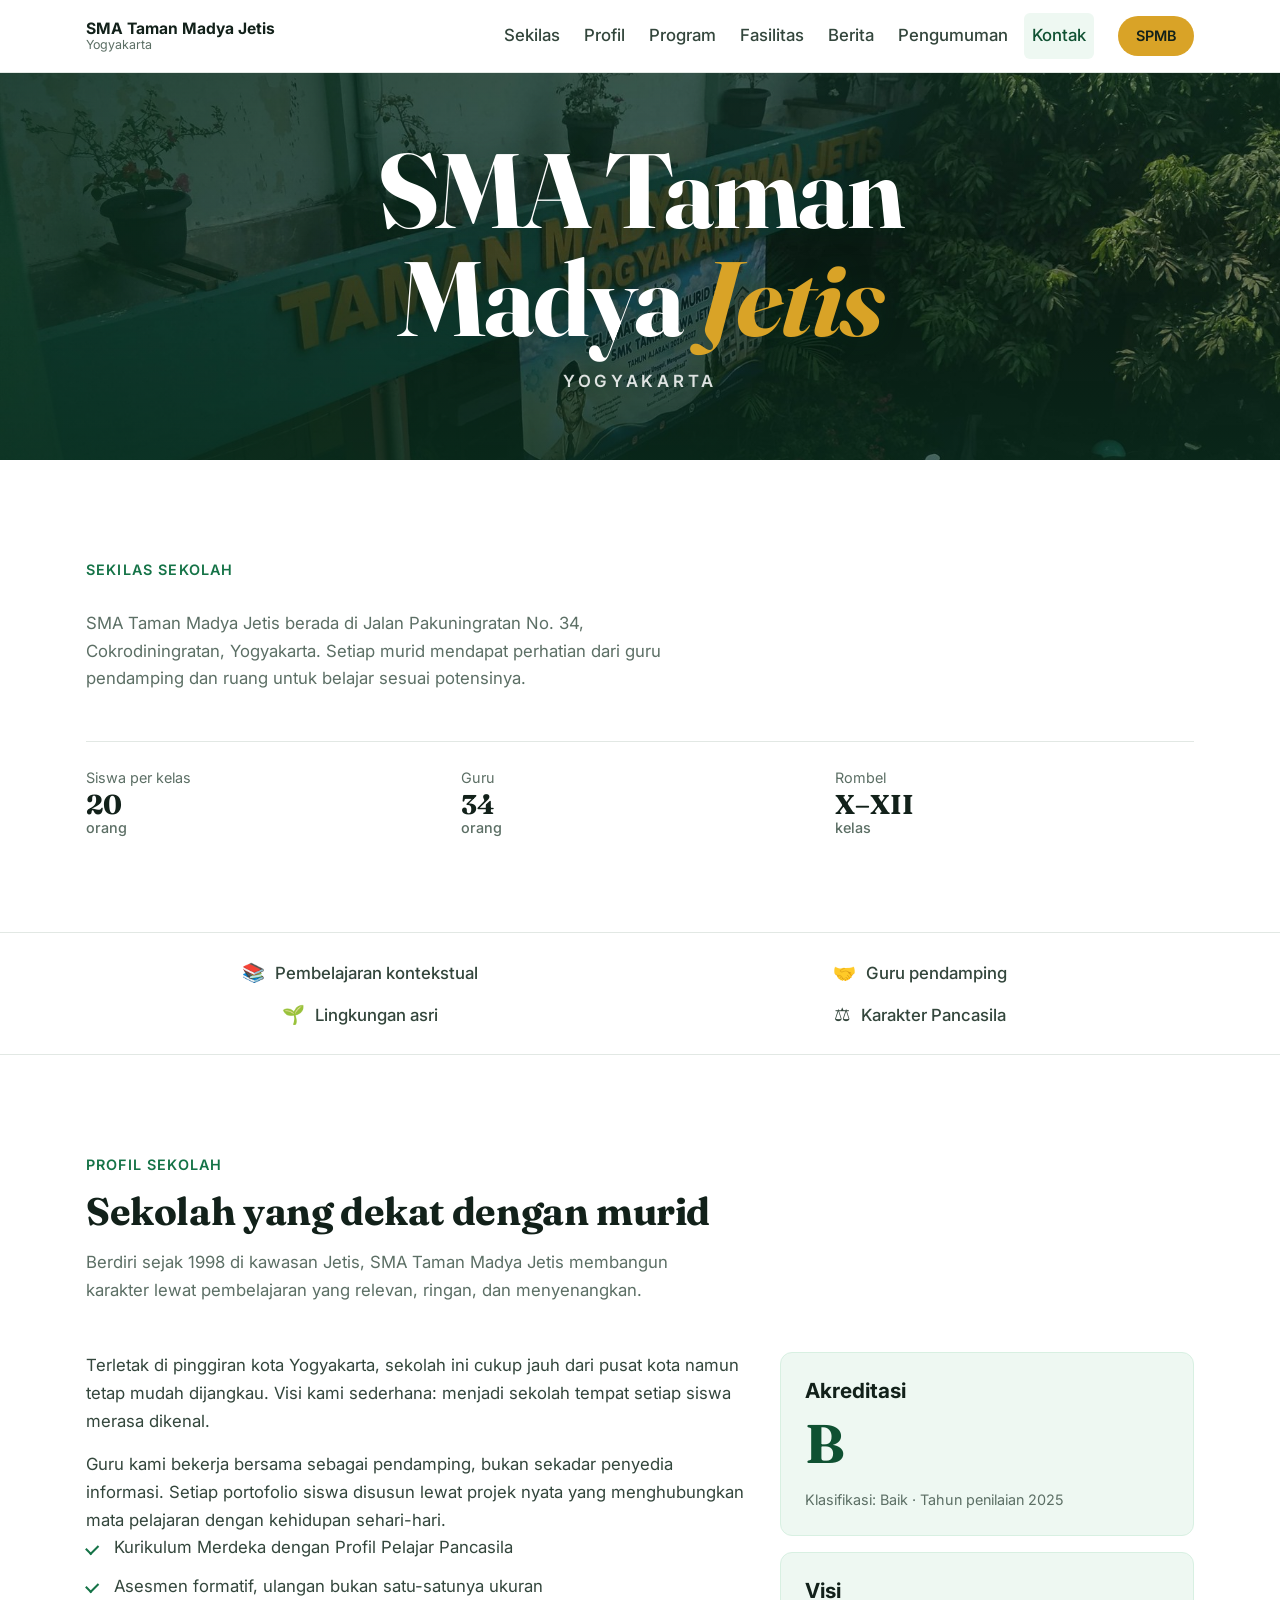
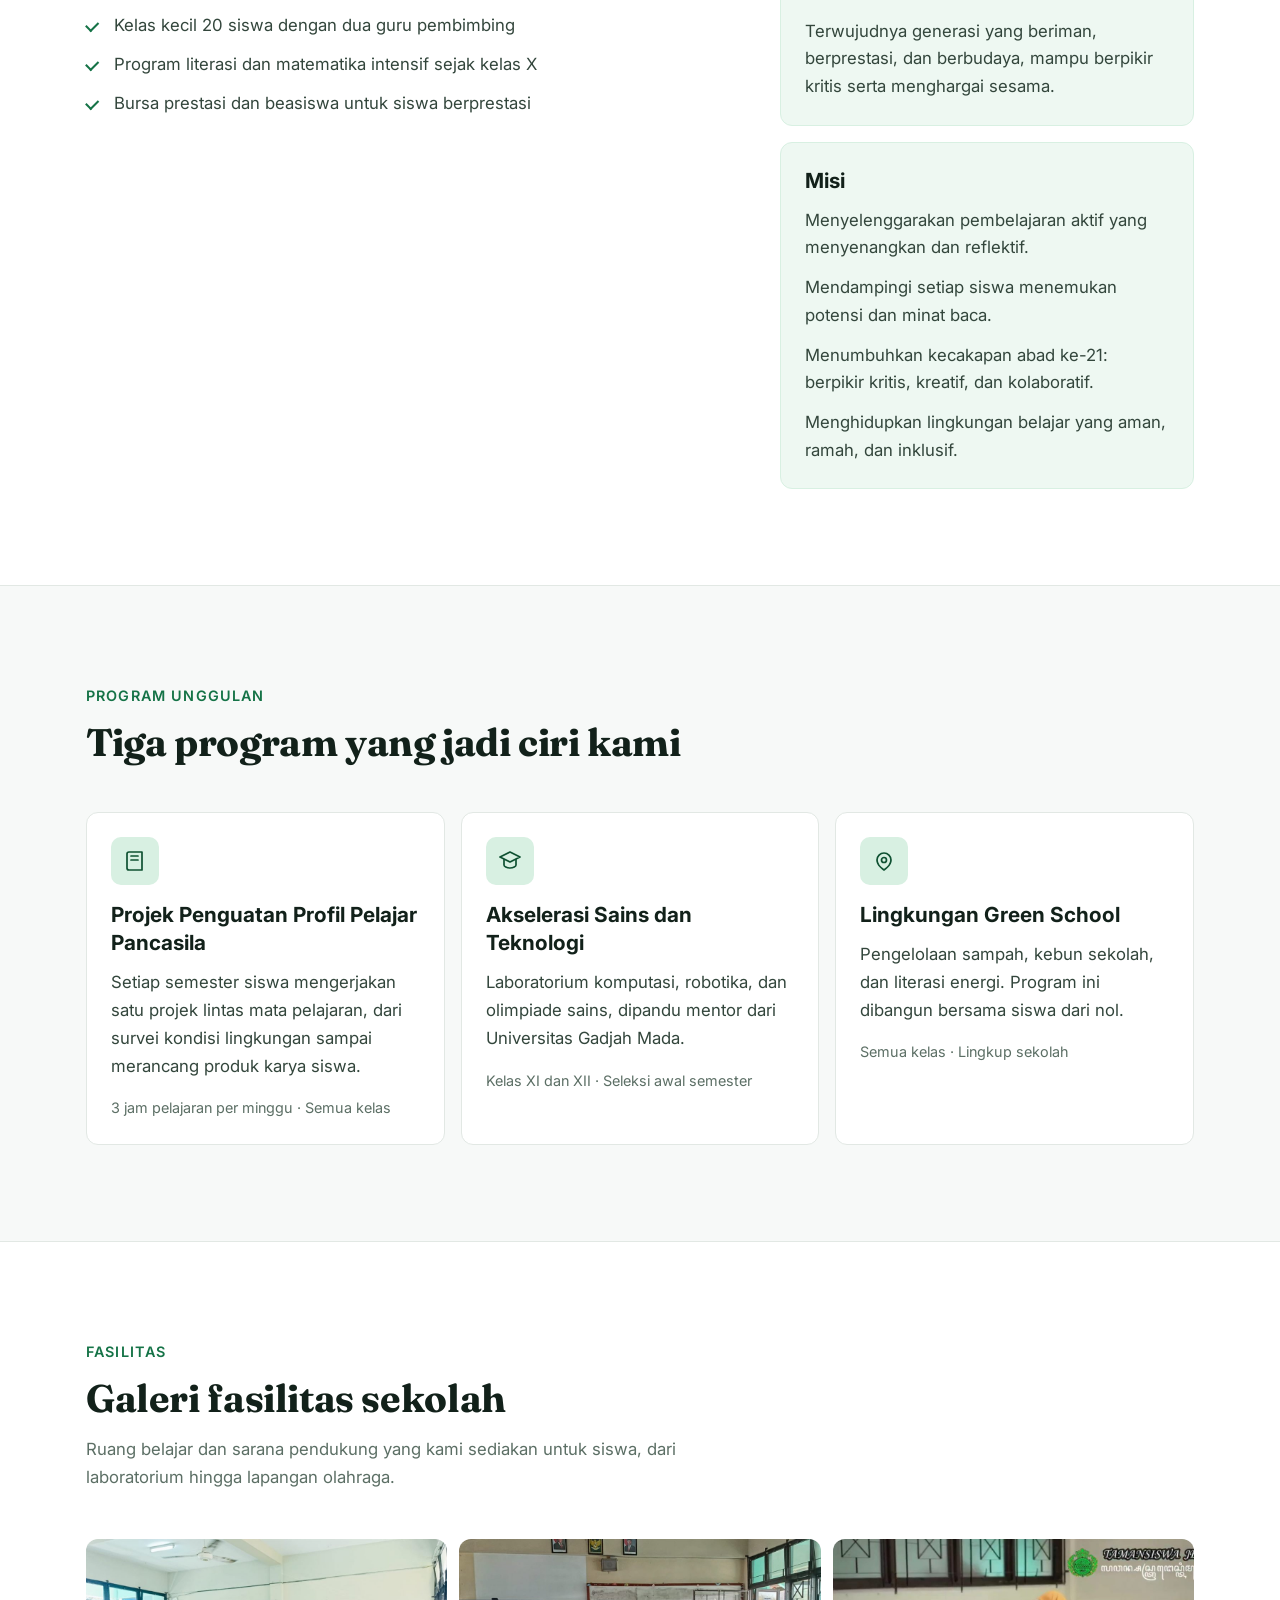
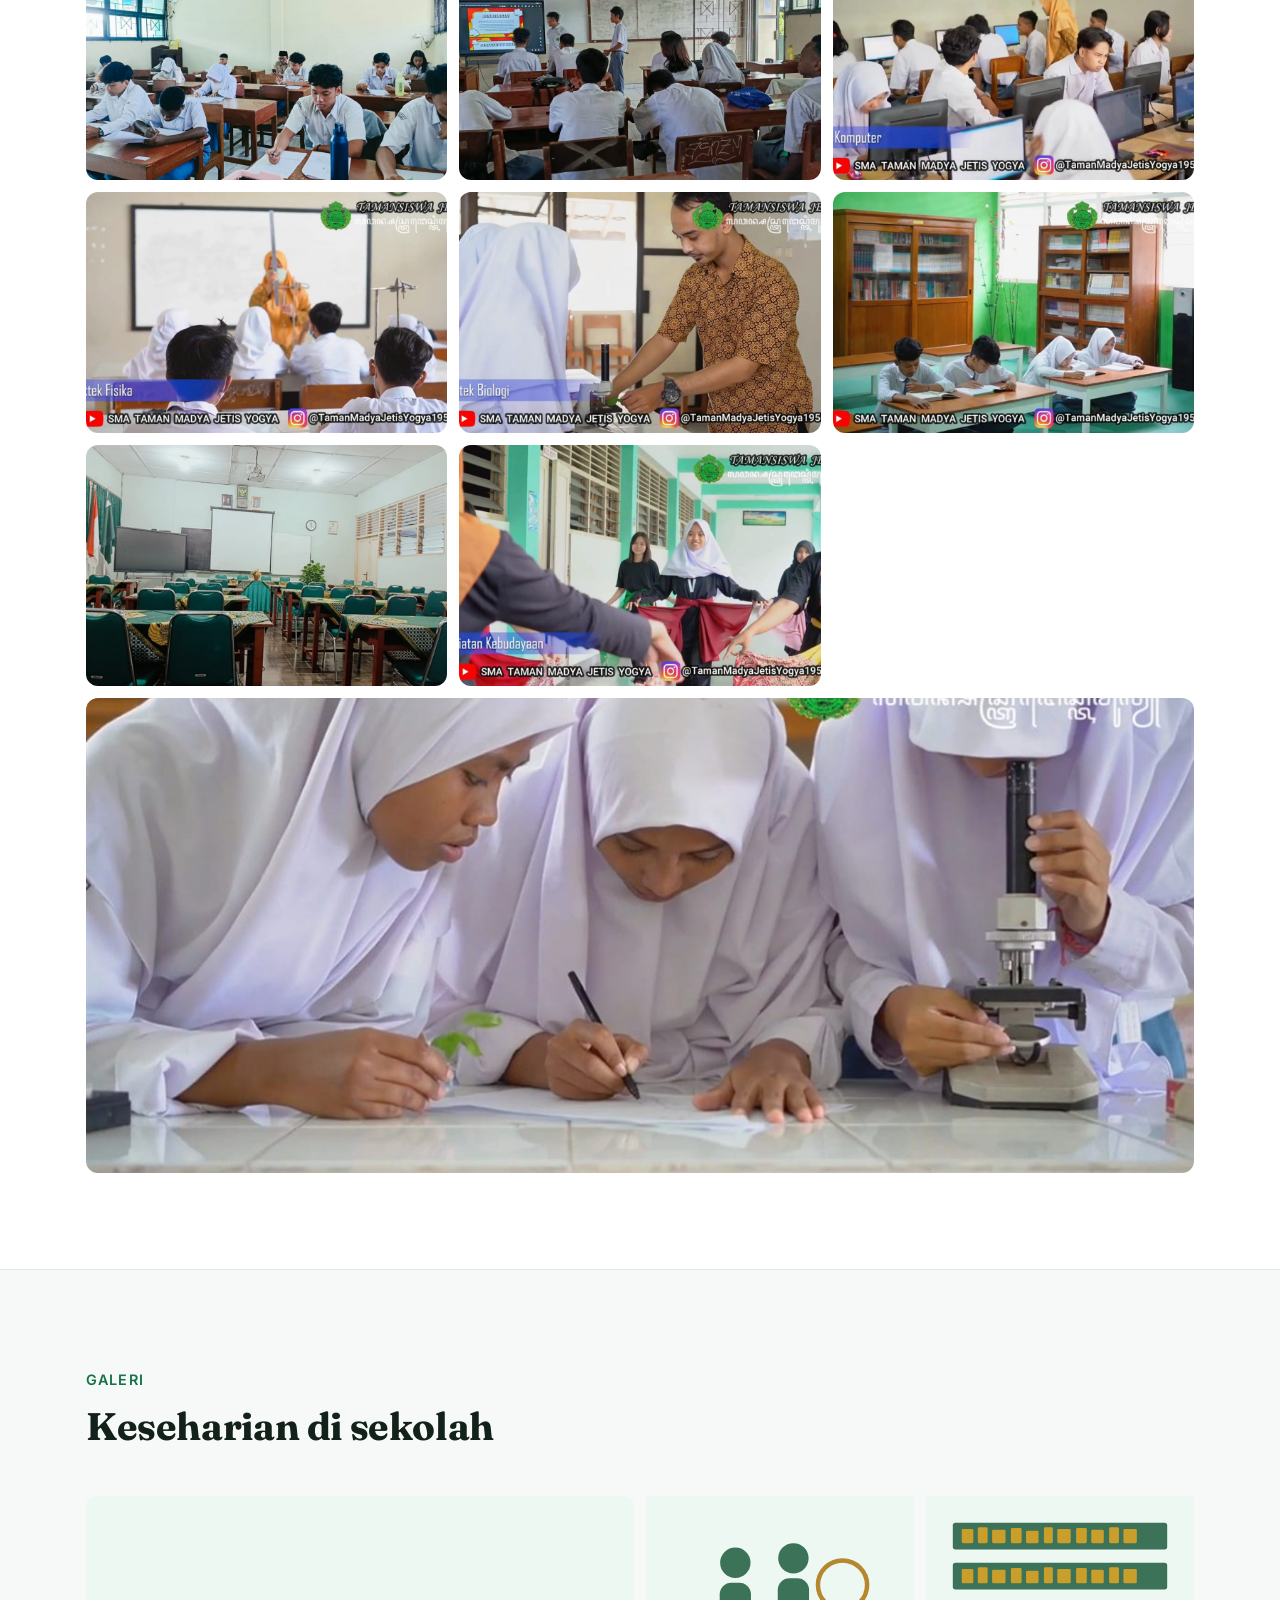
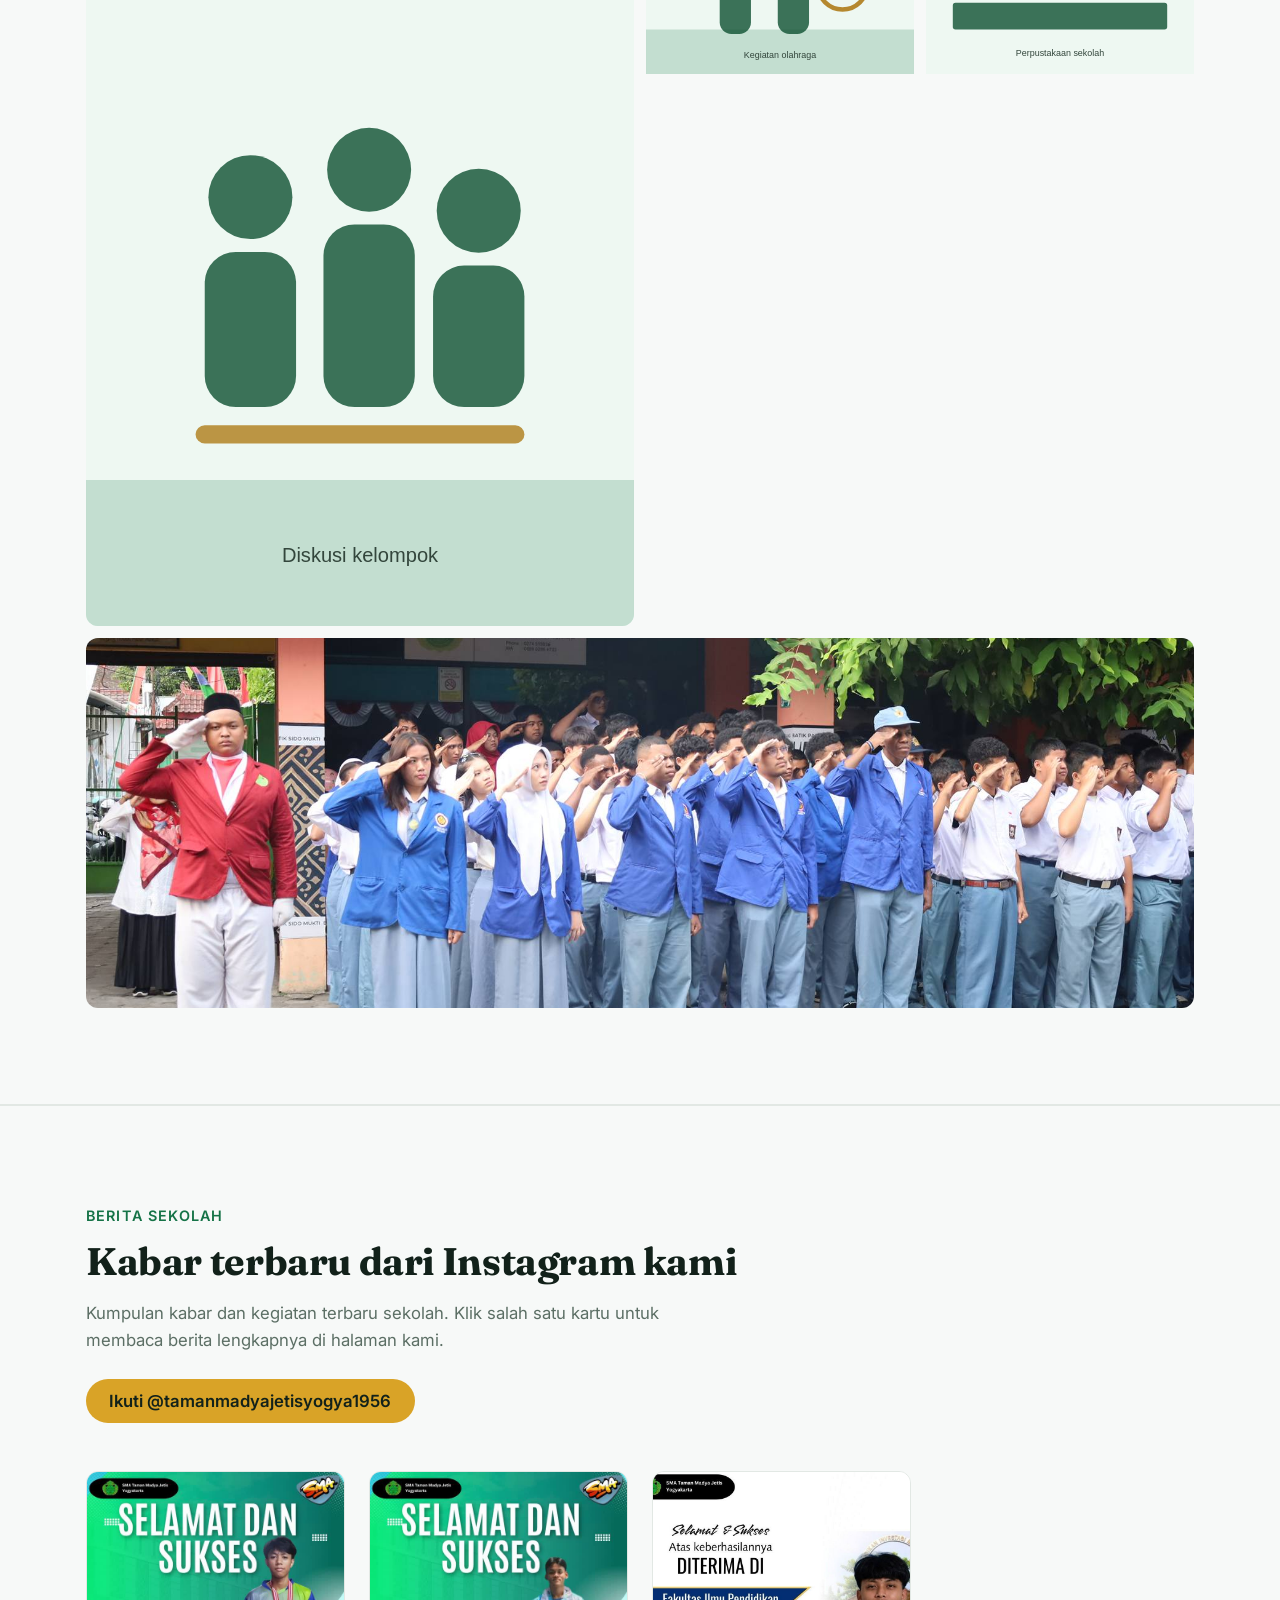
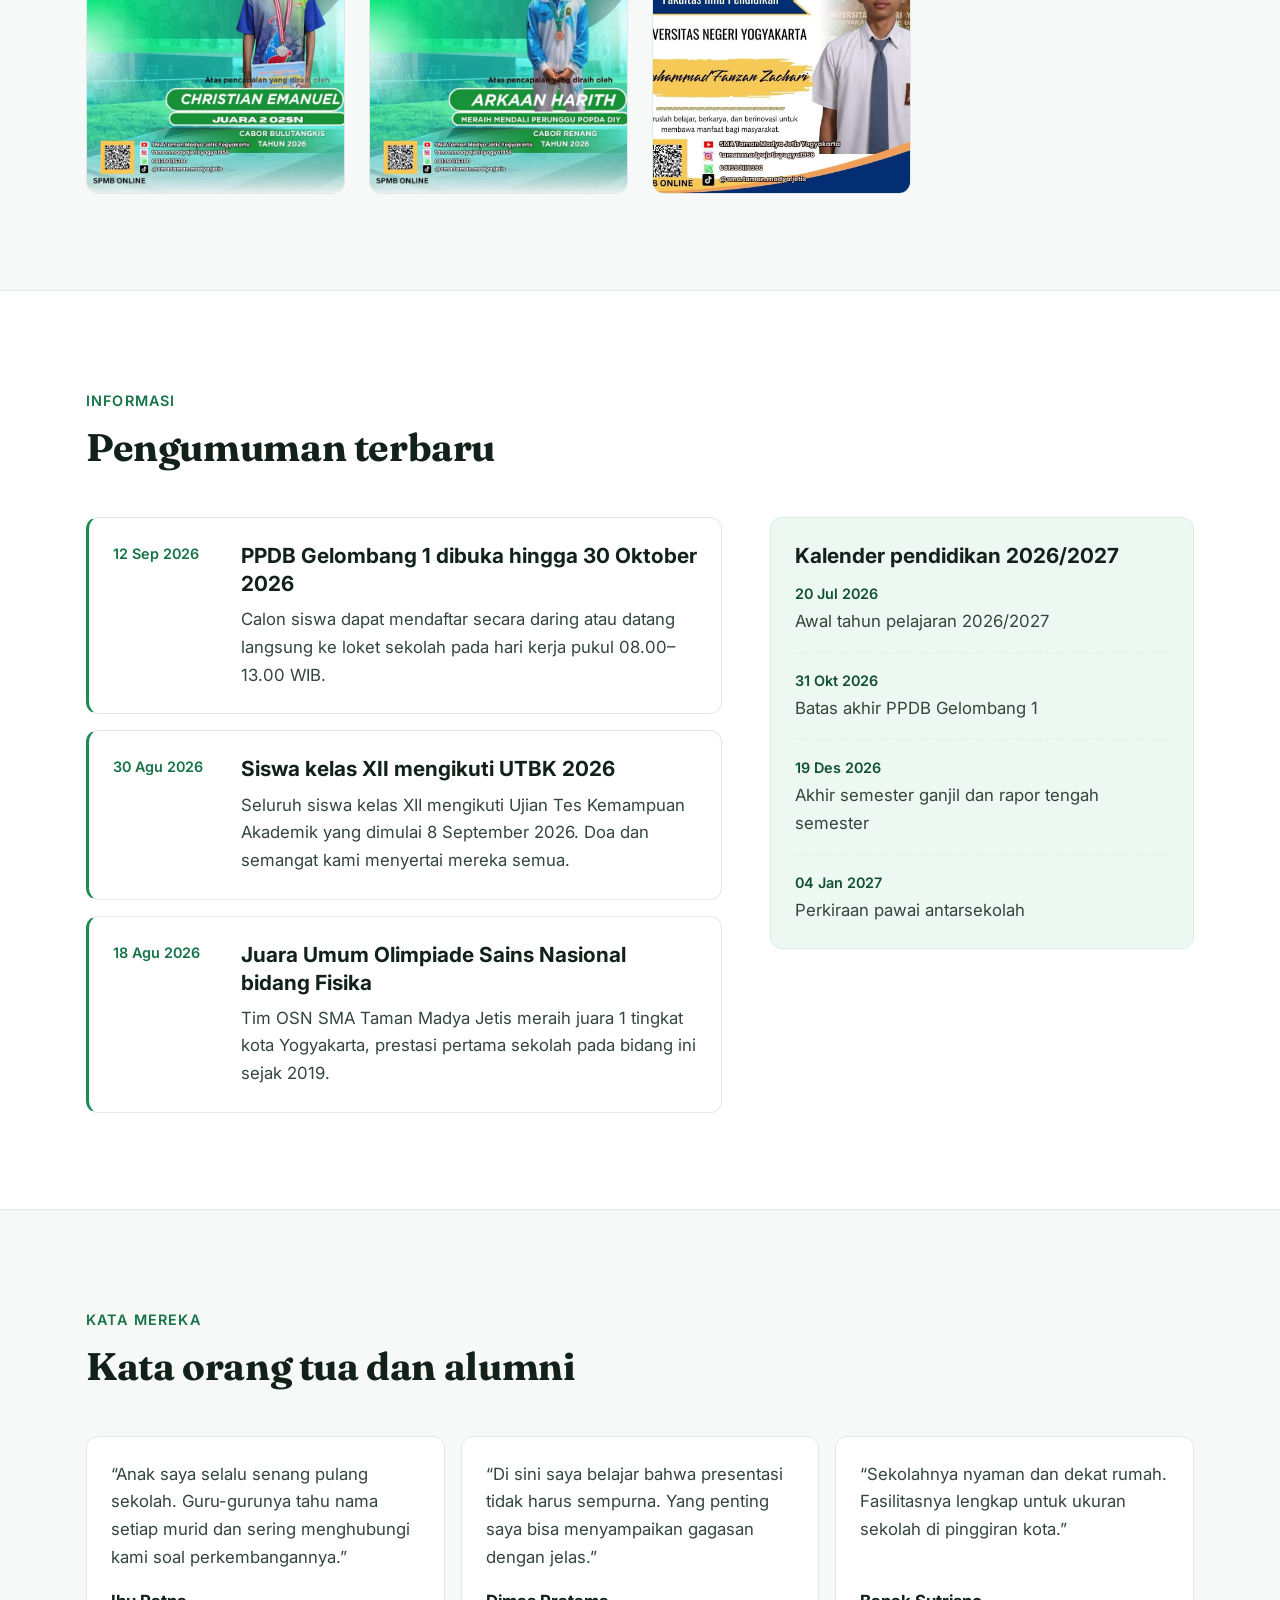
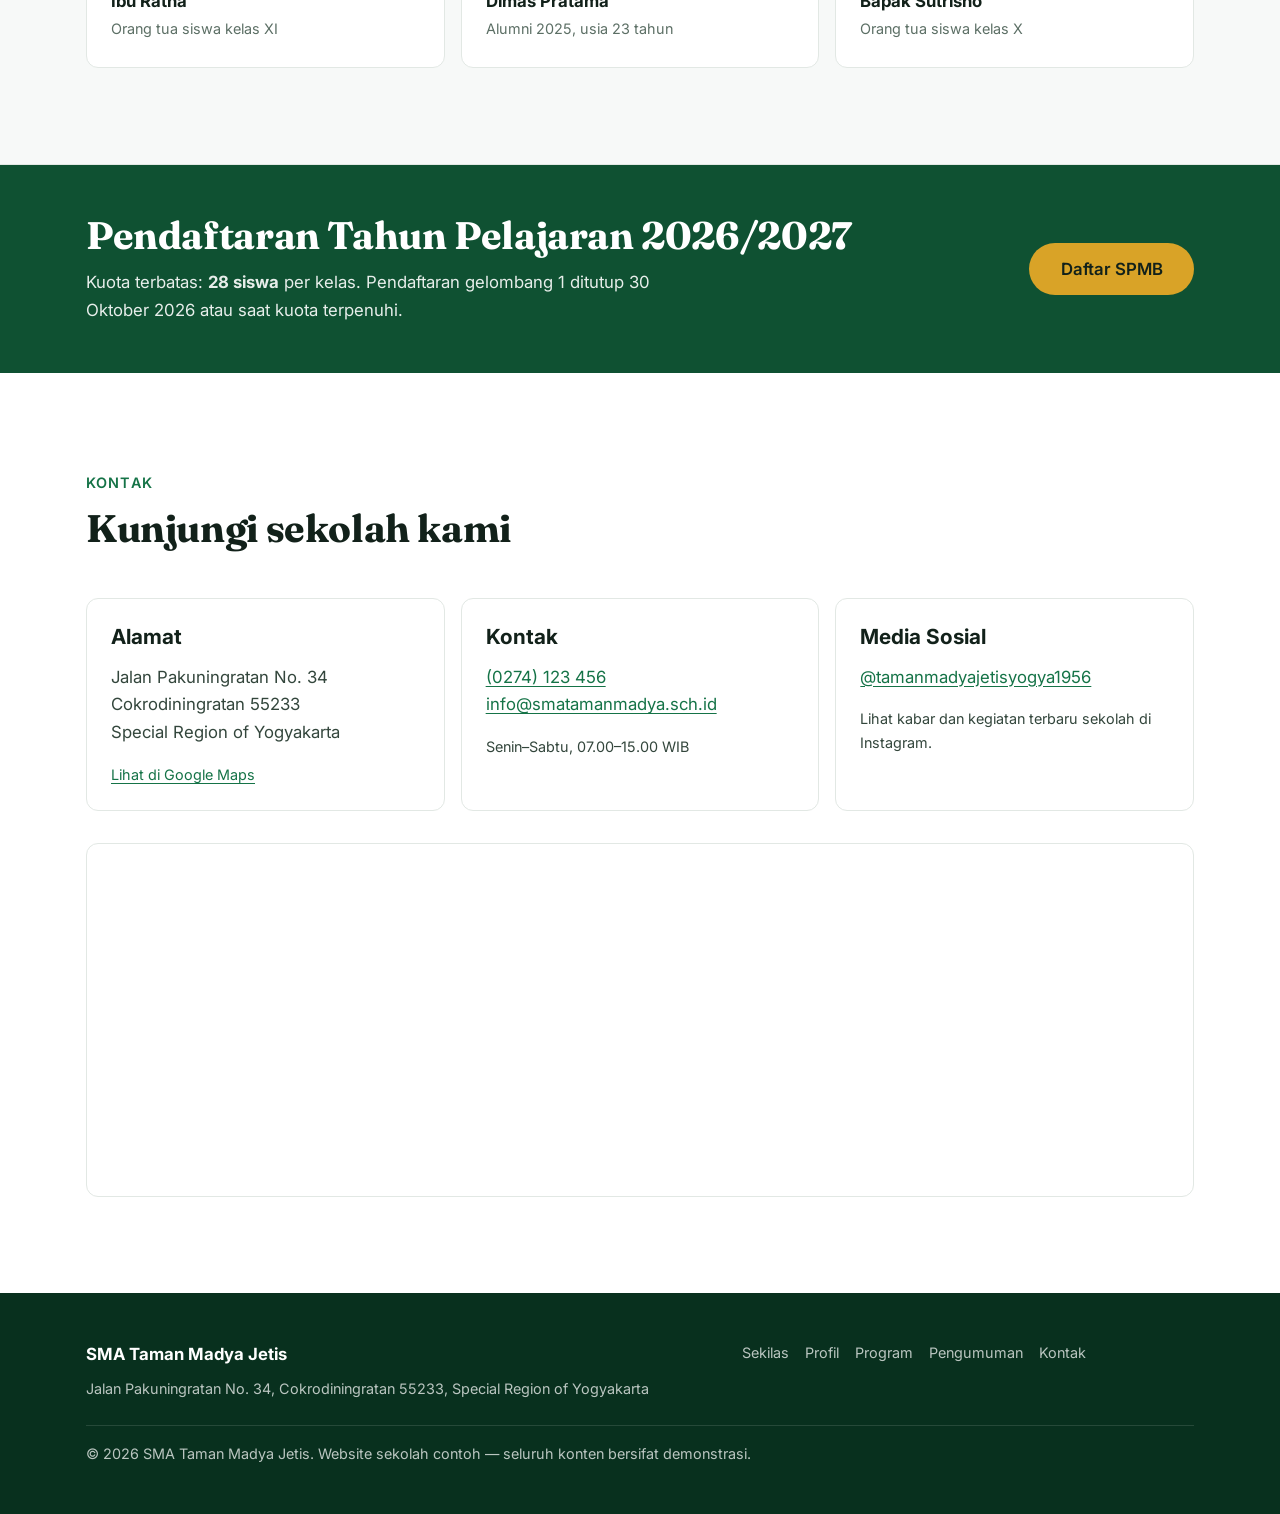
==== index.html @ d48952f2 "feat: ganti section Fasilitas jadi galeri foto" ====
<!DOCTYPE html>
<html lang="id">
<head>
<meta charset="UTF-8">
<meta name="viewport" content="width=device-width, initial-scale=1">
<title>SMA Taman Madya Jetis — Yogyakarta</title>
<meta name="description" content="SMA Taman Madya Jetis Yogyakarta. Sekolah SMA dengan Kurikulum Merdeka, kelas kecil, dan lingkungan belajar yang hangat. Pendaftaran tahun pelajaran 2026/2027 dibuka.">
<meta name="theme-color" content="#0f5132">
<meta property="og:title" content="SMA Taman Madya Jetis — Yogyakarta">
<meta property="og:description" content="Sekolah SMA di Jetis, Yogyakarta dengan kelas kecil dan pembelajaran Kurikulum Merdeka.">
<meta property="og:type" content="website">
<link rel="preconnect" href="https://fonts.googleapis.com">
<link rel="preconnect" href="https://fonts.gstatic.com" crossorigin>
<link href="https://fonts.googleapis.com/css2?family=Fraunces:opsz,wght@9..144,600;9..144,700&family=Inter:wght@400;500;600;700&display=swap" rel="stylesheet">
<link rel="icon" href="data:image/svg+xml,<svg xmlns='http://www.w3.org/2000/svg' viewBox='0 0 100 100'><text y='.9em' font-size='90'>&#127979;</text></svg>">
<link rel="stylesheet" href="css/styles.css">
<script>document.documentElement.classList.add('js');</script>
</head>
<body>
<a class="skip-link" href="#main">Lompat ke konten utama</a>

<header class="site-header" id="site-header">
  <div class="container header-inner">
    <a class="brand" href="#top" aria-label="SMA Taman Madya Jetis, beranda">
      <span class="brand-text">
        <strong>SMA Taman Madya Jetis</strong>
        <small>Yogyakarta</small>
      </span>
    </a>

    <button class="nav-toggle" id="nav-toggle" aria-expanded="false" aria-controls="site-nav" aria-label="Buka menu navigasi">
      <span class="nav-toggle-bar" aria-hidden="true"></span>
      <span class="nav-toggle-bar" aria-hidden="true"></span>
      <span class="nav-toggle-bar" aria-hidden="true"></span>
    </button>

    <nav class="site-nav" id="site-nav" aria-label="Navigasi utama">
      <ul>
        <li><a href="#sekilas">Sekilas</a></li>
        <li><a href="#profil">Profil</a></li>
        <li><a href="#program">Program</a></li>
        <li><a href="#fasilitas">Fasilitas</a></li>
        <li><a href="#berita">Berita</a></li>
        <li><a href="#pengumuman">Pengumuman</a></li>
        <li><a href="#kontak">Kontak</a></li>
      </ul>
      <a class="btn btn-accent btn-sm" href="#daftar">SPMB</a>
    </nav>
  </div>
</header>

<main id="main">
  <span id="top" aria-hidden="true"></span>

  <!-- HERO -->
  <section class="hero">
    <div class="container">
      <h1 class="hero-name">SMA Taman<br>Madya <em>Jetis</em></h1>
      <p class="hero-place">Yogyakarta</p>
    </div>
  </section>

  <!-- SEKILAS -->
  <section class="section" id="sekilas">
    <div class="container">
      <header class="section-head">
        <p class="eyebrow">Sekilas sekolah</p>
        <p class="section-lead">
          SMA Taman Madya Jetis berada di Jalan Pakuningratan No. 34,
          Cokrodiningratan, Yogyakarta. Setiap murid mendapat perhatian dari guru
          pendamping dan ruang untuk belajar sesuai potensinya.
        </p>
      </header>

      <dl class="stat-row">
        <div class="stat">
          <dt>Siswa per kelas</dt>
          <dd>20<span>orang</span></dd>
        </div>
        <div class="stat">
          <dt>Guru</dt>
          <dd>34<span>orang</span></dd>
        </div>
        <div class="stat">
          <dt>Rombel</dt>
          <dd>X&ndash;XII<span>kelas</span></dd>
        </div>
      </dl>
    </div>
  </section>

  <!-- NILAI -->
  <section class="values" aria-label="Nilai-nilai sekolah">
    <div class="container">
      <ul class="values-grid">
        <li><span aria-hidden="true">&#128218;</span> Pembelajaran kontekstual</li>
        <li><span aria-hidden="true">&#129309;</span> Guru pendamping</li>
        <li><span aria-hidden="true">&#127793;</span> Lingkungan asri</li>
        <li><span aria-hidden="true">&#9878;</span> Karakter Pancasila</li>
      </ul>
    </div>
  </section>

  <!-- PROFIL -->
  <section class="section" id="profil">
    <div class="container">
      <header class="section-head">
        <p class="eyebrow">Profil Sekolah</p>
        <h2>Sekolah yang dekat dengan murid</h2>
        <p class="section-lead">
          Berdiri sejak 1998 di kawasan Jetis, SMA Taman Madya Jetis membangun
          karakter lewat pembelajaran yang relevan, ringan, dan menyenangkan.
        </p>
      </header>

      <div class="split">
        <div class="split-main reveal">
          <p>
            Terletak di pinggiran kota Yogyakarta, sekolah ini cukup jauh dari
            pusat kota namun tetap mudah dijangkau. Visi kami sederhana:
            menjadi sekolah tempat setiap siswa merasa dikenal.
          </p>
          <p>
            Guru kami bekerja bersama sebagai pendamping, bukan sekadar
            penyedia informasi. Setiap portofolio siswa disusun lewat projek nyata
            yang menghubungkan mata pelajaran dengan kehidupan sehari-hari.
          </p>

          <ul class="check-list">
            <li>Kurikulum Merdeka dengan Profil Pelajar Pancasila</li>
            <li>Asesmen formatif, ulangan bukan satu-satunya ukuran</li>
            <li>Kelas kecil 20 siswa dengan dua guru pembimbing</li>
            <li>Program literasi dan matematika intensif sejak kelas X</li>
            <li>Bursa prestasi dan beasiswa untuk siswa berprestasi</li>
          </ul>
        </div>

        <aside class="split-aside reveal" aria-label="Visi dan misi">
          <div class="card card-panel">
            <h3>Akreditasi</h3>
            <p class="akreditasi">B</p>
            <p class="card-meta">Klasifikasi: Baik &middot; Tahun penilaian 2025</p>
          </div>
          <div class="card card-panel">
            <h3>Visi</h3>
            <p>Terwujudnya generasi yang beriman, berprestasi, dan berbudaya,
               mampu berpikir kritis serta menghargai sesama.</p>
          </div>
          <div class="card card-panel">
            <h3>Misi</h3>
            <ol class="misi-list">
              <li>Menyelenggarakan pembelajaran aktif yang menyenangkan dan reflektif.</li>
              <li>Mendampingi setiap siswa menemukan potensi dan minat baca.</li>
              <li>Menumbuhkan kecakapan abad ke-21: berpikir kritis, kreatif, dan kolaboratif.</li>
              <li>Menghidupkan lingkungan belajar yang aman, ramah, dan inklusif.</li>
            </ol>
          </div>
        </aside>
      </div>
    </div>
  </section>

  <!-- PROGRAM -->
  <section class="section section-alt" id="program">
    <div class="container">
      <header class="section-head">
        <p class="eyebrow">Program Unggulan</p>
        <h2>Tiga program yang jadi ciri kami</h2>
      </header>

      <div class="grid-3">
        <article class="card card-feature reveal">
          <span class="card-icon" aria-hidden="true">
            <svg viewBox="0 0 24 24" width="24" height="24" fill="none" stroke="currentColor" stroke-width="1.7" stroke-linecap="round" stroke-linejoin="round"><path d="M4 19.5V5a2 2 0 0 1 2-2h13v18H6a2 2 0 0 1-2-2z"/><path d="M8 7h7M8 11h7"/></svg>
          </span>
          <h3>Projek Penguatan Profil Pelajar Pancasila</h3>
          <p>
            Setiap semester siswa mengerjakan satu projek lintas mata pelajaran,
            dari survei kondisi lingkungan sampai merancang produk karya siswa.
          </p>
          <p class="card-meta">3 jam pelajaran per minggu &middot; Semua kelas</p>
        </article>

        <article class="card card-feature reveal">
          <span class="card-icon" aria-hidden="true">
            <svg viewBox="0 0 24 24" width="24" height="24" fill="none" stroke="currentColor" stroke-width="1.7" stroke-linecap="round" stroke-linejoin="round"><path d="M12 3 2 8l10 5 10-5-10-5z"/><path d="M6 10.5V16c0 1.5 2.7 3 6 3s6-1.5 6-3v-5.5"/></svg>
          </span>
          <h3>Akselerasi Sains dan Teknologi</h3>
          <p>
            Laboratorium komputasi, robotika, dan olimpiade sains, dipandu
            mentor dari Universitas Gadjah Mada.
          </p>
          <p class="card-meta">Kelas XI dan XII &middot; Seleksi awal semester</p>
        </article>

        <article class="card card-feature reveal">
          <span class="card-icon" aria-hidden="true">
            <svg viewBox="0 0 24 24" width="24" height="24" fill="none" stroke="currentColor" stroke-width="1.7" stroke-linecap="round" stroke-linejoin="round"><path d="M12 21s-7-4.6-7-10a7 7 0 0 1 14 0c0 5.4-7 10-7 10z"/><circle cx="12" cy="11" r="2.5"/></svg>
          </span>
          <h3>Lingkungan Green School</h3>
          <p>
            Pengelolaan sampah, kebun sekolah, dan literasi energi. Program
            ini dibangun bersama siswa dari nol.
          </p>
          <p class="card-meta">Semua kelas &middot; Lingkup sekolah</p>
        </article>
      </div>
    </div>
  </section>

  <!-- FASILITAS -->
  <section class="section" id="fasilitas">
    <div class="container">
      <header class="section-head">
        <p class="eyebrow">Fasilitas</p>
        <h2>Galeri fasilitas sekolah</h2>
        <p class="section-lead">
          Ruang belajar dan sarana pendukung yang kami sediakan untuk siswa,
          dari laboratorium hingga lapangan olahraga.
        </p>
      </header>

      <ul class="facility-gallery">
        <li class="facility-item reveal">
          <img src="img/fasilitas/ruang-kelas.jpg"
               width="1200" height="676"
               alt="Ruang kelas SMA Taman Madya Jetis dengan penataan tempat belajar siswa." loading="lazy" decoding="async">
        </li>
        <li class="facility-item reveal">
          <img src="img/fasilitas/ruang-kelas-2.jpg"
               width="1200" height="676"
               alt="Sudut lain ruang kelas dengan layar proyektor dan meja siswa." loading="lazy" decoding="async">
        </li>
        <li class="facility-item reveal">
          <img src="img/fasilitas/lab-komputer.jpg"
               width="1200" height="676"
               alt="Laboratorium komputer dan robotika dengan workstation untuk setiap siswa." loading="lazy" decoding="async">
        </li>
        <li class="facility-item reveal">
          <img src="img/fasilitas/praktik-fisika.jpg"
               width="1200" height="686"
               alt="Kegiatan praktikum fisika menggunakan alat praktik di laboratorium sekolah." loading="lazy" decoding="async">
        </li>
        <li class="facility-item reveal">
          <img src="img/fasilitas/praktik-biologi.jpg"
               width="1200" height="681"
               alt="Kegiatan praktikum biologi dengan alat praktik dan mikroskop di laboratorium." loading="lazy" decoding="async">
        </li>
        <li class="facility-item reveal">
          <img src="img/fasilitas/perpus.jpg"
               width="1200" height="676"
               alt="Perpustakaan sekolah dengan rak buku dan ruang baca siswa." loading="lazy" decoding="async">
        </li>
        <li class="facility-item reveal">
          <img src="img/fasilitas/aula.jpg"
               width="1200" height="676"
               alt="Ruang aula sekolah untuk kegiatan besar dan acara sekolah." loading="lazy" decoding="async">
        </li>
        <li class="facility-item reveal">
          <img src="img/fasilitas/kegiatan.jpg"
               width="1200" height="678"
               alt="Suasana kegiatan belajar bersama siswa di sekolah." loading="lazy" decoding="async">
        </li>
        <li class="facility-item facility-item-wide reveal">
          <img src="img/fasilitas/kegiatan-praktek.jpg"
               width="1200" height="682"
               alt="Siswa mengikuti kegiatan praktik langsung di lingkungan sekolah." loading="lazy" decoding="async">
        </li>
      </ul>
    </div>
  </section>

  <!-- GALERI -->
  <section class="section section-alt" aria-labelledby="galeri-judul">
    <div class="container">
      <header class="section-head">
        <p class="eyebrow">Galeri</p>
        <h2 id="galeri-judul">Keseharian di sekolah</h2>
      </header>

      <ul class="gallery">
        <li class="gallery-item gallery-tall reveal">
          <img src="data:image/svg+xml,%3Csvg%20xmlns%3D'http%3A%2F%2Fwww.w3.org%2F2000%2Fsvg'%20viewBox%3D'0%200%20600%20800'%20width%3D'600'%20height%3D'800'%20role%3D'img'%20aria-label%3D'Placeholder%20gambar%20diskusi%20kelompok%20siswa'%3E%3Crect%20width%3D'600'%20height%3D'800'%20fill%3D'%23eef8f2'%2F%3E%3Crect%20y%3D'640'%20width%3D'600'%20height%3D'160'%20fill%3D'%23157347'%20opacity%3D'0.2'%2F%3E%3Cg%20fill%3D'%230f5132'%20opacity%3D'0.8'%3E%3Ccircle%20cx%3D'180'%20cy%3D'330'%20r%3D'46'%2F%3E%3Crect%20x%3D'130'%20y%3D'390'%20width%3D'100'%20height%3D'170'%20rx%3D'34'%2F%3E%3Ccircle%20cx%3D'310'%20cy%3D'300'%20r%3D'46'%2F%3E%3Crect%20x%3D'260'%20y%3D'360'%20width%3D'100'%20height%3D'200'%20rx%3D'34'%2F%3E%3Ccircle%20cx%3D'430'%20cy%3D'345'%20r%3D'46'%2F%3E%3Crect%20x%3D'380'%20y%3D'405'%20width%3D'100'%20height%3D'155'%20rx%3D'34'%2F%3E%3C%2Fg%3E%3Crect%20x%3D'120'%20y%3D'580'%20width%3D'360'%20height%3D'20'%20rx%3D'10'%20fill%3D'%23b07d1a'%20opacity%3D'0.8'%2F%3E%3Ctext%20x%3D'300'%20y%3D'730'%20text-anchor%3D'middle'%20font-family%3D'sans-serif'%20font-size%3D'22'%20fill%3D'%2333463c'%3EDiskusi%20kelompok%3C%2Ftext%3E%3C%2Fsvg%3E"
               width="600" height="800"
               alt="Siswa berdiskusi kelompok di halaman sekolah." loading="lazy" decoding="async">
        </li>
        <li class="reveal">
          <img src="data:image/svg+xml,%3Csvg%20xmlns%3D'http%3A%2F%2Fwww.w3.org%2F2000%2Fsvg'%20viewBox%3D'0%200%20600%20400'%20width%3D'600'%20height%3D'400'%20role%3D'img'%20aria-label%3D'Placeholder%20gambar%20kegiatan%20olahraga'%3E%3Crect%20width%3D'600'%20height%3D'400'%20fill%3D'%23eef8f2'%2F%3E%3Crect%20y%3D'300'%20width%3D'600'%20height%3D'100'%20fill%3D'%23157347'%20opacity%3D'0.2'%2F%3E%3Cg%20fill%3D'%230f5132'%20opacity%3D'0.8'%3E%3Ccircle%20cx%3D'200'%20cy%3D'150'%20r%3D'34'%2F%3E%3Crect%20x%3D'165'%20y%3D'195'%20width%3D'70'%20height%3D'115'%20rx%3D'26'%2F%3E%3Ccircle%20cx%3D'330'%20cy%3D'140'%20r%3D'34'%2F%3E%3Crect%20x%3D'295'%20y%3D'185'%20width%3D'70'%20height%3D'125'%20rx%3D'26'%2F%3E%3C%2Fg%3E%3Ccircle%20cx%3D'440'%20cy%3D'200'%20r%3D'55'%20fill%3D'none'%20stroke%3D'%23b07d1a'%20stroke-width%3D'10'%20opacity%3D'0.9'%2F%3E%3Ctext%20x%3D'300'%20y%3D'365'%20text-anchor%3D'middle'%20font-family%3D'sans-serif'%20font-size%3D'20'%20fill%3D'%2333463c'%3EKegiatan%20olahraga%3C%2Ftext%3E%3C%2Fsvg%3E"
               width="600" height="400"
               alt="Kegiatan olahraga antar siswa di lapangan sekolah." loading="lazy" decoding="async">
        </li>
        <li class="reveal">
          <img src="data:image/svg+xml,%3Csvg%20xmlns%3D'http%3A%2F%2Fwww.w3.org%2F2000%2Fsvg'%20viewBox%3D'0%200%20600%20400'%20width%3D'600'%20height%3D'400'%20role%3D'img'%20aria-label%3D'Placeholder%20gambar%20perpustakaan%20sekolah'%3E%3Crect%20width%3D'600'%20height%3D'400'%20fill%3D'%23eef8f2'%2F%3E%3Cg%20fill%3D'%230f5132'%20opacity%3D'0.8'%3E%3Crect%20x%3D'60'%20y%3D'60'%20width%3D'480'%20height%3D'60'%20rx%3D'6'%2F%3E%3Crect%20x%3D'60'%20y%3D'150'%20width%3D'480'%20height%3D'60'%20rx%3D'6'%2F%3E%3Crect%20x%3D'60'%20y%3D'240'%20width%3D'480'%20height%3D'60'%20rx%3D'6'%2F%3E%3C%2Fg%3E%3Cg%20fill%3D'%23d9a327'%20opacity%3D'0.9'%3E%3Crect%20x%3D'80'%20y%3D'74'%20width%3D'26'%20height%3D'32'%20rx%3D'3'%2F%3E%3Crect%20x%3D'116'%20y%3D'70'%20width%3D'22'%20height%3D'36'%20rx%3D'3'%2F%3E%3Crect%20x%3D'148'%20y%3D'76'%20width%3D'30'%20height%3D'30'%20rx%3D'3'%2F%3E%3Crect%20x%3D'190'%20y%3D'72'%20width%3D'24'%20height%3D'34'%20rx%3D'3'%2F%3E%3Crect%20x%3D'224'%20y%3D'78'%20width%3D'28'%20height%3D'28'%20rx%3D'3'%2F%3E%3Crect%20x%3D'264'%20y%3D'70'%20width%3D'20'%20height%3D'36'%20rx%3D'3'%2F%3E%3Crect%20x%3D'294'%20y%3D'74'%20width%3D'30'%20height%3D'32'%20rx%3D'3'%2F%3E%3Crect%20x%3D'336'%20y%3D'72'%20width%3D'24'%20height%3D'34'%20rx%3D'3'%2F%3E%3Crect%20x%3D'370'%20y%3D'76'%20width%3D'28'%20height%3D'30'%20rx%3D'3'%2F%3E%3Crect%20x%3D'410'%20y%3D'70'%20width%3D'22'%20height%3D'36'%20rx%3D'3'%2F%3E%3Crect%20x%3D'442'%20y%3D'74'%20width%3D'30'%20height%3D'32'%20rx%3D'3'%2F%3E%3Crect%20x%3D'80'%20y%3D'164'%20width%3D'26'%20height%3D'32'%20rx%3D'3'%2F%3E%3Crect%20x%3D'116'%20y%3D'160'%20width%3D'22'%20height%3D'36'%20rx%3D'3'%2F%3E%3Crect%20x%3D'148'%20y%3D'166'%20width%3D'30'%20height%3D'30'%20rx%3D'3'%2F%3E%3Crect%20x%3D'190'%20y%3D'162'%20width%3D'24'%20height%3D'34'%20rx%3D'3'%2F%3E%3Crect%20x%3D'224'%20y%3D'168'%20width%3D'28'%20height%3D'28'%20rx%3D'3'%2F%3E%3Crect%20x%3D'264'%20y%3D'160'%20width%3D'20'%20height%3D'36'%20rx%3D'3'%2F%3E%3Crect%20x%3D'294'%20y%3D'164'%20width%3D'30'%20height%3D'32'%20rx%3D'3'%2F%3E%3Crect%20x%3D'336'%20y%3D'162'%20width%3D'24'%20height%3D'34'%20rx%3D'3'%2F%3E%3Crect%20x%3D'370'%20y%3D'166'%20width%3D'28'%20height%3D'30'%20rx%3D'3'%2F%3E%3Crect%20x%3D'410'%20y%3D'160'%20width%3D'22'%20height%3D'36'%20rx%3D'3'%2F%3E%3Crect%20x%3D'442'%20y%3D'164'%20width%3D'30'%20height%3D'32'%20rx%3D'3'%2F%3E%3C%2Fg%3E%3Ctext%20x%3D'300'%20y%3D'360'%20text-anchor%3D'middle'%20font-family%3D'sans-serif'%20font-size%3D'20'%20fill%3D'%2333463c'%3EPerpustakaan%20sekolah%3C%2Ftext%3E%3C%2Fsvg%3E"
               width="600" height="400"
               alt="Suasana perpustakaan saat jam tambahan belajar." loading="lazy" decoding="async">
        </li>
        <li class="gallery-item gallery-wide reveal">
          <img src="img/upacara.jpg"
               width="1200" height="400"
               alt="Upacara resmi sekolah dengan siswa berbaris rapi." loading="lazy" decoding="async">
        </li>
      </ul>
    </div>
  </section>

  <!-- BERITA -->
  <section class="section section-alt" id="berita">
    <div class="container">
      <header class="section-head">
        <p class="eyebrow">Berita Sekolah</p>
        <h2>Kabar terbaru dari Instagram kami</h2>
        <p class="section-lead">
          Kumpulan kabar dan kegiatan terbaru sekolah. Klik salah satu kartu untuk
          membaca berita lengkapnya di halaman kami.
        </p>
        <p class="berita-follow">
          <a class="btn btn-accent" href="https://www.instagram.com/tamanmadyajetisyogya1956/" target="_blank" rel="noopener noreferrer">Ikuti @tamanmadyajetisyogya1956</a>
        </p>
      </header>

<!-- Kartu fallback statis. Kalau /api/berita hidup, js/berita.js
           menggantinya otomatis dengan data terbaru dari Instagram. -->
      <div class="berita-grid" data-berita-grid>
        <article class="berita-card reveal">
          <a class="berita-media" href="index.html#berita">
            <img src="img/berita/berita-1.jpg" width="640" height="800" loading="lazy" decoding="async"
                 alt="Kabar terbaru sekolah">
          </a>
        </article>
        <article class="berita-card reveal">
          <a class="berita-media" href="index.html#berita">
            <img src="img/berita/berita-2.jpg" width="640" height="800" loading="lazy" decoding="async"
                 alt="Kabar terbaru sekolah">
          </a>
        </article>
        <article class="berita-card reveal">
          <a class="berita-media" href="index.html#berita">
            <img src="img/berita/berita-3.jpg" width="864" height="1080" loading="lazy" decoding="async"
                 alt="Kabar terbaru sekolah">
          </a>
        </article>
      </div>

      <p class="berita-status" data-berita-status hidden></p>
    </div>
  </section>
  <!-- PENGUMUMAN -->
  <section class="section" id="pengumuman">
    <div class="container">
      <header class="section-head">
        <p class="eyebrow">Informasi</p>
        <h2>Pengumuman terbaru</h2>
      </header>

      <div class="split split-wide">
        <div class="news-list">
          <article class="news-item reveal">
            <time datetime="2026-09-12">12 Sep 2026</time>
            <div>
              <h3>PPDB Gelombang 1 dibuka hingga 30 Oktober 2026</h3>
              <p>Calon siswa dapat mendaftar secara daring atau datang langsung ke
                 loket sekolah pada hari kerja pukul 08.00&ndash;13.00 WIB.</p>
            </div>
          </article>
          <article class="news-item reveal">
            <time datetime="2026-08-30">30 Agu 2026</time>
            <div>
              <h3>Siswa kelas XII mengikuti UTBK 2026</h3>
              <p>Seluruh siswa kelas XII mengikuti Ujian Tes Kemampuan Akademik
                 yang dimulai 8 September 2026. Doa dan semangat kami menyertai
                 mereka semua.</p>
            </div>
          </article>
          <article class="news-item reveal">
            <time datetime="2026-08-18">18 Agu 2026</time>
            <div>
              <h3>Juara Umum Olimpiade Sains Nasional bidang Fisika</h3>
              <p>Tim OSN SMA Taman Madya Jetis meraih juara 1 tingkat kota
                 Yogyakarta, prestasi pertama sekolah pada bidang ini sejak 2019.</p>
            </div>
          </article>
        </div>

        <aside class="card card-panel calendar-panel reveal" aria-label="Kalender pendidikan">
          <h3>Kalender pendidikan 2026/2027</h3>
          <ul class="calendar-list">
            <li><time datetime="2026-07-20">20 Jul 2026</time><span>Awal tahun pelajaran 2026/2027</span></li>
            <li><time datetime="2026-10-31">31 Okt 2026</time><span>Batas akhir PPDB Gelombang 1</span></li>
            <li><time datetime="2026-12-19">19 Des 2026</time><span>Akhir semester ganjil dan rapor tengah semester</span></li>
            <li><time datetime="2027-01-04">04 Jan 2027</time><span>Perkiraan pawai antarsekolah</span></li>
          </ul>
        </aside>
      </div>
    </div>
  </section>

  <!-- TESTIMONI -->
  <section class="section section-alt" aria-labelledby="testimoni-judul">
    <div class="container">
      <header class="section-head">
        <p class="eyebrow">Kata Mereka</p>
        <h2 id="testimoni-judul">Kata orang tua dan alumni</h2>
      </header>

      <ul class="testimonial-grid">
        <li class="card card-quote reveal">
          <blockquote>
            <p>Anak saya selalu senang pulang sekolah. Guru-gurunya tahu nama
              setiap murid dan sering menghubungi kami soal perkembangannya.</p>
          </blockquote>
          <footer><strong>Ibu Ratna</strong><span>Orang tua siswa kelas XI</span></footer>
        </li>
        <li class="card card-quote reveal">
          <blockquote>
            <p>Di sini saya belajar bahwa presentasi tidak harus sempurna. Yang
              penting saya bisa menyampaikan gagasan dengan jelas.</p>
          </blockquote>
          <footer><strong>Dimas Pratama</strong><span>Alumni 2025, usia 23 tahun</span></footer>
        </li>
        <li class="card card-quote reveal">
          <blockquote>
            <p>Sekolahnya nyaman dan dekat rumah. Fasilitasnya lengkap untuk
              ukuran sekolah di pinggiran kota.</p>
          </blockquote>
          <footer><strong>Bapak Sutrisno</strong><span>Orang tua siswa kelas X</span></footer>
        </li>
      </ul>
    </div>
  </section>

  <!-- PENDAFTARAN -->
  <section class="cta" id="daftar">
    <div class="container cta-inner">
      <div>
        <h2>Pendaftaran Tahun Pelajaran 2026/2027</h2>
        <p>Kuota terbatas: <strong>28 siswa</strong> per kelas. Pendaftaran
           gelombang 1 ditutup 30 Oktober 2026 atau saat kuota terpenuhi.</p>
      </div>
      <a class="btn btn-accent btn-lg" href="#kontak">Daftar SPMB</a>
    </div>
  </section>

  <!-- KONTAK -->
  <section class="section" id="kontak">
    <div class="container">
      <header class="section-head">
        <p class="eyebrow">Kontak</p>
        <h2>Kunjungi sekolah kami</h2>
      </header>

      <div class="grid-3">
        <div class="card card-contact reveal">
          <h3>Alamat</h3>
          <address>
            Jalan Pakuningratan No. 34<br>
            Cokrodiningratan 55233<br>
            Special Region of Yogyakarta
          </address>
          <p class="card-meta">
            <a href="https://www.google.com/maps/search/?api=1&amp;query=Jalan%20Pakuningratan%20No.%2034%2C%20Cokrodiningratan%2C%20Yogyakarta">Lihat di Google Maps</a>
          </p>
        </div>
        <div class="card card-contact reveal">
          <h3>Kontak</h3>
          <p>
            <a href="tel:+62274123456">(0274) 123 456</a><br>
            <a href="mailto:info@smatamanmadya.sch.id">info@smatamanmadya.sch.id</a>
          </p>
          <p class="card-meta">Senin&ndash;Sabtu, 07.00&ndash;15.00 WIB</p>
        </div>
        <div class="card card-contact reveal">
          <h3>Media Sosial</h3>
          <p>
            <a href="https://www.instagram.com/tamanmadyajetisyogya1956/" target="_blank" rel="noopener noreferrer">@tamanmadyajetisyogya1956</a>
          </p>
          <p class="card-meta">
            Lihat kabar dan kegiatan terbaru sekolah di Instagram.
          </p>
        </div>
      </div>

      <div class="map-embed reveal">
        <iframe
          title="Peta lokasi SMA Taman Madya Jetis, Yogyakarta"
          src="https://www.openstreetmap.org/export/embed.html?bbox=110.3596%2C-7.7831%2C110.3686%2C-7.7786&amp;layer=mapnik&amp;marker=-7.78081%2C110.36411"
          loading="lazy" referrerpolicy="no-referrer-when-downgrade"></iframe>
      </div>
    </div>
  </section>
</main>

<footer class="site-footer">
  <div class="container footer-inner">
    <div>
      <strong>SMA Taman Madya Jetis</strong>
      <p>Jalan Pakuningratan No. 34, Cokrodiningratan 55233, Special Region of Yogyakarta</p>
    </div>
    <nav aria-label="Navigasi footer">
      <ul>
        <li><a href="#sekilas">Sekilas</a></li>
        <li><a href="#profil">Profil</a></li>
        <li><a href="#program">Program</a></li>
        <li><a href="#pengumuman">Pengumuman</a></li>
        <li><a href="#kontak">Kontak</a></li>
      </ul>
    </nav>
    <p class="copyright">
      &copy; <span id="year">2026</span> SMA Taman Madya Jetis.
      Website sekolah contoh &mdash; seluruh konten bersifat demonstrasi.
    </p>
  </div>
</footer>

<button class="to-top" id="to-top" hidden aria-label="Kembali ke atas">
  <svg viewBox="0 0 24 24" width="20" height="20" fill="none" stroke="currentColor" stroke-width="2" stroke-linecap="round" stroke-linejoin="round" aria-hidden="true"><path d="M12 19V5M5 12l7-7 7 7"/></svg>
</button>

<script src="js/main.js" defer></script>
<script src="js/berita.js" defer></script>
</body>
</html>
---- css/styles.css ----
/* ============================================================
   SMA Taman Madya Jetis — style.css
   Mobile-first. Design tokens via custom properties.
   ============================================================ */

/* ---------- 1. Tokens ---------- */
:root {
  --green-900: #08301e;
  --green-800: #0f5132;
  --green-700: #157347;
  --green-600: #1c8a56;
  --green-100: #d8f0e2;
  --green-050: #eef8f2;

  --gold-600: #b07d1a;
  --gold-500: #d9a327;
  --gold-100: #fdf1d4;

  --ink-900: #12211a;
  --ink-700: #33463c;
  --ink-500: #5c6f65;
  --ink-300: #93a49a;
  --line: #e2e8e4;
  --bg: #ffffff;
  --bg-alt: #f7f9f8;

  --font-sans: "Inter", system-ui, -apple-system, "Segoe UI", sans-serif;
  --font-display: "Fraunces", Georgia, "Times New Roman", serif;

  --step--1: clamp(0.83rem, 0.8rem + 0.15vw, 0.9rem);
  --step-0: clamp(0.95rem, 0.91rem + 0.2vw, 1.05rem);
  --step-1: clamp(1.13rem, 1.05rem + 0.4vw, 1.3rem);
  --step-2: clamp(1.35rem, 1.2rem + 0.7vw, 1.7rem);
  --step-3: clamp(1.7rem, 1.4rem + 1.4vw, 2.4rem);
  --step-4: clamp(2.1rem, 1.6rem + 2.4vw, 3.4rem);

  --sp-1: 0.25rem;
  --sp-2: 0.5rem;
  --sp-3: 0.75rem;
  --sp-4: 1rem;
  --sp-5: 1.5rem;
  --sp-6: 2rem;
  --sp-7: 3rem;
  --sp-8: 4rem;
  --sp-9: 6rem;

  --radius-sm: 6px;
  --radius: 12px;
  --radius-lg: 20px;
  --shadow-sm: 0 1px 2px rgb(8 48 30 / 6%);
  --shadow: 0 6px 20px -8px rgb(8 48 30 / 18%);
  --shadow-lg: 0 24px 50px -20px rgb(8 48 30 / 30%);
  --ease: cubic-bezier(0.22, 0.61, 0.36, 1);
  --dur: 200ms;

  --container: 1140px;
  --header-h: 4rem;
}

/* ---------- 2. Reset ---------- */
*,
*::before,
*::after { box-sizing: border-box; }

* { margin: 0; }

html {
  -webkit-text-size-adjust: 100%;
  scroll-behavior: smooth;
  scroll-padding-top: calc(var(--header-h) + var(--sp-4));
}

body {
  background: var(--bg);
  color: var(--ink-700);
  font-family: var(--font-sans);
  font-size: var(--step-0);
  line-height: 1.65;
  -webkit-font-smoothing: antialiased;
}

img,
svg,
iframe { display: block; max-width: 100%; }

img { height: auto; }

input,
button,
textarea,
select { font: inherit; color: inherit; }

ul[class],
ol[class],
nav ul { list-style: none; padding: 0; margin: 0; }

address { font-style: normal; }

[hidden] { display: none !important; }

/* ---------- 3. Accessibility helpers ---------- */
:focus-visible {
  outline: 3px solid var(--gold-500);
  outline-offset: 2px;
  border-radius: var(--radius-sm);
}

.skip-link {
  position: absolute;
  left: var(--sp-4);
  top: -100%;
  z-index: 100;
  padding: var(--sp-3) var(--sp-4);
  background: var(--green-800);
  color: #fff;
  font-weight: 600;
  text-decoration: none;
  border-radius: 0 0 var(--radius) var(--radius);
}

.skip-link:focus { top: 0; }

@media (prefers-reduced-motion: reduce) {
  html { scroll-behavior: auto; }
  *,
  *::before,
  *::after {
    animation-duration: 0.01ms !important;
    animation-iteration-count: 1 !important;
    transition-duration: 0.01ms !important;
  }
}

/* ---------- 4. Layout ---------- */
.container {
  width: 100%;
  max-width: var(--container);
  margin-inline: auto;
  padding-inline: var(--sp-4);
}

.section { padding-block: var(--sp-8); }

.section-alt {
  background: var(--bg-alt);
  border-block: 1px solid var(--line);
}

.section-head { max-width: 46rem; margin-bottom: var(--sp-7); }

.grid-3 { display: grid; gap: var(--sp-4); }

.eyebrow {
  display: inline-flex;
  align-items: center;
  gap: var(--sp-2);
  margin-bottom: var(--sp-3);
  color: var(--green-700);
  font-size: var(--step--1);
  font-weight: 600;
  letter-spacing: 0.08em;
  text-transform: uppercase;
}

h1,
h2 {
  color: var(--ink-900);
  font-family: var(--font-display);
  font-weight: 700;
  line-height: 1.15;
  letter-spacing: -0.01em;
  text-wrap: balance;
}

h1 { font-size: var(--step-4); }
h2 { font-size: var(--step-3); }
h3 { color: var(--ink-900); font-size: var(--step-1); line-height: 1.35; }

.lead {
  max-width: 34rem;
  font-size: var(--step-1);
  color: var(--ink-500);
}

.section-lead { max-width: 40rem; margin-top: var(--sp-4); color: var(--ink-500); }

/* ---------- 5. Buttons ---------- */
.btn {
  display: inline-flex;
  align-items: center;
  justify-content: center;
  gap: var(--sp-2);
  min-height: 2.75rem;
  padding: 0.6rem 1.4rem;
  border: 1px solid transparent;
  border-radius: 999px;
  font-weight: 600;
  font-size: var(--step-0);
  line-height: 1.2;
  text-align: center;
  text-decoration: none;
  cursor: pointer;
  transition: background var(--dur) var(--ease),
              color var(--dur) var(--ease),
              border-color var(--dur) var(--ease),
              transform var(--dur) var(--ease);
}

.btn:hover { transform: translateY(-1px); }
.btn:active { transform: translateY(0); }

.btn-accent { background: var(--gold-500); color: var(--ink-900); }
.btn-accent:hover { background: var(--gold-600); color: #fff; }

.btn-ghost { border-color: var(--line); background: transparent; color: var(--ink-900); }
.btn-ghost:hover { border-color: var(--green-700); color: var(--green-800); }
.btn-sm { min-height: 2.5rem; padding: 0.45rem 1.05rem; font-size: var(--step--1); }

.btn-lg { min-height: 3.25rem; padding: 0.75rem 1.9rem; font-size: var(--step-0); }

/* ---------- 6. Header ---------- */
.site-header {
  position: sticky;
  top: 0;
  z-index: 50;
  background: rgb(255 255 255 / 88%);
  backdrop-filter: blur(10px);
  border-bottom: 1px solid var(--line);
  transition: box-shadow var(--dur) var(--ease);
}

.site-header.is-stuck { box-shadow: var(--shadow-sm); }

.header-inner {
  display: flex;
  align-items: center;
  justify-content: space-between;
  gap: var(--sp-4);
  min-height: var(--header-h);
}

.brand {
  display: inline-flex;
  align-items: center;
  gap: var(--sp-3);
  color: var(--ink-900);
  text-decoration: none;
}

.brand-text { display: flex; flex-direction: column; line-height: 1.15; }
.brand-text strong { font-size: 0.98rem; font-weight: 700; }
.brand-text small { color: var(--ink-500); font-size: 0.78rem; }

.nav-toggle {
  display: grid;
  gap: 5px;
  width: 2.75rem;
  height: 2.75rem;
  padding: 0;
  border: 1px solid var(--line);
  border-radius: 10px;
  background: #fff;
  cursor: pointer;
  place-content: center;
}

.nav-toggle-bar {
  display: block;
  width: 1.15rem;
  height: 2px;
  background: var(--ink-900);
  border-radius: 2px;
  transition: transform var(--dur) var(--ease), opacity var(--dur) var(--ease);
}

.nav-toggle[aria-expanded="true"] .nav-toggle-bar:nth-child(1) { transform: translateY(7px) rotate(45deg); }
.nav-toggle[aria-expanded="true"] .nav-toggle-bar:nth-child(2) { opacity: 0; }
.nav-toggle[aria-expanded="true"] .nav-toggle-bar:nth-child(3) { transform: translateY(-7px) rotate(-45deg); }

.site-nav {
  position: absolute;
  inset: 100% 0 auto;
  display: none;
  padding: var(--sp-4);
  background: #fff;
  border-bottom: 1px solid var(--line);
  box-shadow: var(--shadow);
}

.site-nav.is-open { display: block; }

.site-nav ul {
  display: flex;
  flex-direction: column;
  gap: var(--sp-1);
  margin-bottom: var(--sp-4);
}

.site-nav ul a {
  display: block;
  padding: 0.6rem 0.5rem;
  border-radius: var(--radius-sm);
  color: var(--ink-700);
  font-weight: 500;
  text-decoration: none;
}

.site-nav ul a:hover,
.site-nav ul a.is-active {
  background: var(--green-050);
  color: var(--green-800);
}

.site-nav .btn { width: 100%; }

/* ---------- 7. Hero ---------- */
.hero {
  position: relative;
  overflow: hidden;
  padding-block: var(--sp-8) var(--sp-8);
  background-color: var(--green-800);
  background-image: url("../img/hero-bg.jpg");
  background-size: cover;
  background-position: center 30%;
  text-align: center;
}

/* Lapisan gelap supaya tulisan tetap terbaca di atas foto apa pun */
.hero::before {
  content: "";
  position: absolute;
  inset: 0;
  background:
    linear-gradient(180deg, rgb(8 48 30 / 55%), rgb(8 48 30 / 40%) 45%, rgb(8 48 30 / 70%)),
    linear-gradient(90deg, rgb(8 48 30 / 45%), transparent 60%);
  pointer-events: none;
}

.hero-name {
  position: relative;
  margin: 0;
  color: #fff;
  font-family: var(--font-display);
  font-size: clamp(2.7rem, 1.4rem + 6.5vw, 7rem);
  font-weight: 700;
  line-height: 1.02;
  letter-spacing: -0.02em;
  text-wrap: balance;
  text-shadow: 0 2px 24px rgb(8 48 30 / 45%);
}

.hero-name em {
  color: var(--gold-500);
  font-style: italic;
}

.hero-place {
  position: relative;
  margin-top: var(--sp-4);
  color: rgb(255 255 255 / 85%);
  font-size: var(--step-0);
  font-weight: 600;
  letter-spacing: 0.22em;
  text-transform: uppercase;
  text-shadow: 0 1px 10px rgb(8 48 30 / 60%);
}

/* ---------- 7b. Sekilas ---------- */
.stat-row {
  display: grid;
  grid-template-columns: repeat(3, 1fr);
  gap: var(--sp-4);
  margin-top: var(--sp-6);
  padding-top: var(--sp-5);
  border-top: 1px solid var(--line);
}

.stat dt {
  color: var(--ink-500);
  font-size: var(--step--1);
}

.stat dd {
  margin: 0;
  color: var(--ink-900);
  font-family: var(--font-display);
  font-size: var(--step-2);
  font-weight: 700;
  line-height: 1.1;
}

.stat dd span {
  display: block;
  color: var(--ink-500);
  font-family: var(--font-sans);
  font-size: var(--step--1);
  font-weight: 500;
}

/* ---------- 8. Values strip ---------- */
.values {
  padding-block: var(--sp-5);
  border-block: 1px solid var(--line);
  background: #fff;
}

.values-grid {
  display: grid;
  gap: var(--sp-3);
  color: var(--ink-700);
  font-weight: 500;
  text-align: center;
}

.values-grid span { margin-right: 0.4rem; font-size: 1.15rem; }

/* ---------- 9. Split ---------- */
.split { display: grid; gap: var(--sp-6); }
.split-main p + p { margin-top: var(--sp-4); }

.split-aside { display: grid; gap: var(--sp-4); }

.split-wide { gap: var(--sp-7); }

/* ---------- 10. Cards ---------- */
.akreditasi {
  color: var(--green-800);
  font-family: var(--font-display);
  font-size: var(--step-4);
  font-weight: 700;
  line-height: 1;
}


.card {
  padding: var(--sp-5);
  background: #fff;
  border: 1px solid var(--line);
  border-radius: var(--radius);
  transition: box-shadow var(--dur) var(--ease), transform var(--dur) var(--ease);
}

.card h3 { margin-bottom: var(--sp-3); }

.card-panel { background: var(--green-050); border-color: var(--green-100); }

.card-feature:hover { box-shadow: var(--shadow); transform: translateY(-3px); }

.card-icon {
  display: grid;
  place-items: center;
  width: 3rem;
  height: 3rem;
  margin-bottom: var(--sp-4);
  border-radius: 10px;
  background: var(--green-100);
  color: var(--green-800);
}

.card-meta {
  margin-top: var(--sp-4);
  color: var(--ink-500);
  font-size: var(--step--1);
}

.misi-list {
  display: grid;
  gap: var(--sp-3);
  padding-left: 1.1rem;
  color: var(--ink-700);
}

.misi-list li::marker { color: var(--green-700); font-weight: 600; }

.check-list { display: grid; gap: var(--sp-3); margin-top: var(--sp-5); }

.check-list li {
  position: relative;
  padding-left: 1.75rem;
  line-height: 1.6;
}

.check-list li::before {
  content: "";
  position: absolute;
  top: 0.42em;
  left: 0.15rem;
  width: 0.5rem;
  height: 0.78rem;
  border: solid var(--green-700);
  border-width: 0 2px 2px 0;
  transform: rotate(45deg);
}

/* ---------- 11. Facility grid ---------- */
.facility-gallery {
  display: grid;
  gap: var(--sp-3);
  grid-template-columns: repeat(2, 1fr);
}

.facility-item {
  overflow: hidden;
  border-radius: var(--radius);
  background: var(--green-100);
}

.facility-item img {
  width: 100%;
  height: 100%;
  aspect-ratio: 3 / 2;
  object-fit: cover;
  transition: transform 400ms var(--ease);
}

.facility-item:hover img { transform: scale(1.04); }

/* ---------- 12. Gallery ---------- */
.gallery {
  display: grid;
  gap: var(--sp-3);
  grid-template-columns: repeat(2, 1fr);
}

.gallery-item {
  overflow: hidden;
  border-radius: var(--radius);
  background: var(--green-100);
}

.gallery-item img {
  width: 100%;
  height: 100%;
  aspect-ratio: 3 / 2;
  object-fit: cover;
  transition: transform 400ms var(--ease);
}

.gallery-item:hover img { transform: scale(1.04); }

.gallery-tall { grid-row: span 2; }
.gallery-tall img { aspect-ratio: 3 / 4; }

.gallery-wide { grid-column: span 2; }
.gallery-wide img { aspect-ratio: 3 / 1; }

/* ---------- 13. News ---------- */
.news-list { display: grid; gap: var(--sp-4); }

.news-item {
  display: grid;
  gap: var(--sp-2) var(--sp-4);
  padding: var(--sp-5);
  background: #fff;
  border: 1px solid var(--line);
  border-radius: var(--radius);
  border-left: 3px solid var(--green-600);
}

.news-item time {
  color: var(--green-700);
  font-size: var(--step--1);
  font-weight: 600;
  white-space: nowrap;
}

.news-item h3 { margin-bottom: var(--sp-2); }

.calendar-list { display: grid; gap: var(--sp-4); }

.calendar-list li {
  display: grid;
  gap: 0.15rem;
  padding-bottom: var(--sp-4);
  border-bottom: 1px dashed var(--green-100);
}

.calendar-list li:last-child { padding-bottom: 0; border-bottom: 0; }

.calendar-list time {
  color: var(--green-800);
  font-size: var(--step--1);
  font-weight: 600;
}

/* ---------- 14. Testimonials ---------- */
.testimonial-grid {
  display: grid;
  gap: var(--sp-4);
}

.card-quote { display: flex; flex-direction: column; gap: var(--sp-4); }

.card-quote blockquote p {
  color: var(--ink-700);
  font-size: var(--step-0);
}

.card-quote blockquote p::before { content: "\201C"; }
.card-quote blockquote p::after { content: "\201D"; }

.card-quote footer { margin-top: auto; }
.card-quote footer strong { display: block; color: var(--ink-900); }
.card-quote footer span { color: var(--ink-500); font-size: var(--step--1); }

/* ---------- 15. CTA band ---------- */
.cta {
  padding-block: var(--sp-7);
  background: var(--green-800);
  color: #fff;
}

.cta-inner { display: grid; gap: var(--sp-5); align-items: center; }

.cta h2 { color: #fff; margin-bottom: var(--sp-3); }
.cta p { max-width: 38rem; opacity: 0.9; }
.cta .btn { justify-self: start; align-self: center; width: 100%; }

/* ---------- 16. Contact ---------- */
.card-contact address,
.card-contact p { color: var(--ink-700); }

.card-contact a { color: var(--green-700); text-underline-offset: 3px; }
.card-contact a:hover { color: var(--green-800); }

.map-embed {
  margin-top: var(--sp-6);
  overflow: hidden;
  border: 1px solid var(--line);
  border-radius: var(--radius);
}

.map-embed iframe {
  width: 100%;
  height: 22rem;
  border: 0;
}

/* ---------- 17. Footer ---------- */
.site-footer {
  padding-block: var(--sp-7);
  background: var(--green-900);
  color: rgb(255 255 255 / 72%);
  font-size: var(--step--1);
}

.footer-inner { display: grid; gap: var(--sp-5); }

.site-footer strong { display: block; margin-bottom: var(--sp-2); color: #fff; font-size: var(--step-0); }

.site-footer nav ul { display: flex; flex-wrap: wrap; gap: var(--sp-4); }
.site-footer a { color: rgb(255 255 255 / 72%); text-decoration: none; }
.site-footer a:hover { color: #fff; text-decoration: underline; }

.copyright { padding-top: var(--sp-4); border-top: 1px solid rgb(255 255 255 / 12%); }

/* ---------- 18. Back to top ---------- */
.to-top {
  position: fixed;
  right: var(--sp-4);
  bottom: var(--sp-4);
  z-index: 40;
  display: grid;
  place-items: center;
  width: 2.75rem;
  height: 2.75rem;
  border: 1px solid var(--line);
  border-radius: 50%;
  background: #fff;
  color: var(--ink-900);
  box-shadow: var(--shadow);
  cursor: pointer;
}

.to-top[hidden] { display: none; }
.to-top:hover { background: var(--green-800); color: #fff; border-color: var(--green-800); }

/* ---------- 19. Scroll reveal ---------- */
.js .reveal {
  opacity: 0;
  transform: translateY(14px);
  transition: opacity 500ms var(--ease), transform 500ms var(--ease);
}

.js .reveal.is-visible {
  opacity: 1;
  transform: none;
}

/* ---------- 19b. Berita (kartu statis) ---------- */
.berita-follow {
  margin-top: var(--sp-5);
}

.berita-grid {
  display: grid;
  gap: var(--sp-5);
  grid-template-columns: repeat(auto-fill, minmax(15rem, 1fr));
}

.berita-card {
  min-width: 0;
  display: flex;
  flex-direction: column;
  overflow: hidden;
  background: #fff;
  border: 1px solid var(--line);
  border-radius: var(--radius);
}

.berita-media {
  position: relative;
  display: block;
  overflow: hidden;
  background: var(--green-050);
  aspect-ratio: 4 / 5;
}

.berita-media img {
  display: block;
  width: 100%;
  height: 100%;
  object-fit: cover;
  transition: transform 400ms var(--ease);
}

.berita-media:hover img,
.berita-media:focus-visible img { transform: scale(1.05); }

.berita-play {
  position: absolute;
  inset: 0;
  display: grid;
  place-items: center;
  color: #fff;
  pointer-events: none;
}

.berita-play svg {
  width: 3.25rem;
  height: 3.25rem;
  padding: 0.6rem;
  background: rgba(8, 48, 30, 0.7);
  border-radius: 50%;
  fill: currentColor;
  transition: transform 300ms var(--ease), background-color 200ms var(--ease);
}

.berita-media:hover .berita-play svg,
.berita-media:focus-visible .berita-play svg {
  transform: scale(1.12);
  background: rgba(8, 48, 30, 0.88);
}

.berita-badge {
  position: absolute;
  right: var(--sp-3);
  bottom: var(--sp-3);
  padding: 0.35rem 0.8rem;
  background: rgba(8, 48, 30, 0.85);
  color: #fff;
  font-size: var(--step--1);
  font-weight: 600;
  border-radius: 999px;
}

.berita-body {
  display: flex;
  flex-direction: column;
  gap: var(--sp-2);
  padding: var(--sp-3) 0 0 0;
}

.berita-meta {
  color: var(--green-700);
  font-size: var(--step--1);
  font-weight: 600;
  letter-spacing: 0.01em;
}

.berita-body h3 {
  font-size: var(--step-0);
  line-height: 1.35;
}

.berita-excerpt {
  color: var(--ink-700);
  font-size: var(--step--1);
}

.berita-status {
  margin-top: var(--sp-4);
  color: var(--ink-500);
  font-size: var(--step--1);
}

.berita-grid.is-loading .berita-card { opacity: 0.55; }

@media (hover: none) {
  .berita-badge { opacity: 1; }
}

/* ---------- 19c. Halaman detail berita ---------- */
.berita-detail-inner {
  max-width: 46rem;
}

.breadcrumb {
  display: flex;
  flex-wrap: wrap;
  align-items: center;
  gap: var(--sp-2);
  margin-bottom: var(--sp-5);
  color: var(--ink-500);
  font-size: var(--step--1);
}

.breadcrumb a { color: var(--green-700); text-underline-offset: 3px; }
.breadcrumb a:hover { color: var(--green-800); }

.breadcrumb-current {
  color: var(--ink-700);
  font-weight: 500;
  overflow: hidden;
  text-overflow: ellipsis;
  white-space: nowrap;
  max-width: 22rem;
}

.berita-detail-status {
  display: flex;
  align-items: center;
  gap: var(--sp-3);
  padding: var(--sp-7) 0;
  color: var(--ink-500);
}

.berita-spinner {
  width: 1.1rem;
  height: 1.1rem;
  border: 2px solid var(--line);
  border-top-color: var(--green-700);
  border-radius: 50%;
  animation: berita-spin 700ms linear infinite;
  flex-shrink: 0;
}

@keyframes berita-spin { to { transform: rotate(360deg); } }

@media (prefers-reduced-motion: reduce) {
  .berita-spinner { animation-duration: 2s; }
}

.berita-detail-head { margin-bottom: var(--sp-5); }

.berita-detail-head h1 {
  margin-top: var(--sp-2);
  font-size: var(--step-3);
  line-height: 1.2;
}

.berita-detail-tags {
  display: flex;
  flex-wrap: wrap;
  gap: var(--sp-2);
  margin-top: var(--sp-4);
}

.berita-tag {
  display: inline-block;
  padding: 0.2rem 0.65rem;
  background: var(--green-050);
  color: var(--green-700);
  font-size: var(--step--1);
  font-weight: 600;
  border-radius: 999px;
}

.berita-detail-figure { margin: 0; }

.berita-detail-figure img {
  display: block;
  width: 100%;
  height: auto;
  border-radius: var(--radius-lg);
  background: var(--green-050);
}

/* Video memakai rasio isi sebenarnya (di-set dari metadata), supaya tidak
   ada bingkai kosong. Nilai awal hanya sementara sebelum metadata arrive. */
.berita-detail-figure video {
  display: block;
  width: 100%;
  height: auto;
  aspect-ratio: 4 / 5;
  object-fit: contain;
  border-radius: var(--radius-lg);
  background: #000;
}

.berita-detail-caption {
  margin-top: var(--sp-3);
  color: var(--ink-500);
  font-size: var(--step--1);
  line-height: 1.6;
}

.berita-detail-body { margin-top: var(--sp-6); }

.berita-detail-text {
  color: var(--ink-700);
  font-size: var(--step-0);
  line-height: 1.75;
}

.berita-detail-text + .berita-detail-text { margin-top: var(--sp-4); }

.berita-detail-actions {
  display: flex;
  flex-wrap: wrap;
  gap: var(--sp-3);
  margin-top: var(--sp-7);
  padding-top: var(--sp-5);
  border-top: 1px solid var(--line);
}

.berita-detail-nav {
  display: grid;
  gap: var(--sp-3);
  margin-top: var(--sp-6);
}

.berita-detail-navlink {
  display: grid;
  gap: var(--sp-1);
  padding: var(--sp-4);
  background: #fff;
  border: 1px solid var(--line);
  border-radius: var(--radius);
  text-decoration: none;
  transition: border-color var(--dur) var(--ease), transform var(--dur) var(--ease);
}

.berita-detail-navlink:hover {
  border-color: var(--green-600);
  transform: translateY(-1px);
}

.berita-detail-navlabel {
  color: var(--green-700);
  font-size: var(--step--1);
  font-weight: 600;
  text-transform: uppercase;
  letter-spacing: 0.06em;
}

.berita-detail-navtitle {
  color: var(--ink-900);
  font-weight: 600;
  line-height: 1.4;
}

.berita-detail-navlink-next { text-align: right; }

.berita-detail-error {
  padding: var(--sp-7) 0;
  text-align: center;
}

.berita-detail-error h2 { margin-bottom: var(--sp-3); }
.berita-detail-error p { margin-bottom: var(--sp-5); color: var(--ink-700); }
.berita-detail-error .btn { justify-self: center; }

@media (min-width: 40rem) {
  .berita-detail-nav { grid-template-columns: 1fr 1fr; }
}

/* ---------- 20. Breakpoints ---------- */
@media (min-width: 40rem) {
  .values-grid { grid-template-columns: repeat(2, 1fr); }

  .grid-3,
  .testimonial-grid { grid-template-columns: repeat(2, 1fr); }

  .news-item { grid-template-columns: 7rem 1fr; }

  .cta-inner { grid-template-columns: 1fr auto; }

  .cta .btn { width: auto; }

  .gallery-tall { grid-row: span 1; }
  .gallery-tall img { aspect-ratio: 3 / 2; }
}

@media (min-width: 48rem) {
  :root { --header-h: 4.5rem; }

  .section { padding-block: var(--sp-9); }

  .nav-toggle { display: none; }

  .site-nav {
    position: static;
    display: flex;
    align-items: center;
    gap: var(--sp-5);
    padding: 0;
    background: none;
    border: 0;
    box-shadow: none;
  }

  .site-nav ul { flex-direction: row; gap: var(--sp-2); margin-bottom: 0; }
  .site-nav .btn { width: auto; }

  .split { grid-template-columns: 1.6fr 1fr; align-items: start; }
  .split-wide { grid-template-columns: 1.5fr 1fr; }

  .grid-3 { grid-template-columns: repeat(3, 1fr); }

  .testimonial-grid { grid-template-columns: repeat(3, 1fr); }

  .gallery { grid-template-columns: repeat(4, 1fr); }
  .gallery-tall { grid-row: span 2; grid-column: span 2; }
  .gallery-tall img { aspect-ratio: 3 / 4; }
  .gallery-wide { grid-column: span 4; }

  .footer-inner { grid-template-columns: 1.4fr 1fr; }
  .copyright { grid-column: 1 / -1; }
}

@media (min-width: 64rem) {
  .facility-gallery { grid-template-columns: repeat(3, 1fr); }

  .facility-item-wide { grid-column: span 3; }
  .facility-item-wide img { aspect-ratio: 21 / 9; }
}

/* ---------- 21. Print ---------- */
@media print {
  .site-header,
  .to-top,
  .nav-toggle { display: none; }

  body { color: #000; }
  .section { padding-block: var(--sp-5); }

  .js .reveal {
    opacity: 1;
    transform: none;
  }
}
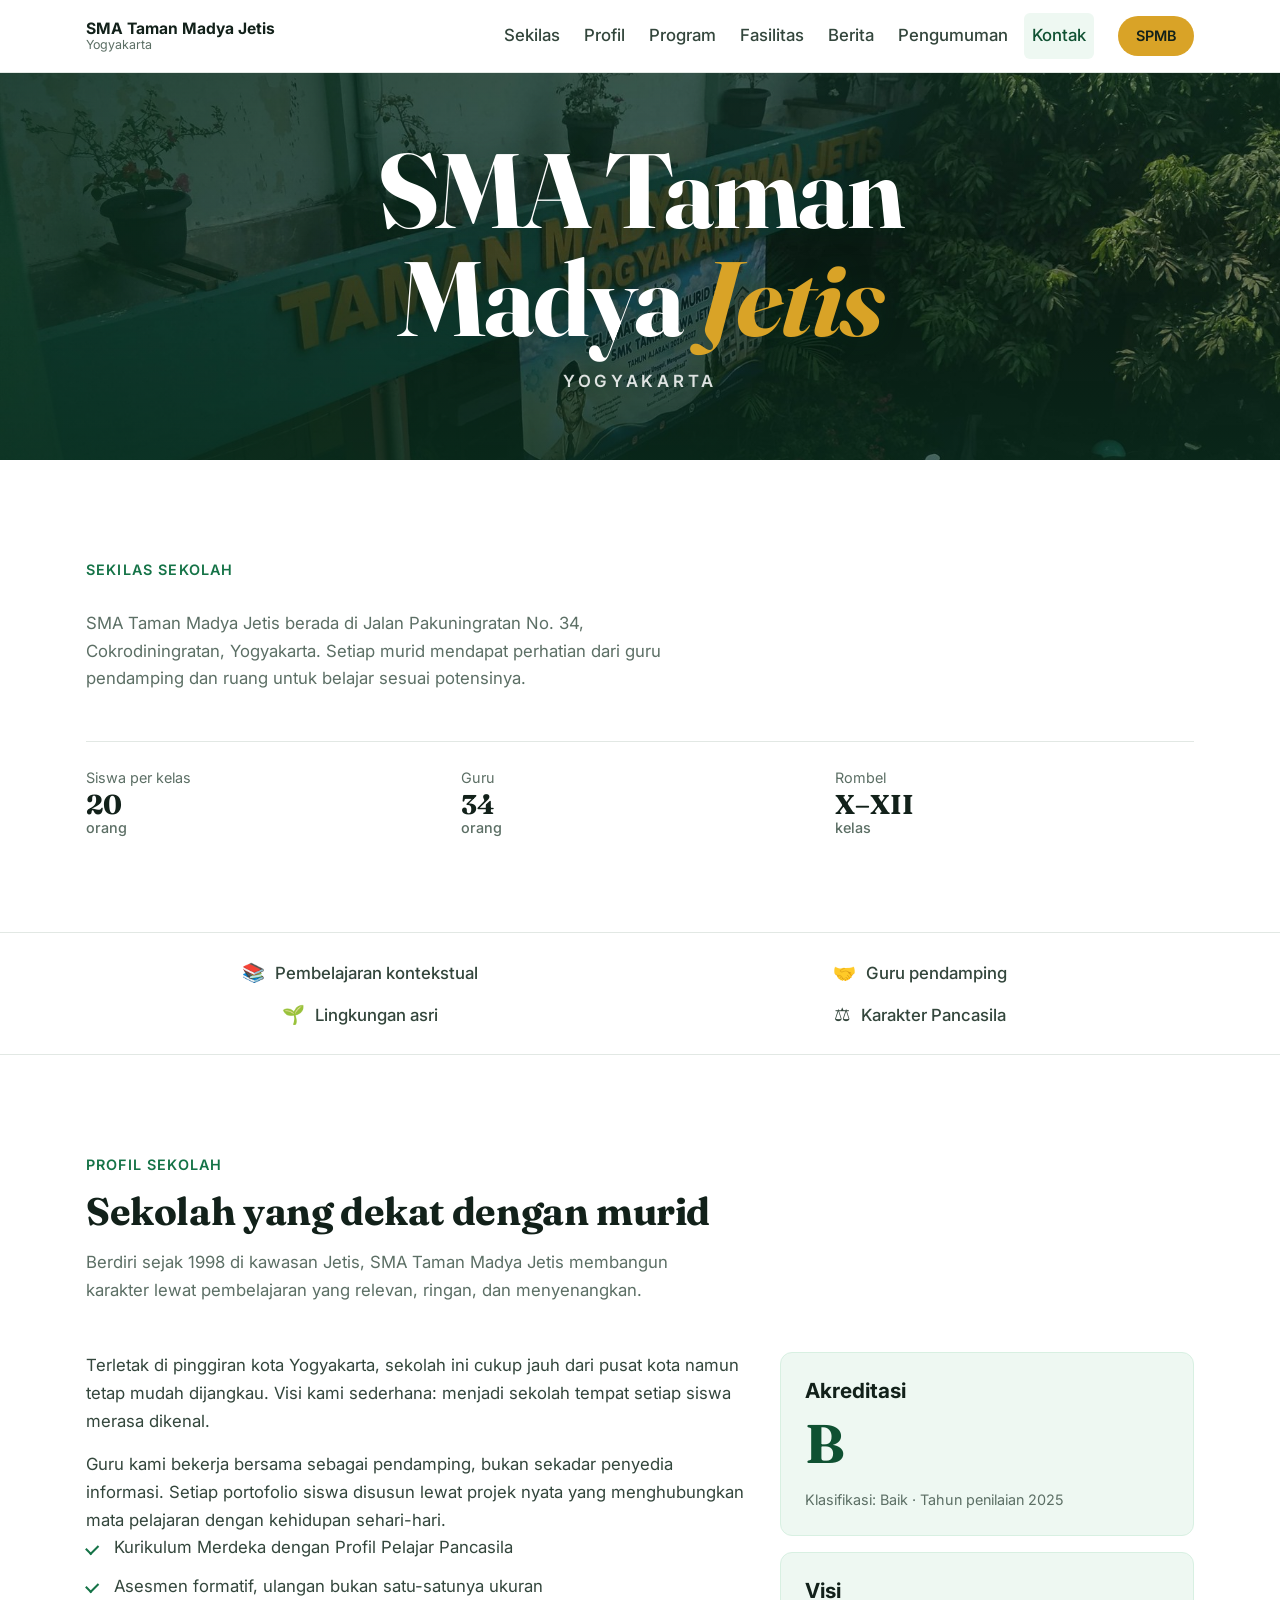
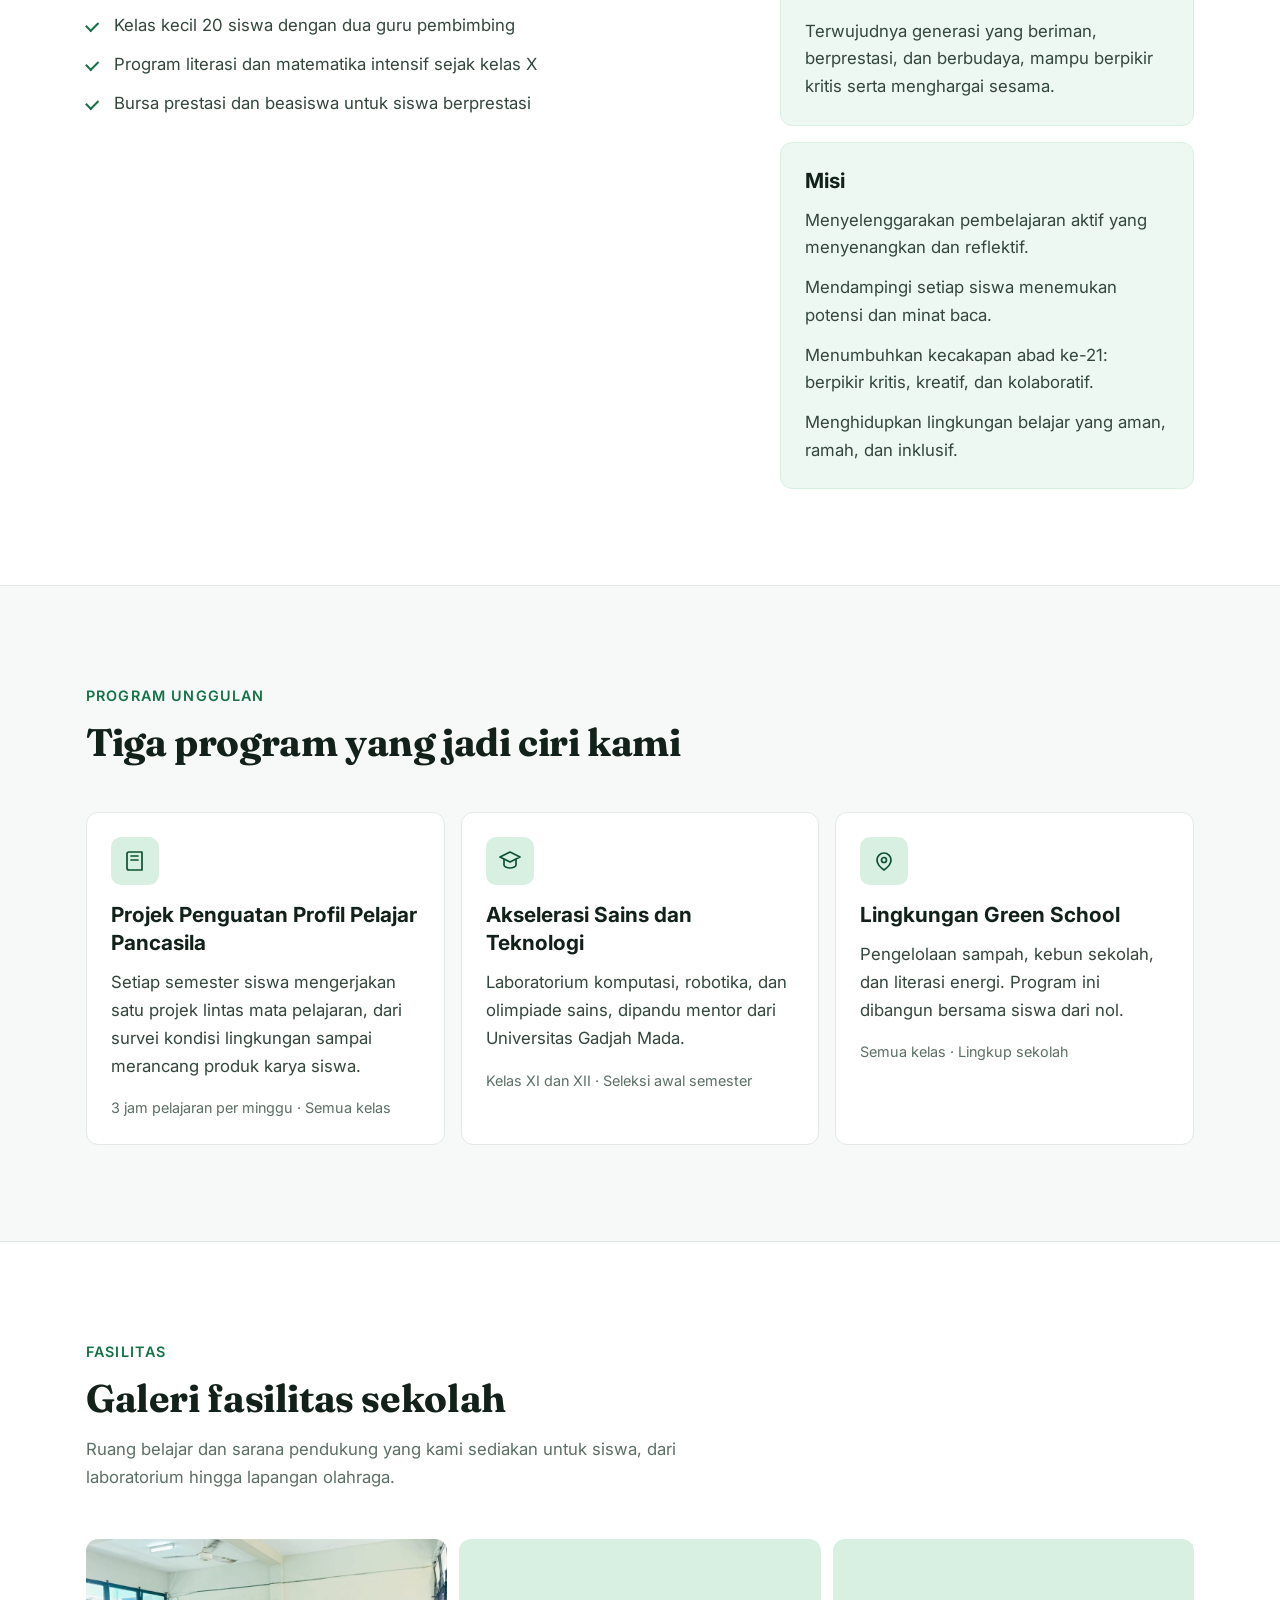
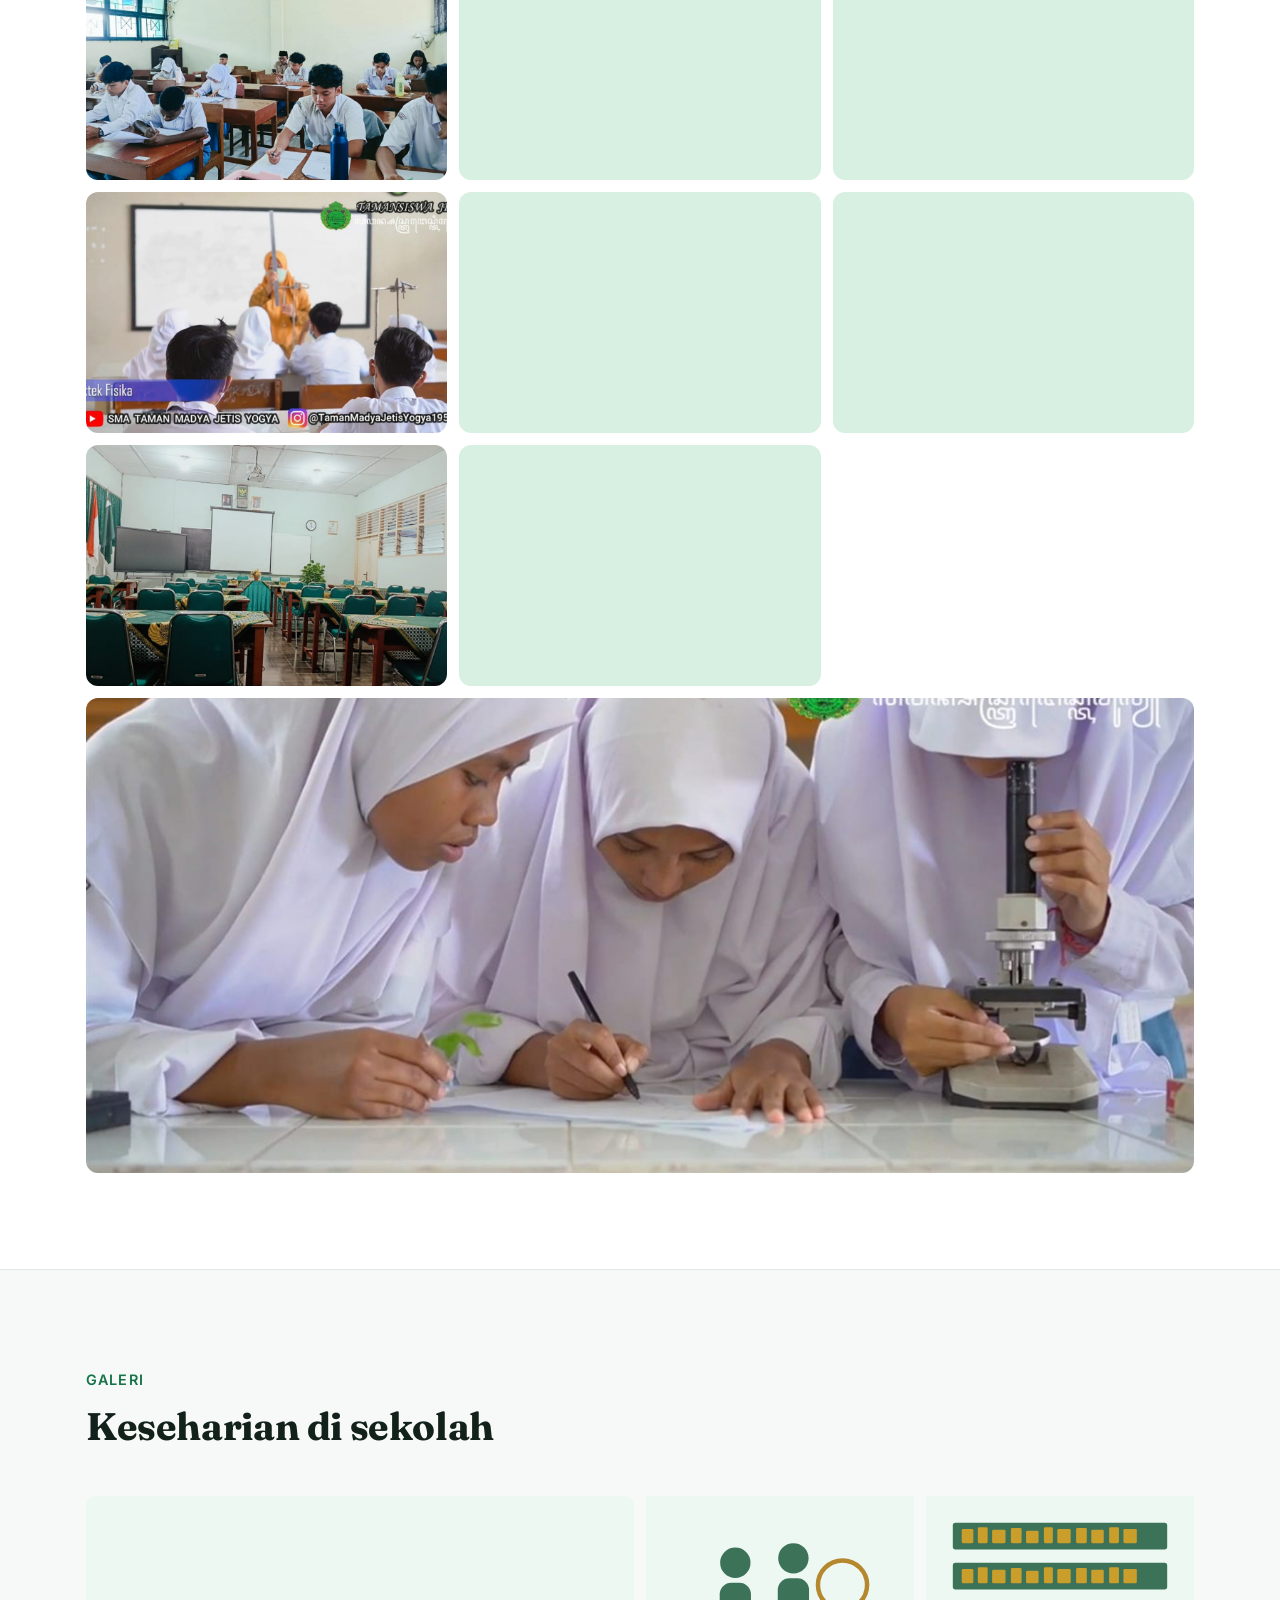
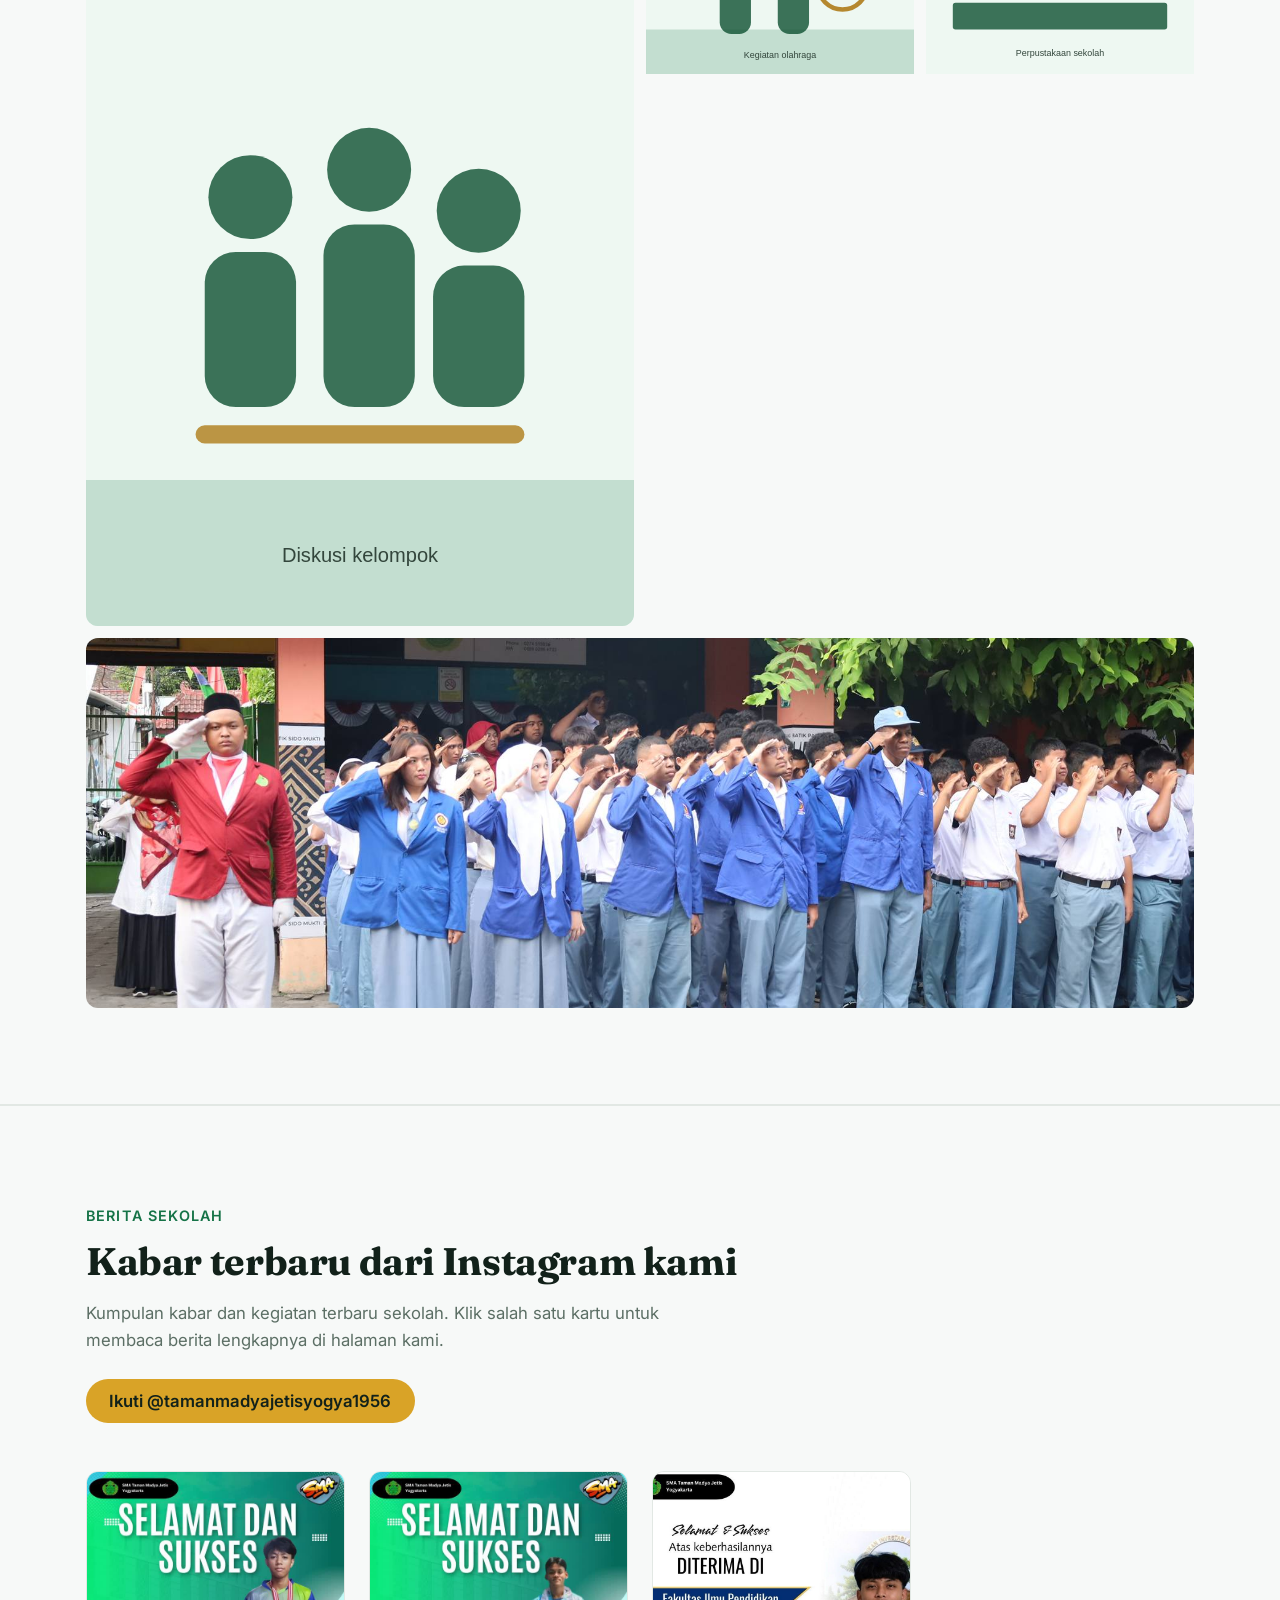
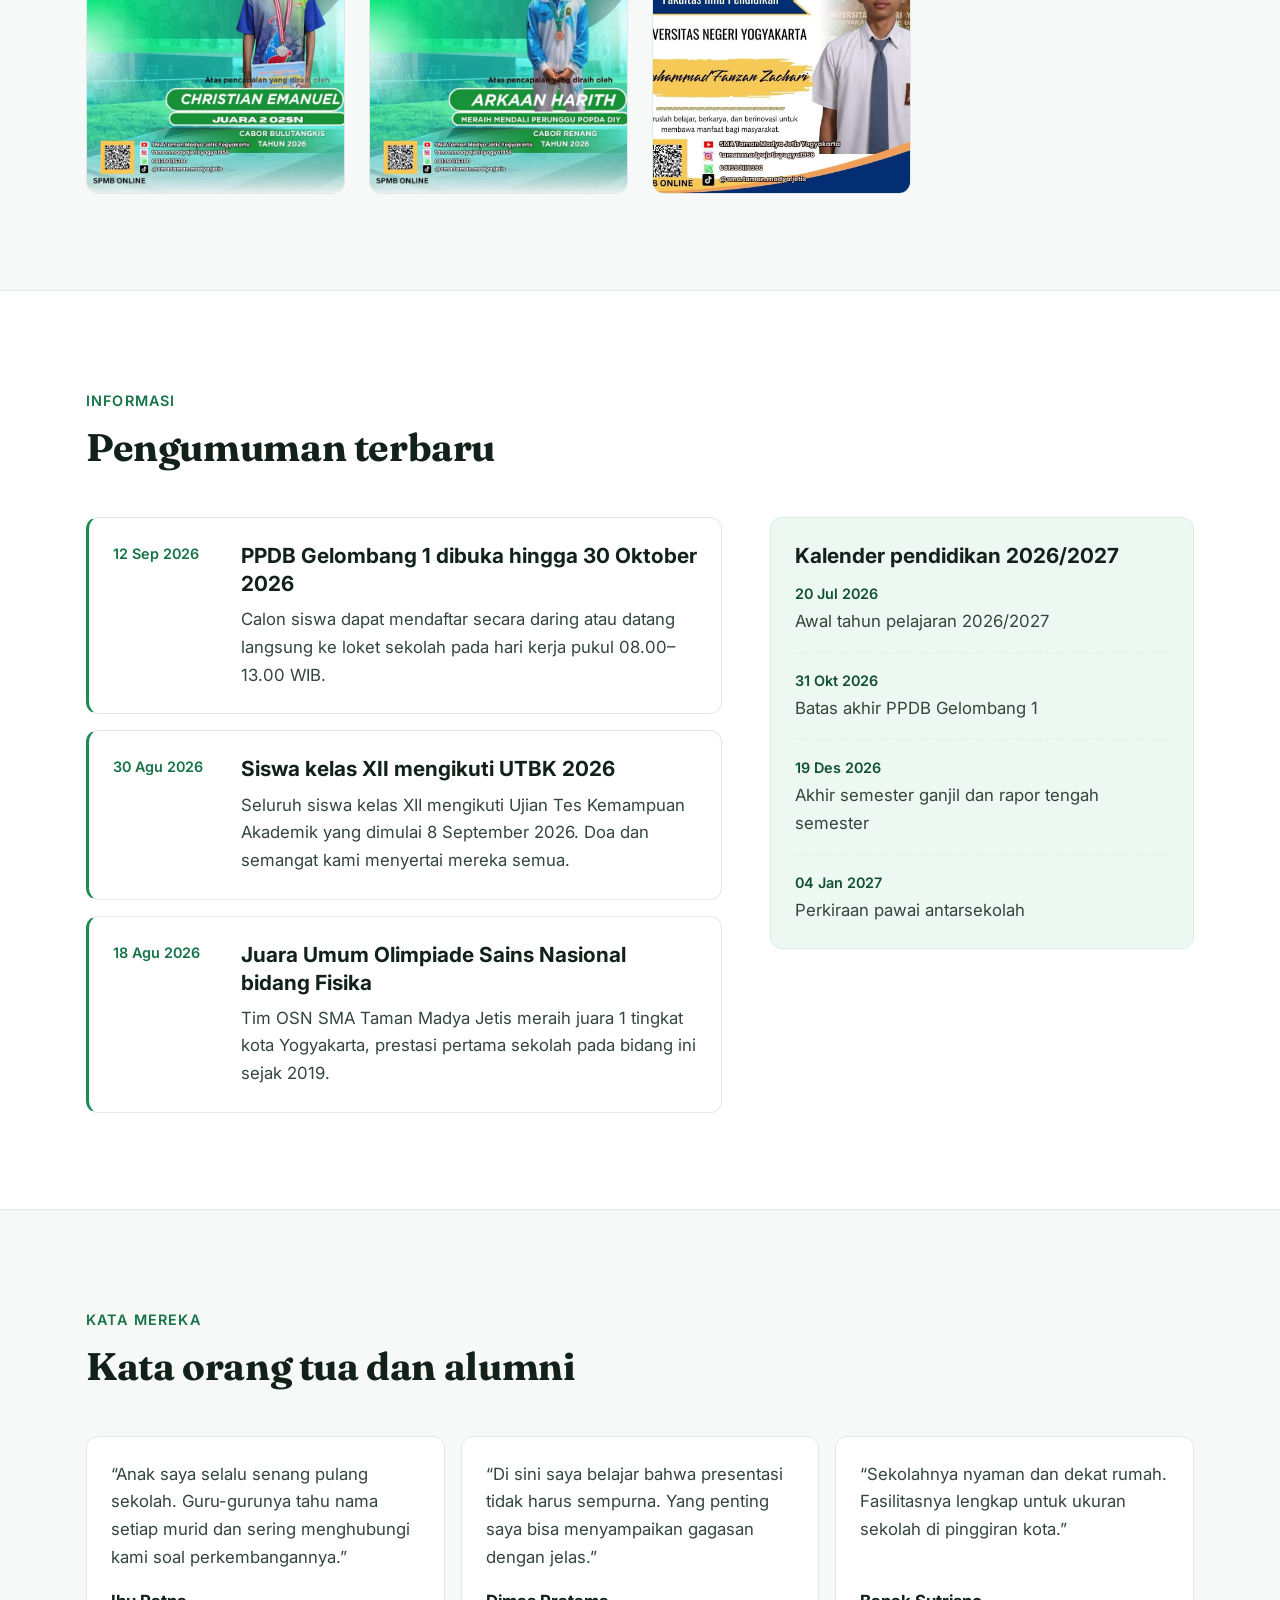
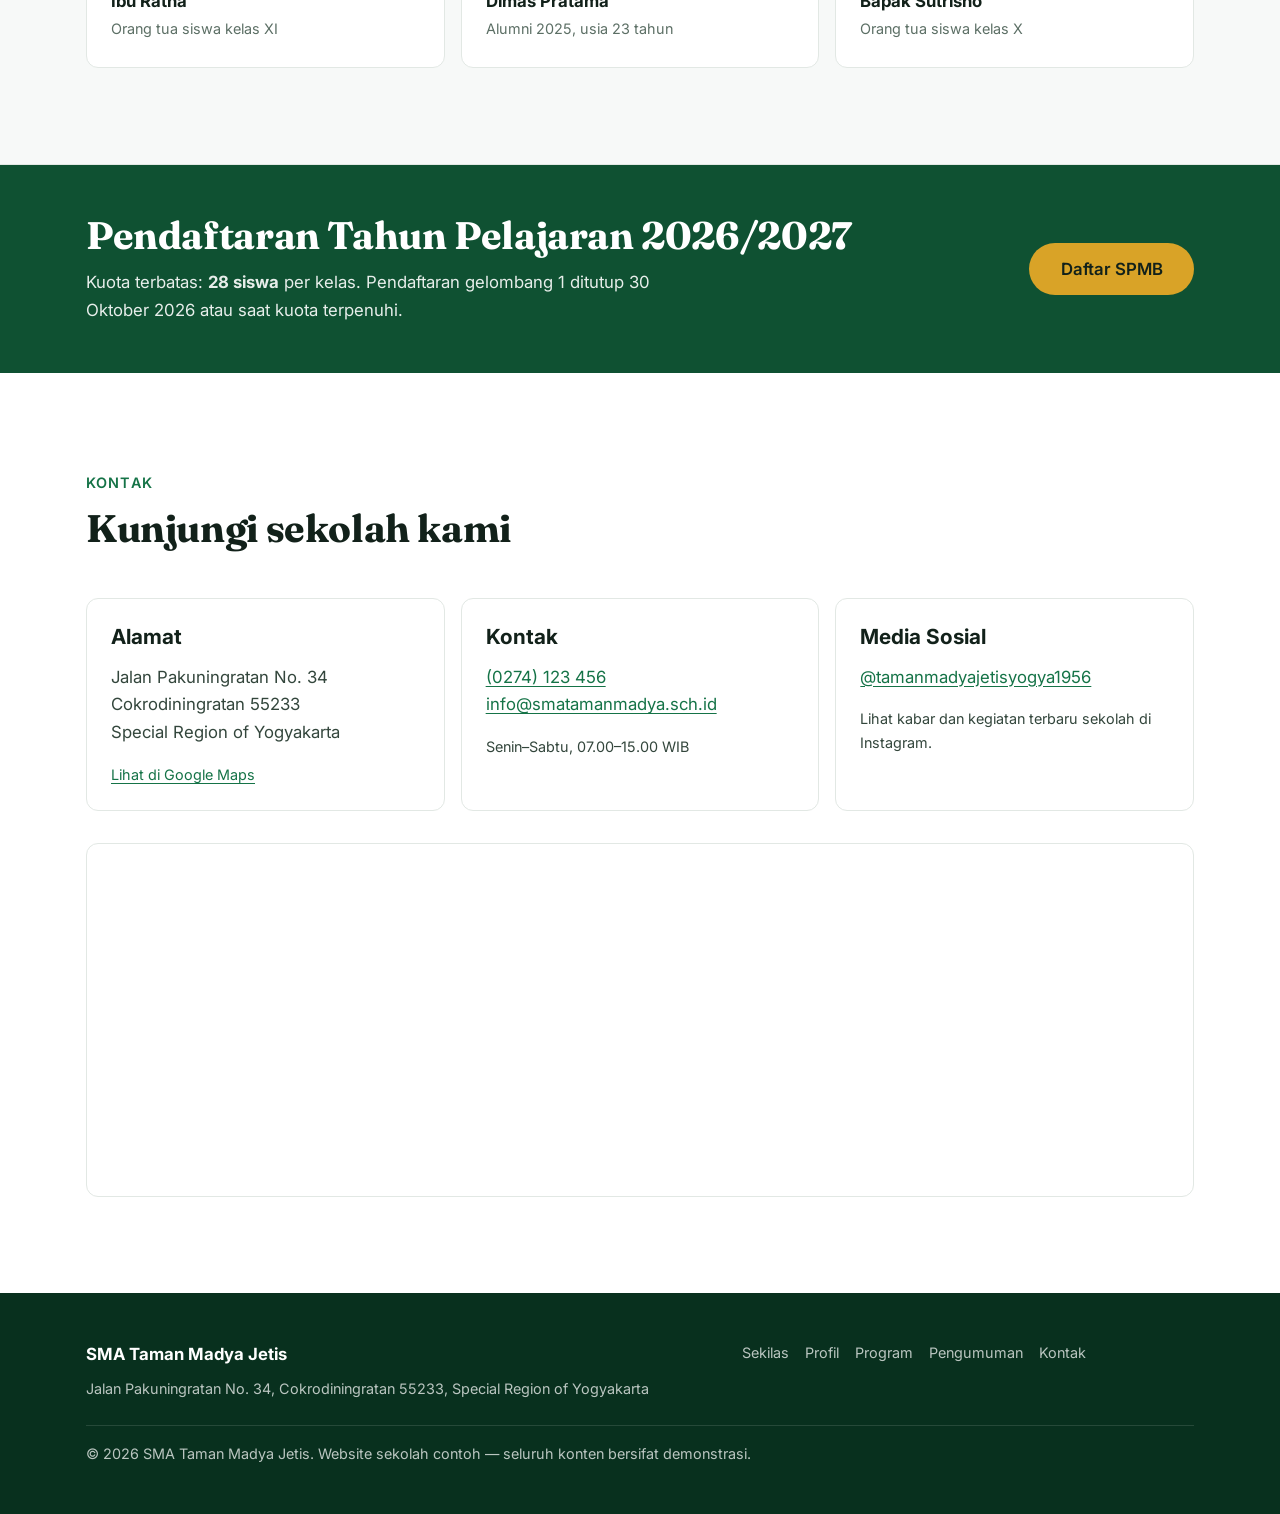
==== commit 67336934: "refactor: kelompokkan foto galeri fasilitas per subfolder" ====
--- a/index.html
+++ b/index.html
@@ -222,47 +222,47 @@
 
       <ul class="facility-gallery">
         <li class="facility-item reveal">
-          <img src="img/fasilitas/ruang-kelas.jpg"
+          <img src="img/fasilitas/ruang-kelas/ruang-kelas.jpg"
                width="1200" height="676"
                alt="Ruang kelas SMA Taman Madya Jetis dengan penataan tempat belajar siswa." loading="lazy" decoding="async">
         </li>
         <li class="facility-item reveal">
-          <img src="img/fasilitas/ruang-kelas-2.jpg"
+          <img src="img/fasilitas/ruang-kelas/ruang-kelas-2.jpg"
                width="1200" height="676"
                alt="Sudut lain ruang kelas dengan layar proyektor dan meja siswa." loading="lazy" decoding="async">
         </li>
         <li class="facility-item reveal">
-          <img src="img/fasilitas/lab-komputer.jpg"
+          <img src="img/fasilitas/lab-komputer/lab-komputer.jpg"
                width="1200" height="676"
                alt="Laboratorium komputer dan robotika dengan workstation untuk setiap siswa." loading="lazy" decoding="async">
         </li>
         <li class="facility-item reveal">
-          <img src="img/fasilitas/praktik-fisika.jpg"
+          <img src="img/fasilitas/lab-sains/praktik-fisika.jpg"
                width="1200" height="686"
                alt="Kegiatan praktikum fisika menggunakan alat praktik di laboratorium sekolah." loading="lazy" decoding="async">
         </li>
         <li class="facility-item reveal">
-          <img src="img/fasilitas/praktik-biologi.jpg"
+          <img src="img/fasilitas/lab-sains/praktik-biologi.jpg"
                width="1200" height="681"
                alt="Kegiatan praktikum biologi dengan alat praktik dan mikroskop di laboratorium." loading="lazy" decoding="async">
         </li>
         <li class="facility-item reveal">
-          <img src="img/fasilitas/perpus.jpg"
+          <img src="img/fasilitas/perpustakaan/perpustakaan.jpg"
                width="1200" height="676"
                alt="Perpustakaan sekolah dengan rak buku dan ruang baca siswa." loading="lazy" decoding="async">
         </li>
         <li class="facility-item reveal">
-          <img src="img/fasilitas/aula.jpg"
+          <img src="img/fasilitas/aula/aula.jpg"
                width="1200" height="676"
                alt="Ruang aula sekolah untuk kegiatan besar dan acara sekolah." loading="lazy" decoding="async">
         </li>
         <li class="facility-item reveal">
-          <img src="img/fasilitas/kegiatan.jpg"
+          <img src="img/fasilitas/kegiatan/kegiatan.jpg"
                width="1200" height="678"
                alt="Suasana kegiatan belajar bersama siswa di sekolah." loading="lazy" decoding="async">
         </li>
         <li class="facility-item facility-item-wide reveal">
-          <img src="img/fasilitas/kegiatan-praktek.jpg"
+          <img src="img/fasilitas/kegiatan/kegiatan-praktek.jpg"
                width="1200" height="682"
                alt="Siswa mengikuti kegiatan praktik langsung di lingkungan sekolah." loading="lazy" decoding="async">
         </li>
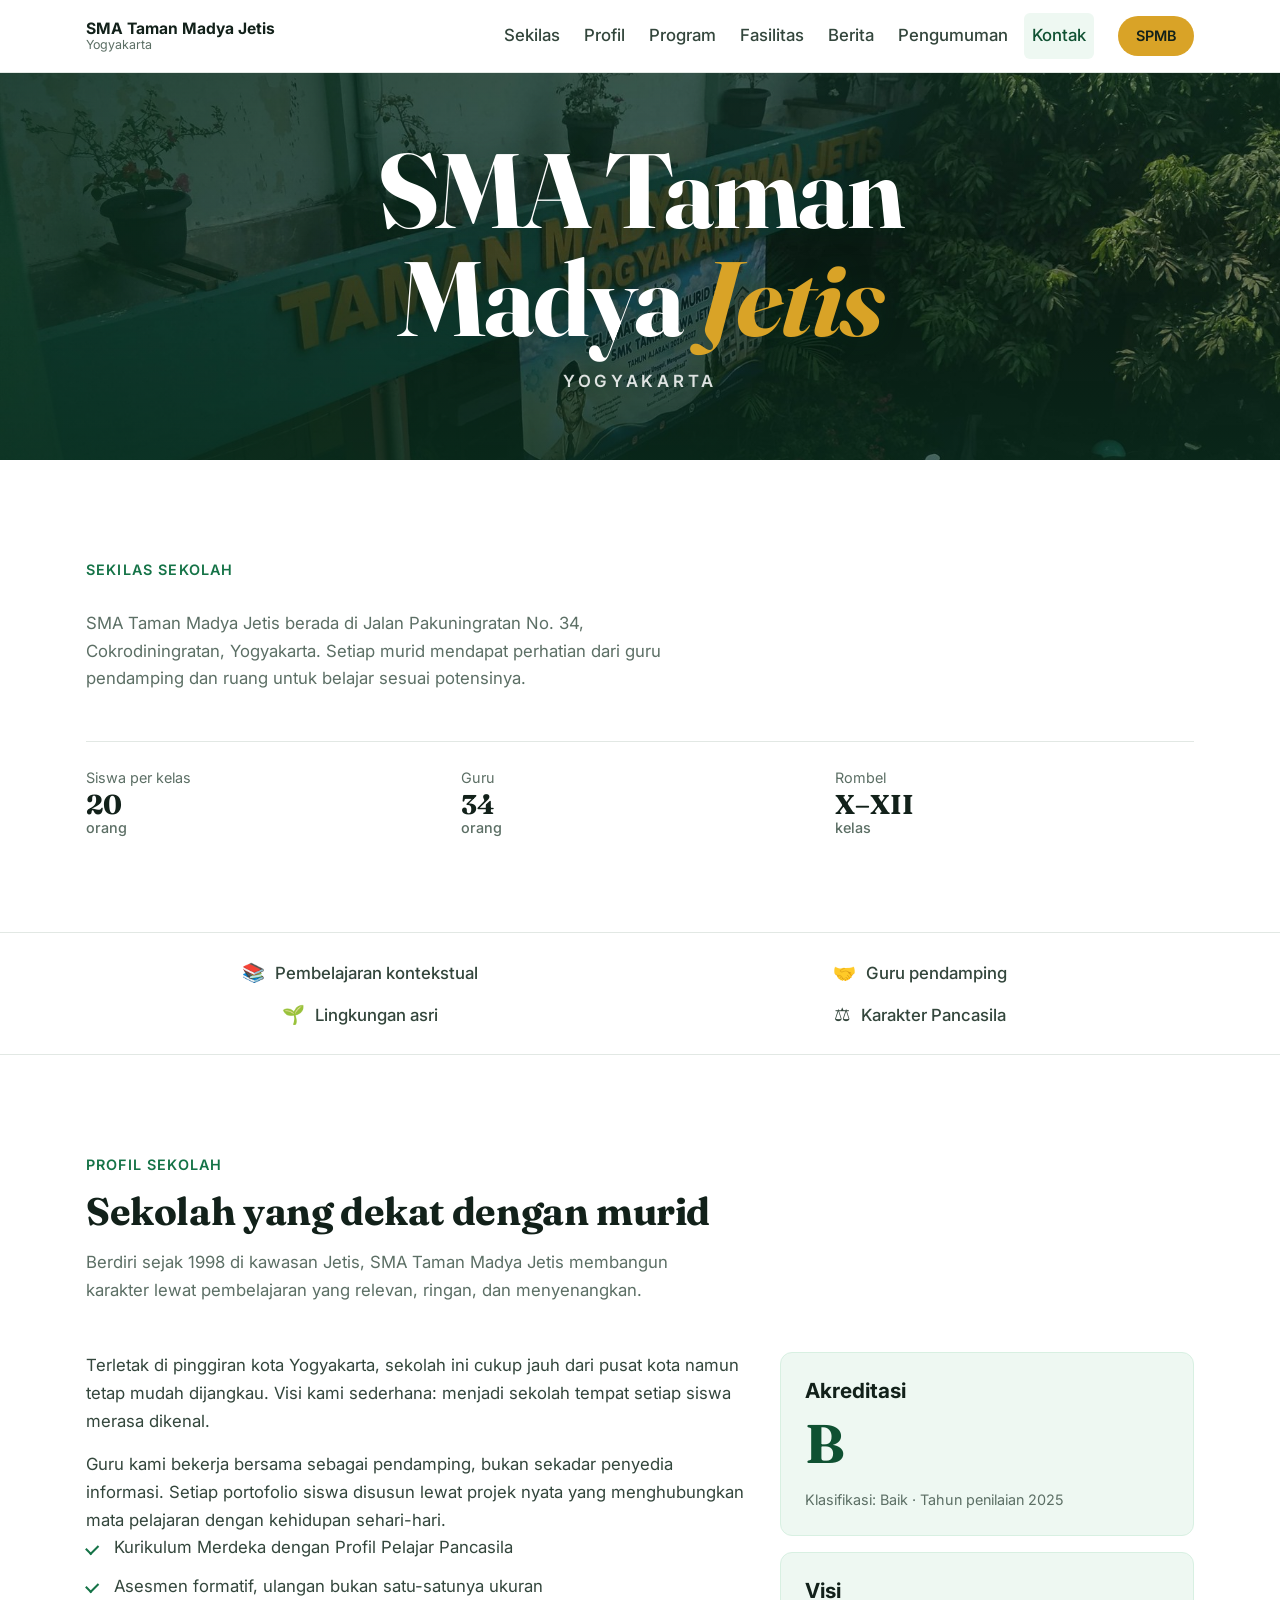
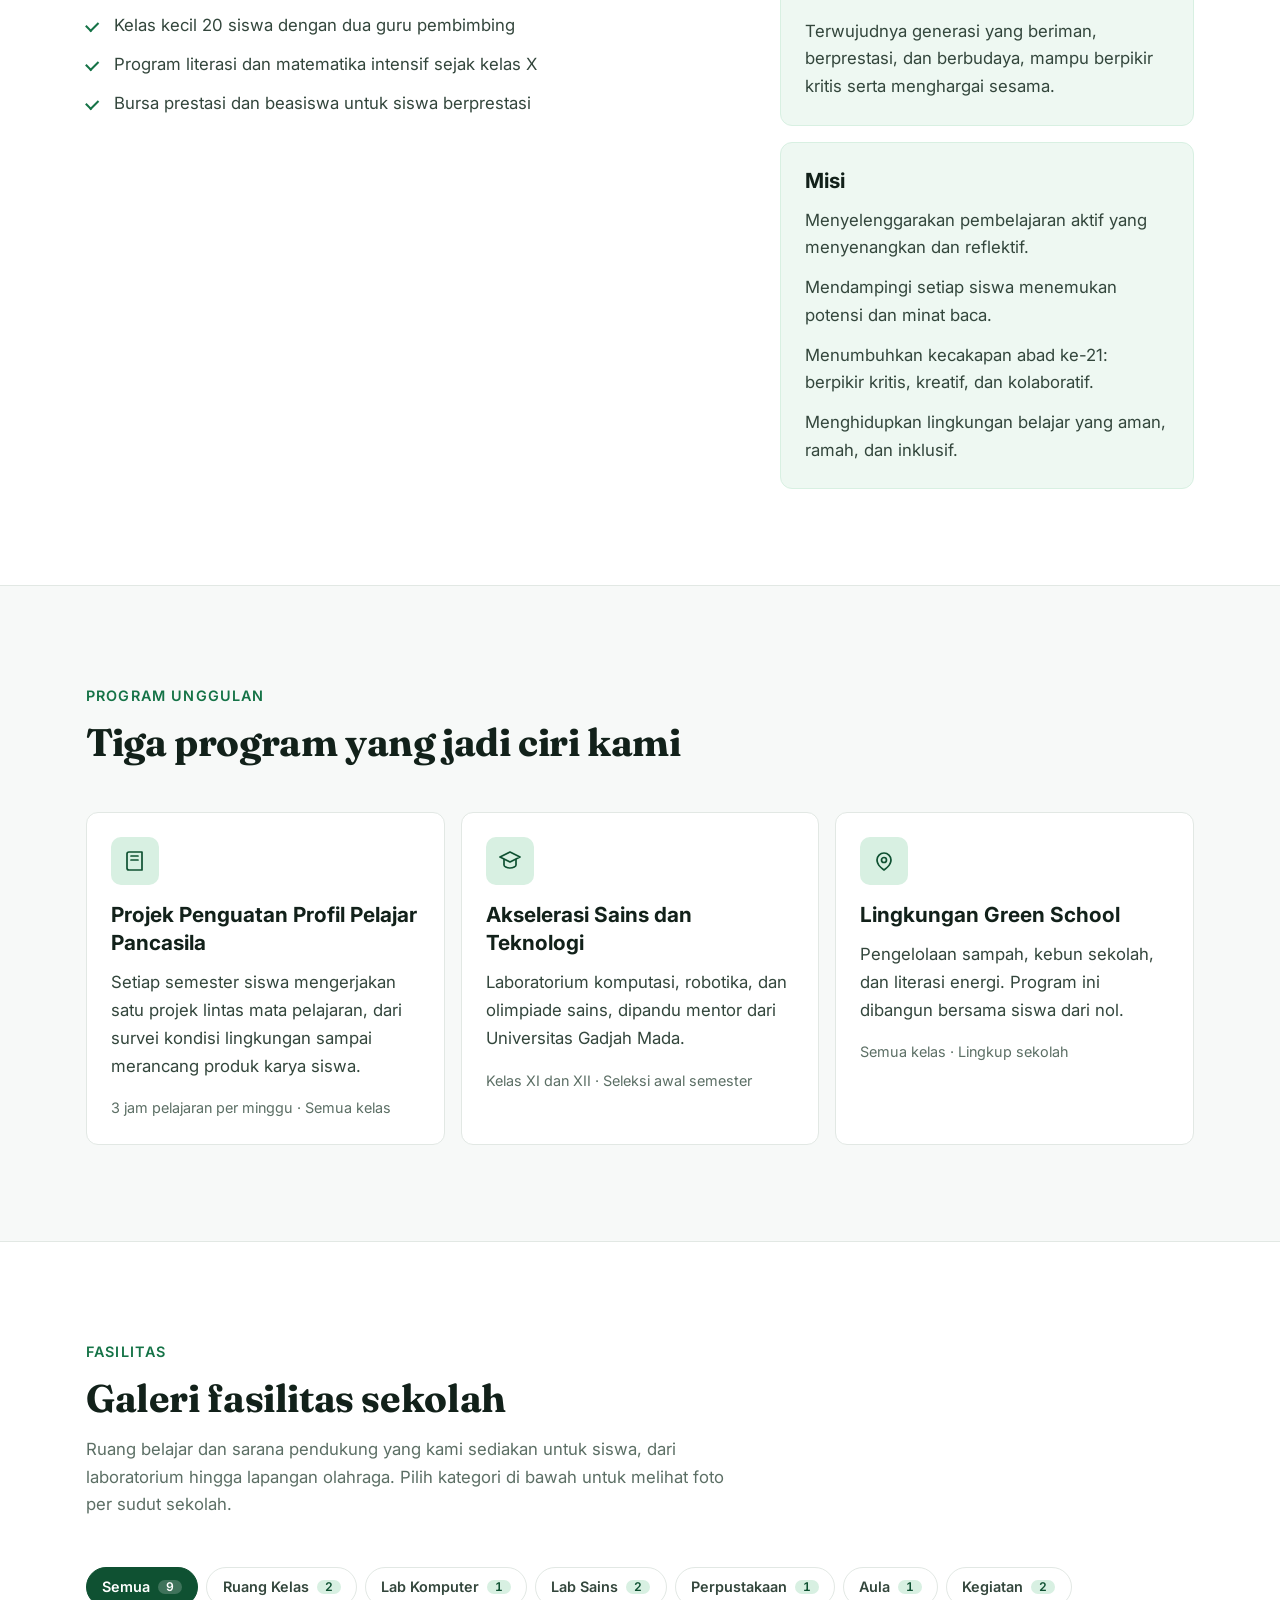
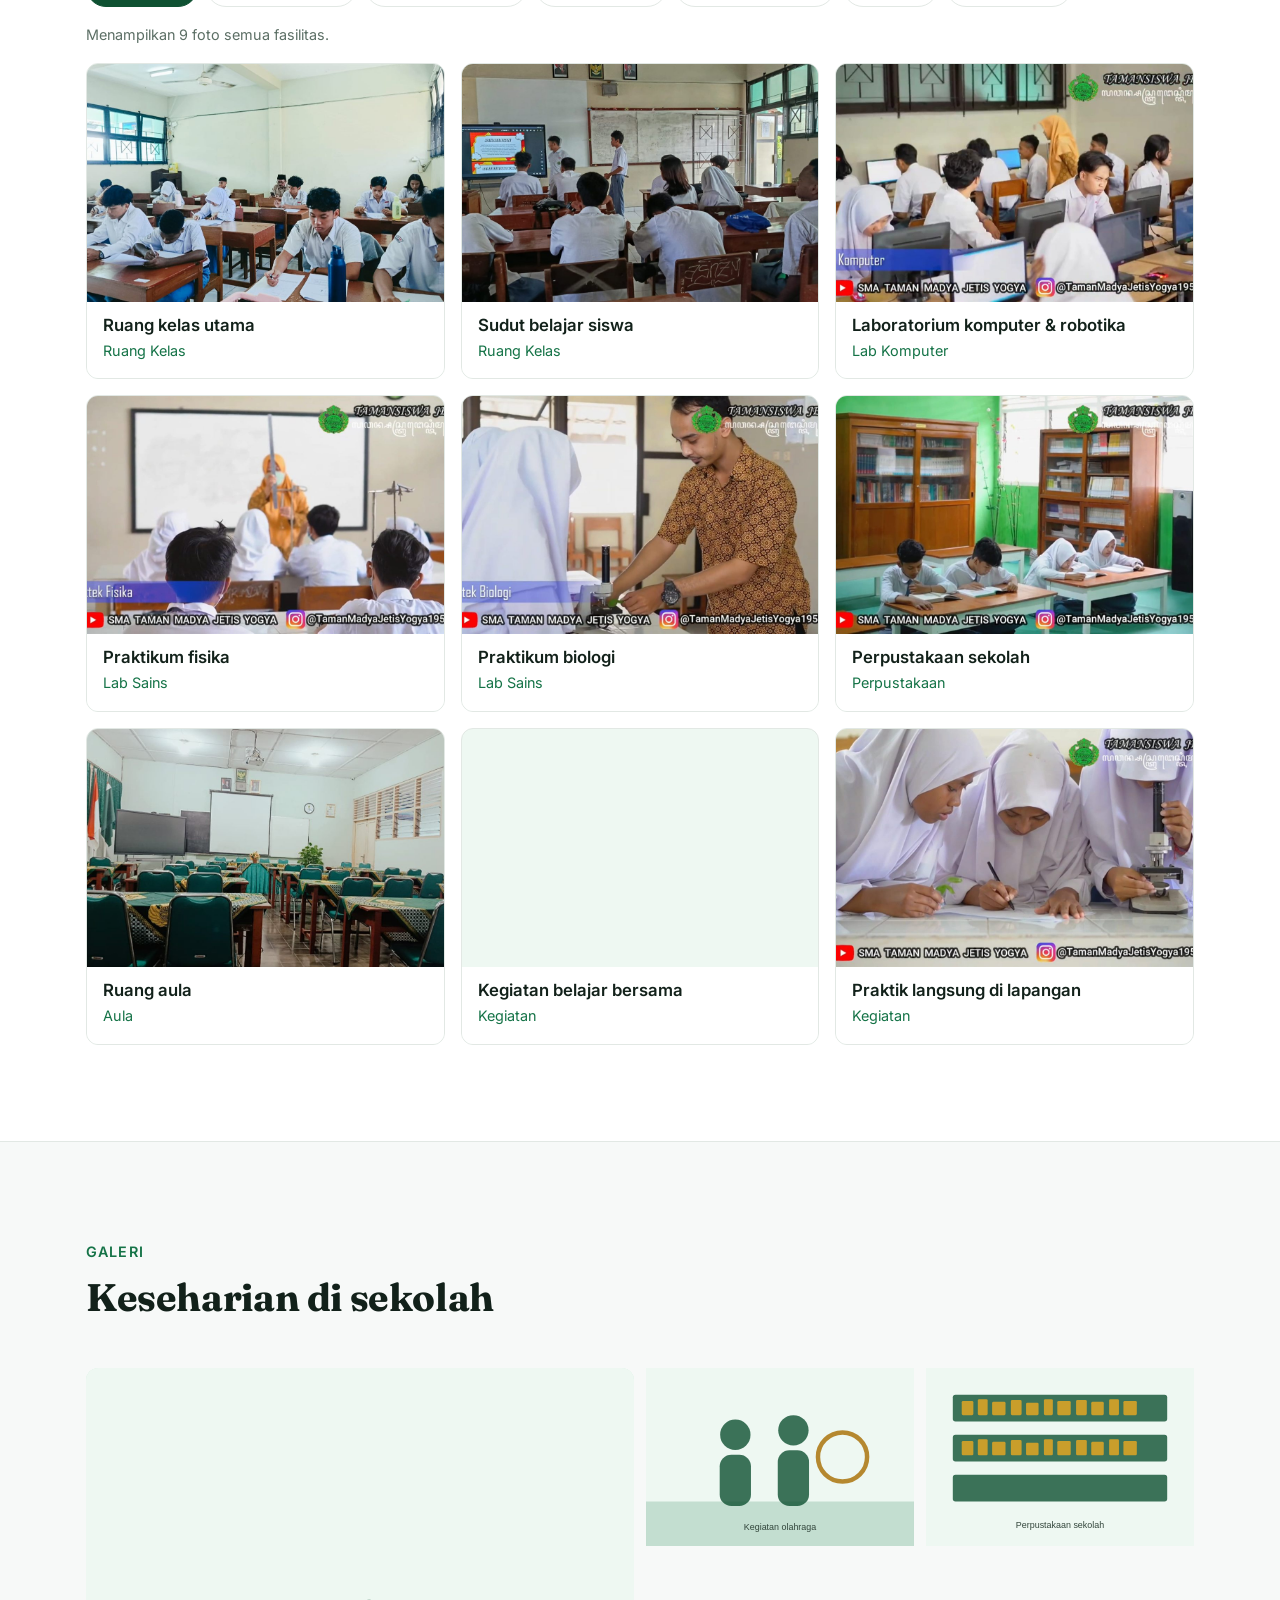
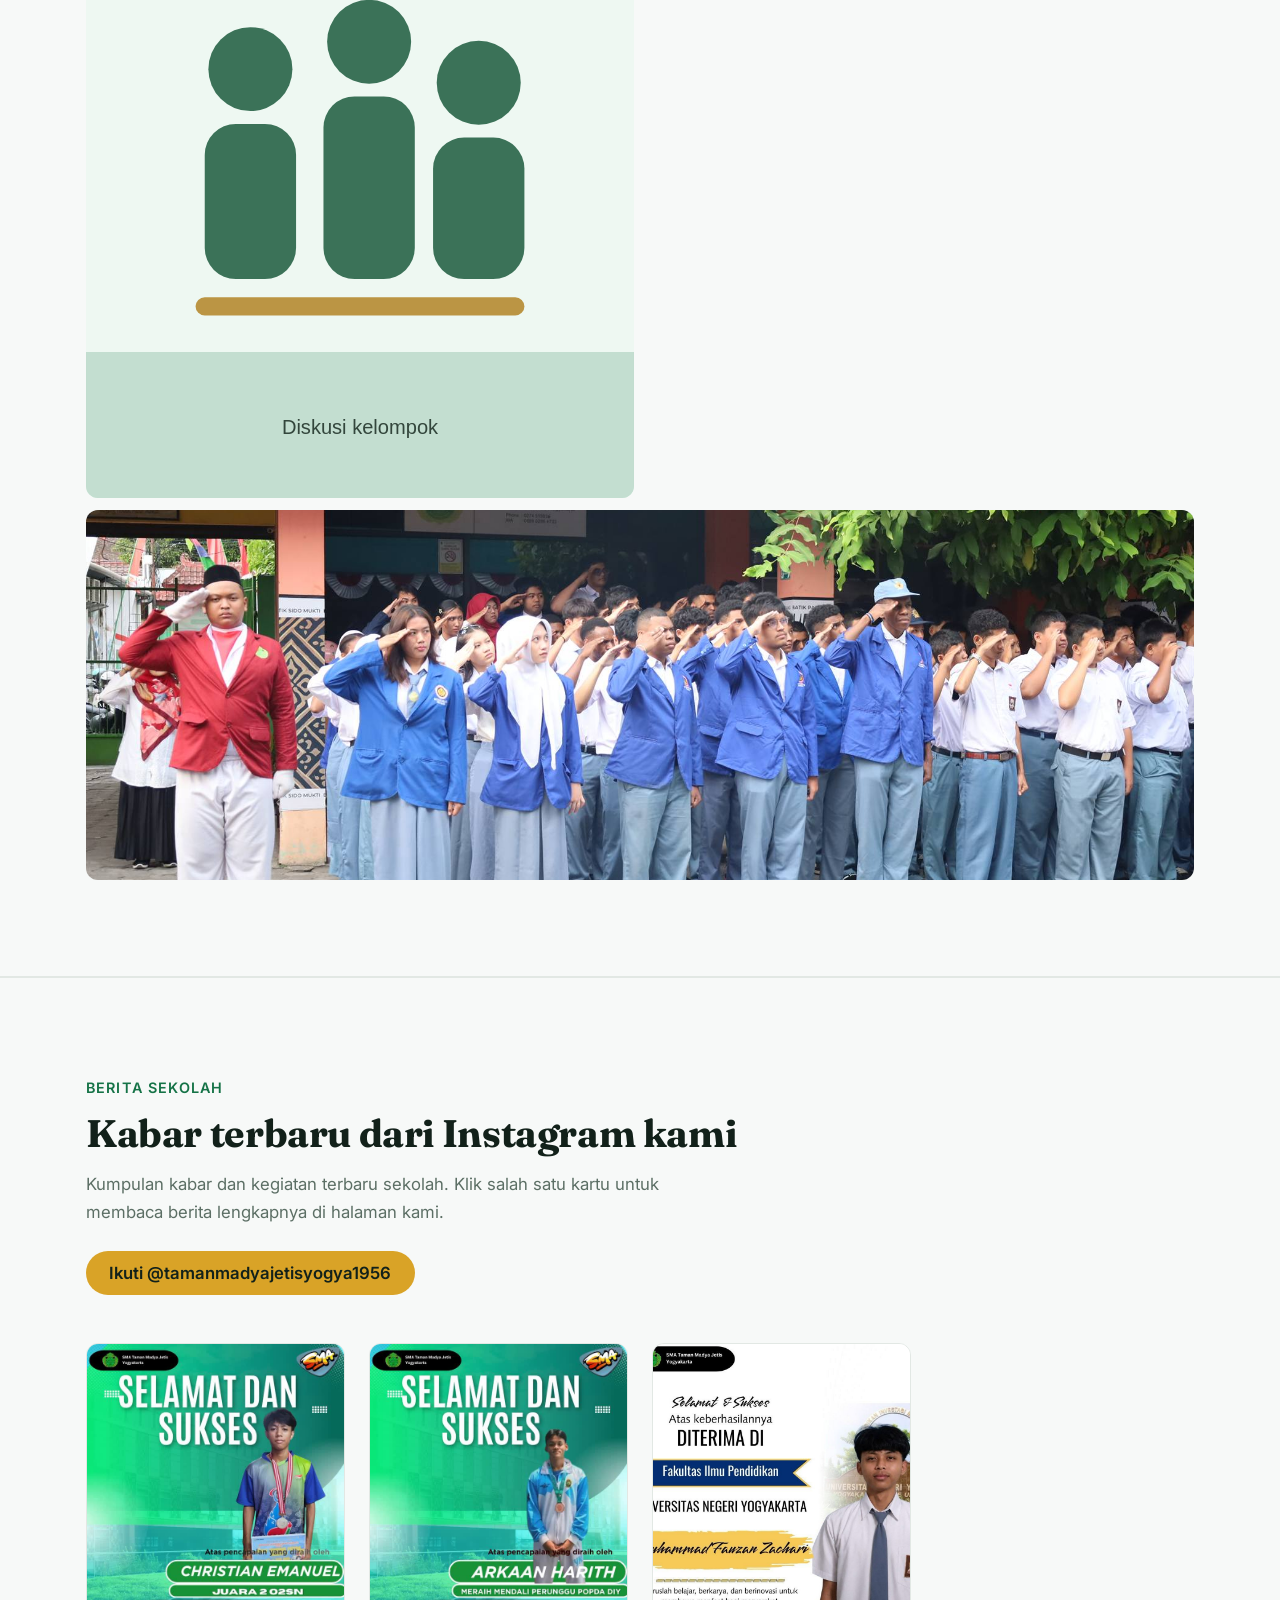
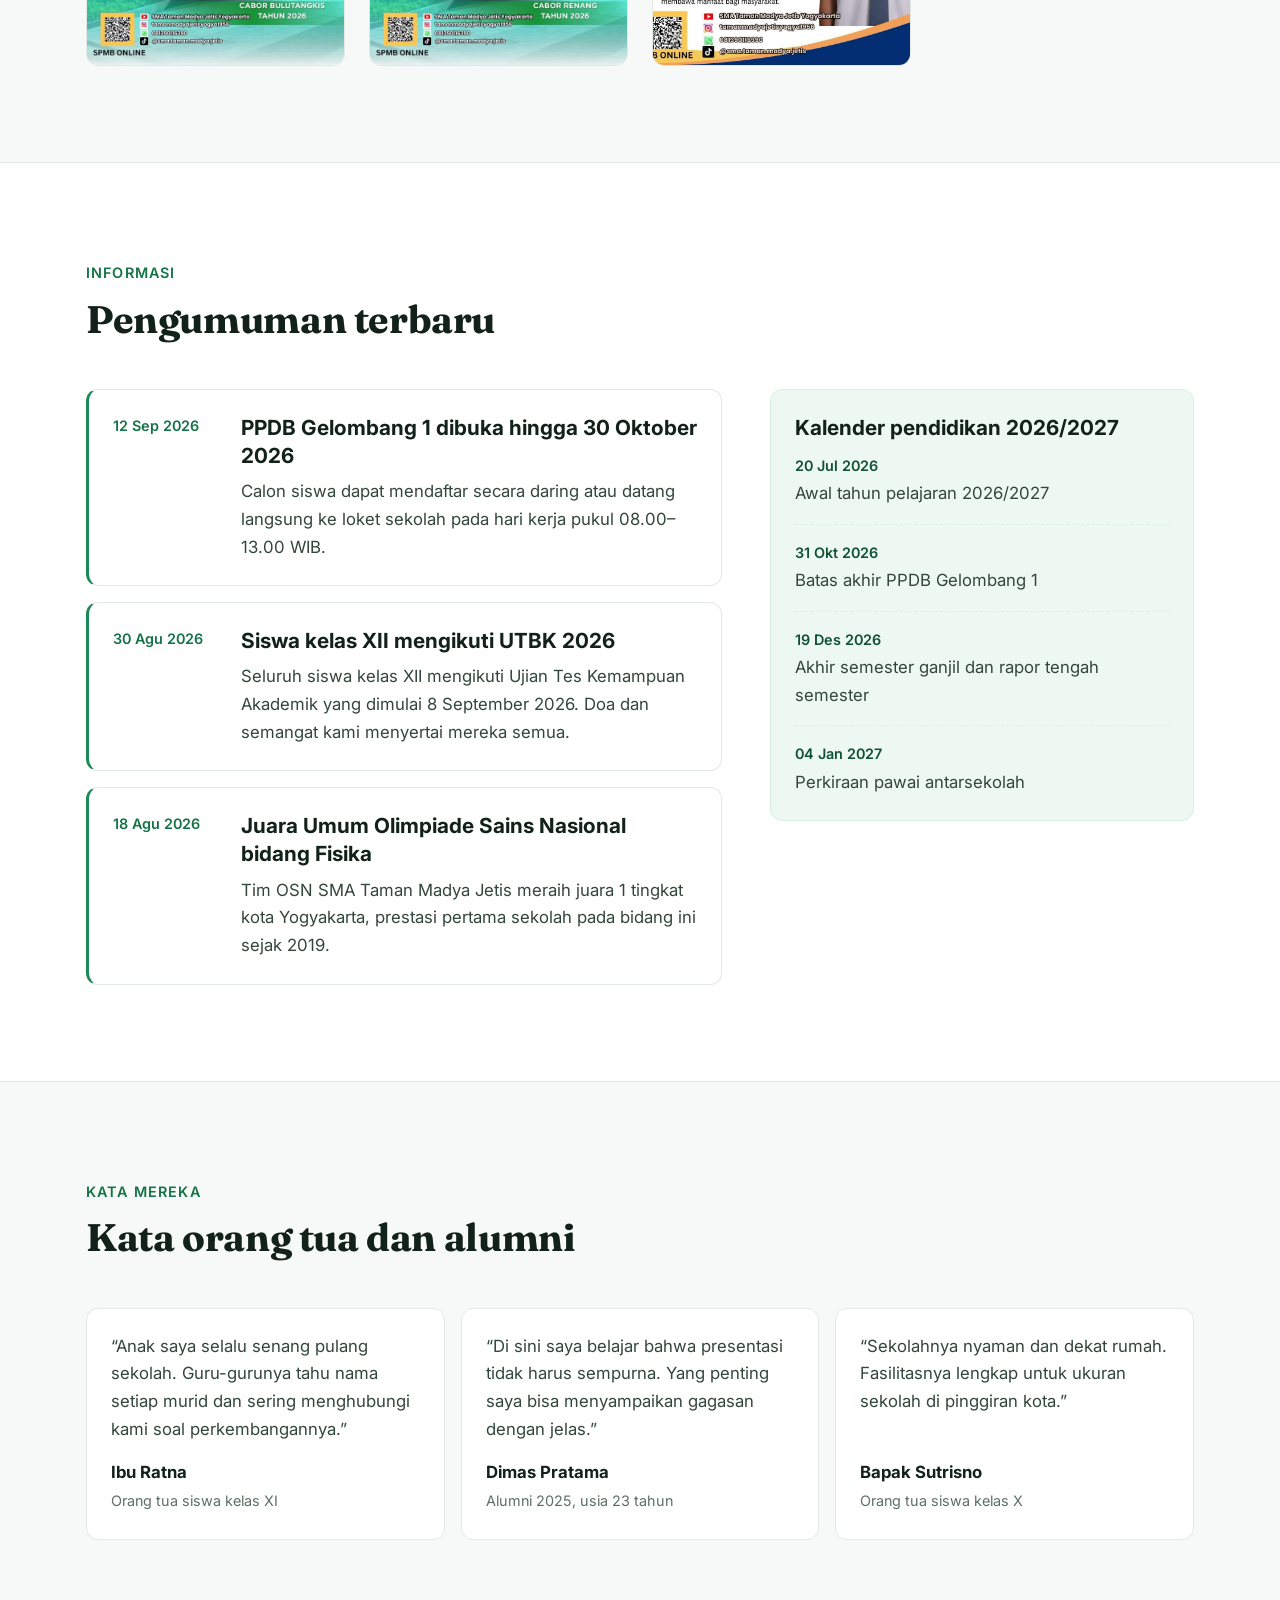
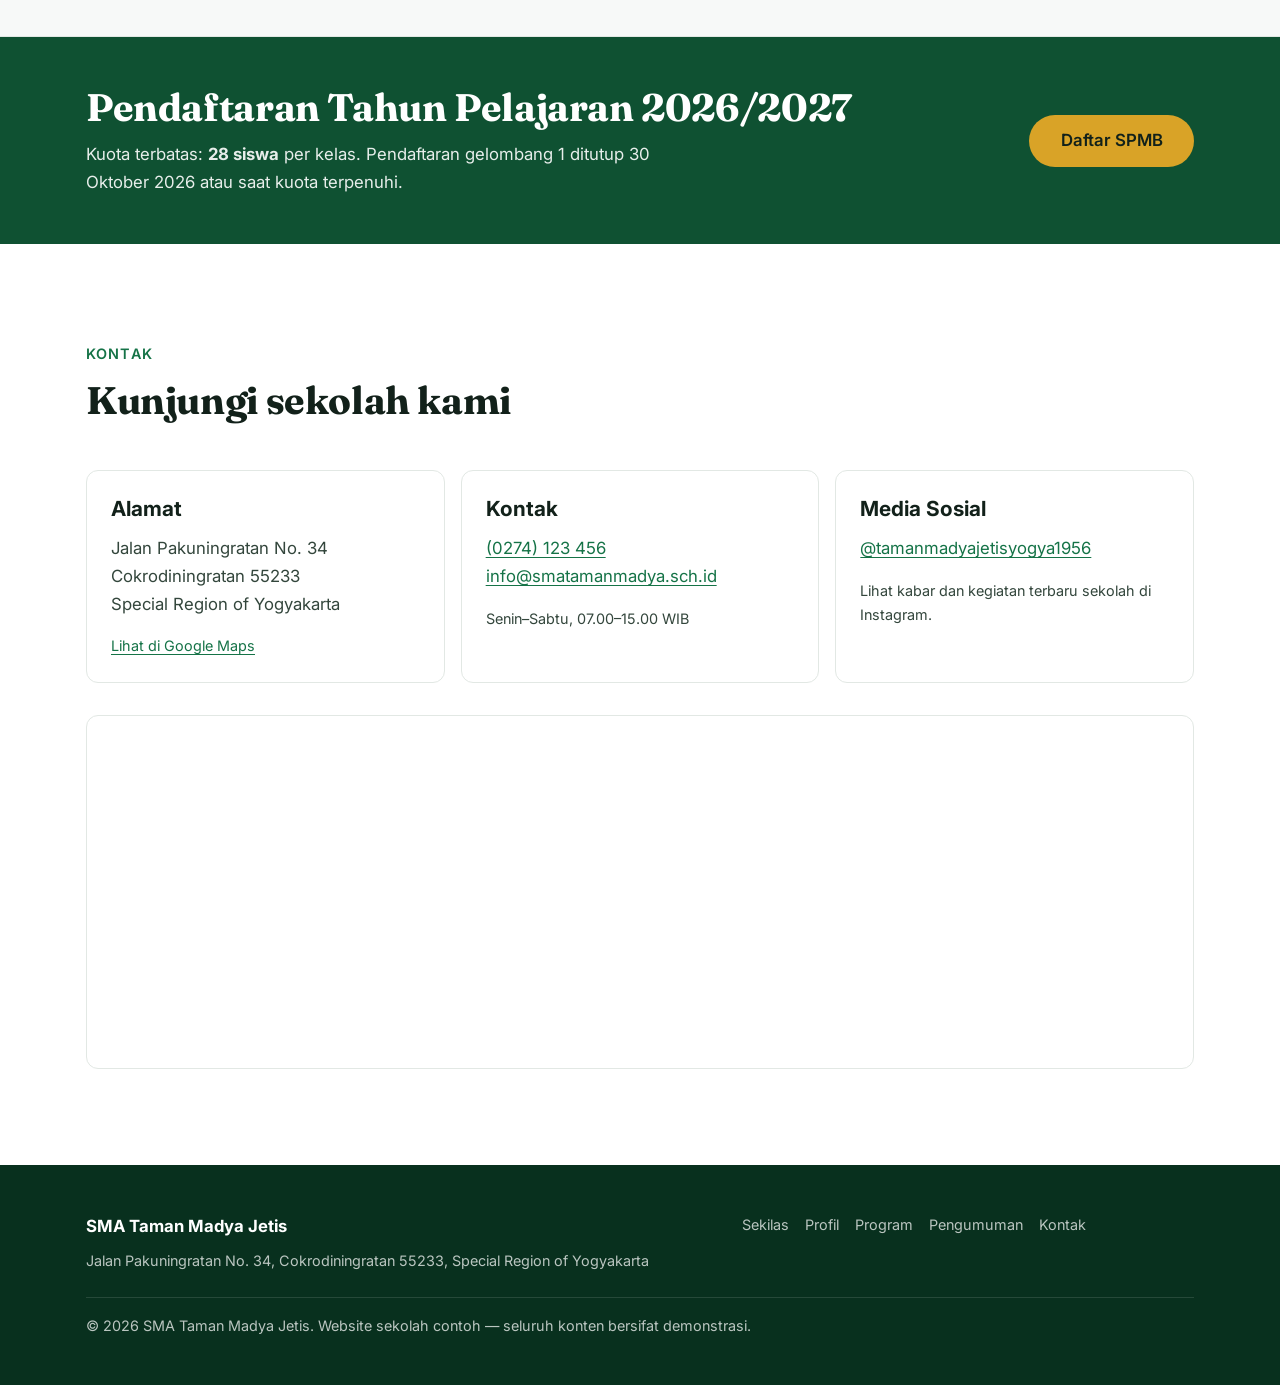
==== commit 49a1395c: "feat: filter galeri fasilitas per folder dengan tab dan caption Tabs sesuai subfolder img/fasilitas " ====
--- a/index.html
+++ b/index.html
@@ -216,57 +216,166 @@
         <h2>Galeri fasilitas sekolah</h2>
         <p class="section-lead">
           Ruang belajar dan sarana pendukung yang kami sediakan untuk siswa,
-          dari laboratorium hingga lapangan olahraga.
+          dari laboratorium hingga lapangan olahraga. Pilih kategori di bawah
+          untuk melihat foto per sudut sekolah.
         </p>
       </header>
 
-      <ul class="facility-gallery">
-        <li class="facility-item reveal">
-          <img src="img/fasilitas/ruang-kelas/ruang-kelas.jpg"
-               width="1200" height="676"
-               alt="Ruang kelas SMA Taman Madya Jetis dengan penataan tempat belajar siswa." loading="lazy" decoding="async">
-        </li>
-        <li class="facility-item reveal">
-          <img src="img/fasilitas/ruang-kelas/ruang-kelas-2.jpg"
-               width="1200" height="676"
-               alt="Sudut lain ruang kelas dengan layar proyektor dan meja siswa." loading="lazy" decoding="async">
-        </li>
-        <li class="facility-item reveal">
-          <img src="img/fasilitas/lab-komputer/lab-komputer.jpg"
-               width="1200" height="676"
-               alt="Laboratorium komputer dan robotika dengan workstation untuk setiap siswa." loading="lazy" decoding="async">
-        </li>
-        <li class="facility-item reveal">
-          <img src="img/fasilitas/lab-sains/praktik-fisika.jpg"
-               width="1200" height="686"
-               alt="Kegiatan praktikum fisika menggunakan alat praktik di laboratorium sekolah." loading="lazy" decoding="async">
-        </li>
-        <li class="facility-item reveal">
-          <img src="img/fasilitas/lab-sains/praktik-biologi.jpg"
-               width="1200" height="681"
-               alt="Kegiatan praktikum biologi dengan alat praktik dan mikroskop di laboratorium." loading="lazy" decoding="async">
-        </li>
-        <li class="facility-item reveal">
-          <img src="img/fasilitas/perpustakaan/perpustakaan.jpg"
-               width="1200" height="676"
-               alt="Perpustakaan sekolah dengan rak buku dan ruang baca siswa." loading="lazy" decoding="async">
-        </li>
-        <li class="facility-item reveal">
-          <img src="img/fasilitas/aula/aula.jpg"
-               width="1200" height="676"
-               alt="Ruang aula sekolah untuk kegiatan besar dan acara sekolah." loading="lazy" decoding="async">
-        </li>
-        <li class="facility-item reveal">
-          <img src="img/fasilitas/kegiatan/kegiatan.jpg"
-               width="1200" height="678"
-               alt="Suasana kegiatan belajar bersama siswa di sekolah." loading="lazy" decoding="async">
-        </li>
-        <li class="facility-item facility-item-wide reveal">
-          <img src="img/fasilitas/kegiatan/kegiatan-praktek.jpg"
-               width="1200" height="682"
-               alt="Siswa mengikuti kegiatan praktik langsung di lingkungan sekolah." loading="lazy" decoding="async">
-        </li>
-      </ul>
+      <!-- Satu tab = satu folder di img/fasilitas. Tanpa JS semua tab disembunyikan
+           dan seluruh foto tetap tampil. -->
+      <div class="facility-tabs" role="tablist" aria-label="Kategori fasilitas" data-facility-tabs>
+        <button type="button" class="facility-tab" role="tab" id="facility-tab-all"
+                aria-selected="true" aria-controls="facility-panel"
+                data-facility-filter="all" data-facility-label="semua fasilitas">
+          Semua<span class="facility-tab-count" aria-hidden="true">9</span>
+        </button>
+        <button type="button" class="facility-tab" role="tab" id="facility-tab-ruang-kelas"
+                aria-selected="false" aria-controls="facility-panel" tabindex="-1"
+                data-facility-filter="ruang-kelas" data-facility-label="ruang kelas">
+          Ruang Kelas<span class="facility-tab-count" aria-hidden="true">2</span>
+        </button>
+        <button type="button" class="facility-tab" role="tab" id="facility-tab-lab-komputer"
+                aria-selected="false" aria-controls="facility-panel" tabindex="-1"
+                data-facility-filter="lab-komputer" data-facility-label="lab komputer">
+          Lab Komputer<span class="facility-tab-count" aria-hidden="true">1</span>
+        </button>
+        <button type="button" class="facility-tab" role="tab" id="facility-tab-lab-sains"
+                aria-selected="false" aria-controls="facility-panel" tabindex="-1"
+                data-facility-filter="lab-sains" data-facility-label="lab sains">
+          Lab Sains<span class="facility-tab-count" aria-hidden="true">2</span>
+        </button>
+        <button type="button" class="facility-tab" role="tab" id="facility-tab-perpustakaan"
+                aria-selected="false" aria-controls="facility-panel" tabindex="-1"
+                data-facility-filter="perpustakaan" data-facility-label="perpustakaan">
+          Perpustakaan<span class="facility-tab-count" aria-hidden="true">1</span>
+        </button>
+        <button type="button" class="facility-tab" role="tab" id="facility-tab-aula"
+                aria-selected="false" aria-controls="facility-panel" tabindex="-1"
+                data-facility-filter="aula" data-facility-label="aula">
+          Aula<span class="facility-tab-count" aria-hidden="true">1</span>
+        </button>
+        <button type="button" class="facility-tab" role="tab" id="facility-tab-kegiatan"
+                aria-selected="false" aria-controls="facility-panel" tabindex="-1"
+                data-facility-filter="kegiatan" data-facility-label="kegiatan sekolah">
+          Kegiatan<span class="facility-tab-count" aria-hidden="true">2</span>
+        </button>
+      </div>
+
+      <p class="facility-status" role="status" data-facility-status></p>
+
+      <div class="facility-panel" id="facility-panel" role="tabpanel"
+           aria-labelledby="facility-tab-all" tabindex="0">
+        <ul class="facility-gallery" data-facility-grid>
+          <li class="facility-item reveal" data-facility="ruang-kelas">
+            <figure class="facility-figure">
+              <img src="img/fasilitas/ruang-kelas/ruang-kelas.jpg"
+                   width="1200" height="676"
+                   alt="Ruang kelas SMA Taman Madya Jetis dengan penataan tempat belajar siswa."
+                   loading="lazy" decoding="async">
+              <figcaption class="facility-caption">
+                <span class="facility-name">Ruang kelas utama</span>
+                <span class="facility-tag">Ruang Kelas</span>
+              </figcaption>
+            </figure>
+          </li>
+          <li class="facility-item reveal" data-facility="ruang-kelas">
+            <figure class="facility-figure">
+              <img src="img/fasilitas/ruang-kelas/ruang-kelas-2.jpg"
+                   width="1200" height="676"
+                   alt="Sudut lain ruang kelas dengan layar proyektor dan meja siswa."
+                   loading="lazy" decoding="async">
+              <figcaption class="facility-caption">
+                <span class="facility-name">Sudut belajar siswa</span>
+                <span class="facility-tag">Ruang Kelas</span>
+              </figcaption>
+            </figure>
+          </li>
+          <li class="facility-item reveal" data-facility="lab-komputer">
+            <figure class="facility-figure">
+              <img src="img/fasilitas/lab-komputer/lab-komputer.jpg"
+                   width="1200" height="676"
+                   alt="Laboratorium komputer dan robotika dengan workstation untuk setiap siswa."
+                   loading="lazy" decoding="async">
+              <figcaption class="facility-caption">
+                <span class="facility-name">Laboratorium komputer &amp; robotika</span>
+                <span class="facility-tag">Lab Komputer</span>
+              </figcaption>
+            </figure>
+          </li>
+          <li class="facility-item reveal" data-facility="lab-sains">
+            <figure class="facility-figure">
+              <img src="img/fasilitas/lab-sains/praktik-fisika.jpg"
+                   width="1200" height="686"
+                   alt="Kegiatan praktikum fisika menggunakan alat praktik di laboratorium sekolah."
+                   loading="lazy" decoding="async">
+              <figcaption class="facility-caption">
+                <span class="facility-name">Praktikum fisika</span>
+                <span class="facility-tag">Lab Sains</span>
+              </figcaption>
+            </figure>
+          </li>
+          <li class="facility-item reveal" data-facility="lab-sains">
+            <figure class="facility-figure">
+              <img src="img/fasilitas/lab-sains/praktik-biologi.jpg"
+                   width="1200" height="681"
+                   alt="Kegiatan praktikum biologi dengan alat praktik dan mikroskop di laboratorium."
+                   loading="lazy" decoding="async">
+              <figcaption class="facility-caption">
+                <span class="facility-name">Praktikum biologi</span>
+                <span class="facility-tag">Lab Sains</span>
+              </figcaption>
+            </figure>
+          </li>
+          <li class="facility-item reveal" data-facility="perpustakaan">
+            <figure class="facility-figure">
+              <img src="img/fasilitas/perpustakaan/perpustakaan.jpg"
+                   width="1200" height="676"
+                   alt="Perpustakaan sekolah dengan rak buku dan ruang baca siswa."
+                   loading="lazy" decoding="async">
+              <figcaption class="facility-caption">
+                <span class="facility-name">Perpustakaan sekolah</span>
+                <span class="facility-tag">Perpustakaan</span>
+              </figcaption>
+            </figure>
+          </li>
+          <li class="facility-item reveal" data-facility="aula">
+            <figure class="facility-figure">
+              <img src="img/fasilitas/aula/aula.jpg"
+                   width="1200" height="676"
+                   alt="Ruang aula sekolah untuk kegiatan besar dan acara sekolah."
+                   loading="lazy" decoding="async">
+              <figcaption class="facility-caption">
+                <span class="facility-name">Ruang aula</span>
+                <span class="facility-tag">Aula</span>
+              </figcaption>
+            </figure>
+          </li>
+          <li class="facility-item reveal" data-facility="kegiatan">
+            <figure class="facility-figure">
+              <img src="img/fasilitas/kegiatan/kegiatan.jpg"
+                   width="1200" height="678"
+                   alt="Suasana kegiatan belajar bersama siswa di sekolah."
+                   loading="lazy" decoding="async">
+              <figcaption class="facility-caption">
+                <span class="facility-name">Kegiatan belajar bersama</span>
+                <span class="facility-tag">Kegiatan</span>
+              </figcaption>
+            </figure>
+          </li>
+          <li class="facility-item reveal" data-facility="kegiatan">
+            <figure class="facility-figure">
+              <img src="img/fasilitas/kegiatan/kegiatan-praktek.jpg"
+                   width="1200" height="682"
+                   alt="Siswa mengikuti kegiatan praktik langsung di lingkungan sekolah."
+                   loading="lazy" decoding="async">
+              <figcaption class="facility-caption">
+                <span class="facility-name">Praktik langsung di lapangan</span>
+                <span class="facility-tag">Kegiatan</span>
+              </figcaption>
+            </figure>
+          </li>
+        </ul>
+      </div>
     </div>
   </section>
 
--- a/css/styles.css
+++ b/css/styles.css
@@ -492,28 +492,123 @@
   transform: rotate(45deg);
 }
 
-/* ---------- 11. Facility grid ---------- */
+/* ---------- 11. Facility gallery ---------- */
+.facility-tabs {
+  display: none;
+  flex-wrap: wrap;
+  gap: var(--sp-2);
+  margin-bottom: var(--sp-4);
+}
+
+.js .facility-tabs { display: flex; }
+
+.facility-tab {
+  display: inline-flex;
+  align-items: center;
+  gap: var(--sp-2);
+  min-height: 2.5rem;
+  padding: 0.4rem 0.95rem;
+  border: 1px solid var(--line);
+  border-radius: 999px;
+  background: #fff;
+  color: var(--ink-700);
+  font-size: var(--step--1);
+  font-weight: 600;
+  line-height: 1.2;
+  cursor: pointer;
+  transition: background var(--dur) var(--ease),
+              color var(--dur) var(--ease),
+              border-color var(--dur) var(--ease);
+}
+
+.facility-tab:hover {
+  border-color: var(--green-600);
+  color: var(--green-800);
+}
+
+.facility-tab[aria-selected="true"] {
+  background: var(--green-800);
+  border-color: var(--green-800);
+  color: #fff;
+}
+
+.facility-tab-count {
+  display: inline-grid;
+  place-items: center;
+  min-width: 1.5rem;
+  padding: 0 0.35rem;
+  border-radius: 999px;
+  background: var(--green-100);
+  color: var(--green-800);
+  font-size: 0.75rem;
+  font-variant-numeric: tabular-nums;
+}
+
+.facility-tab[aria-selected="true"] .facility-tab-count {
+  background: rgb(255 255 255 / 20%);
+  color: #fff;
+}
+
+.facility-status {
+  margin-bottom: var(--sp-4);
+  color: var(--ink-500);
+  font-size: var(--step--1);
+}
+
+.facility-status:empty { display: none; }
+
+.facility-panel:focus-visible {
+  outline: 3px solid var(--gold-500);
+  outline-offset: 4px;
+  border-radius: var(--radius);
+}
+
 .facility-gallery {
   display: grid;
-  gap: var(--sp-3);
-  grid-template-columns: repeat(2, 1fr);
-}
-
-.facility-item {
+  gap: var(--sp-4);
+  grid-template-columns: 1fr;
+}
+
+.facility-item { display: flex; }
+
+.facility-figure {
+  display: flex;
+  flex-direction: column;
+  width: 100%;
   overflow: hidden;
+  background: var(--green-050);
+  border: 1px solid var(--line);
   border-radius: var(--radius);
-  background: var(--green-100);
-}
-
-.facility-item img {
+}
+
+.facility-figure img {
   width: 100%;
-  height: 100%;
   aspect-ratio: 3 / 2;
   object-fit: cover;
   transition: transform 400ms var(--ease);
 }
 
-.facility-item:hover img { transform: scale(1.04); }
+.facility-item:hover .facility-figure img { transform: scale(1.03); }
+
+.facility-caption {
+  display: flex;
+  flex-direction: column;
+  gap: 0.15rem;
+  flex: 1;
+  padding: var(--sp-3) var(--sp-4) var(--sp-4);
+  background: #fff;
+}
+
+.facility-name {
+  color: var(--ink-900);
+  font-weight: 600;
+  line-height: 1.35;
+}
+
+.facility-tag {
+  color: var(--green-700);
+  font-size: var(--step--1);
+}
 
 /* ---------- 12. Gallery ---------- */
 .gallery {
@@ -990,6 +1085,8 @@
 
   .gallery-tall { grid-row: span 1; }
   .gallery-tall img { aspect-ratio: 3 / 2; }
+
+  .facility-gallery { grid-template-columns: repeat(2, 1fr); }
 }
 
 @media (min-width: 48rem) {
@@ -1031,9 +1128,6 @@
 
 @media (min-width: 64rem) {
   .facility-gallery { grid-template-columns: repeat(3, 1fr); }
-
-  .facility-item-wide { grid-column: span 3; }
-  .facility-item-wide img { aspect-ratio: 21 / 9; }
 }
 
 /* ---------- 21. Print ---------- */
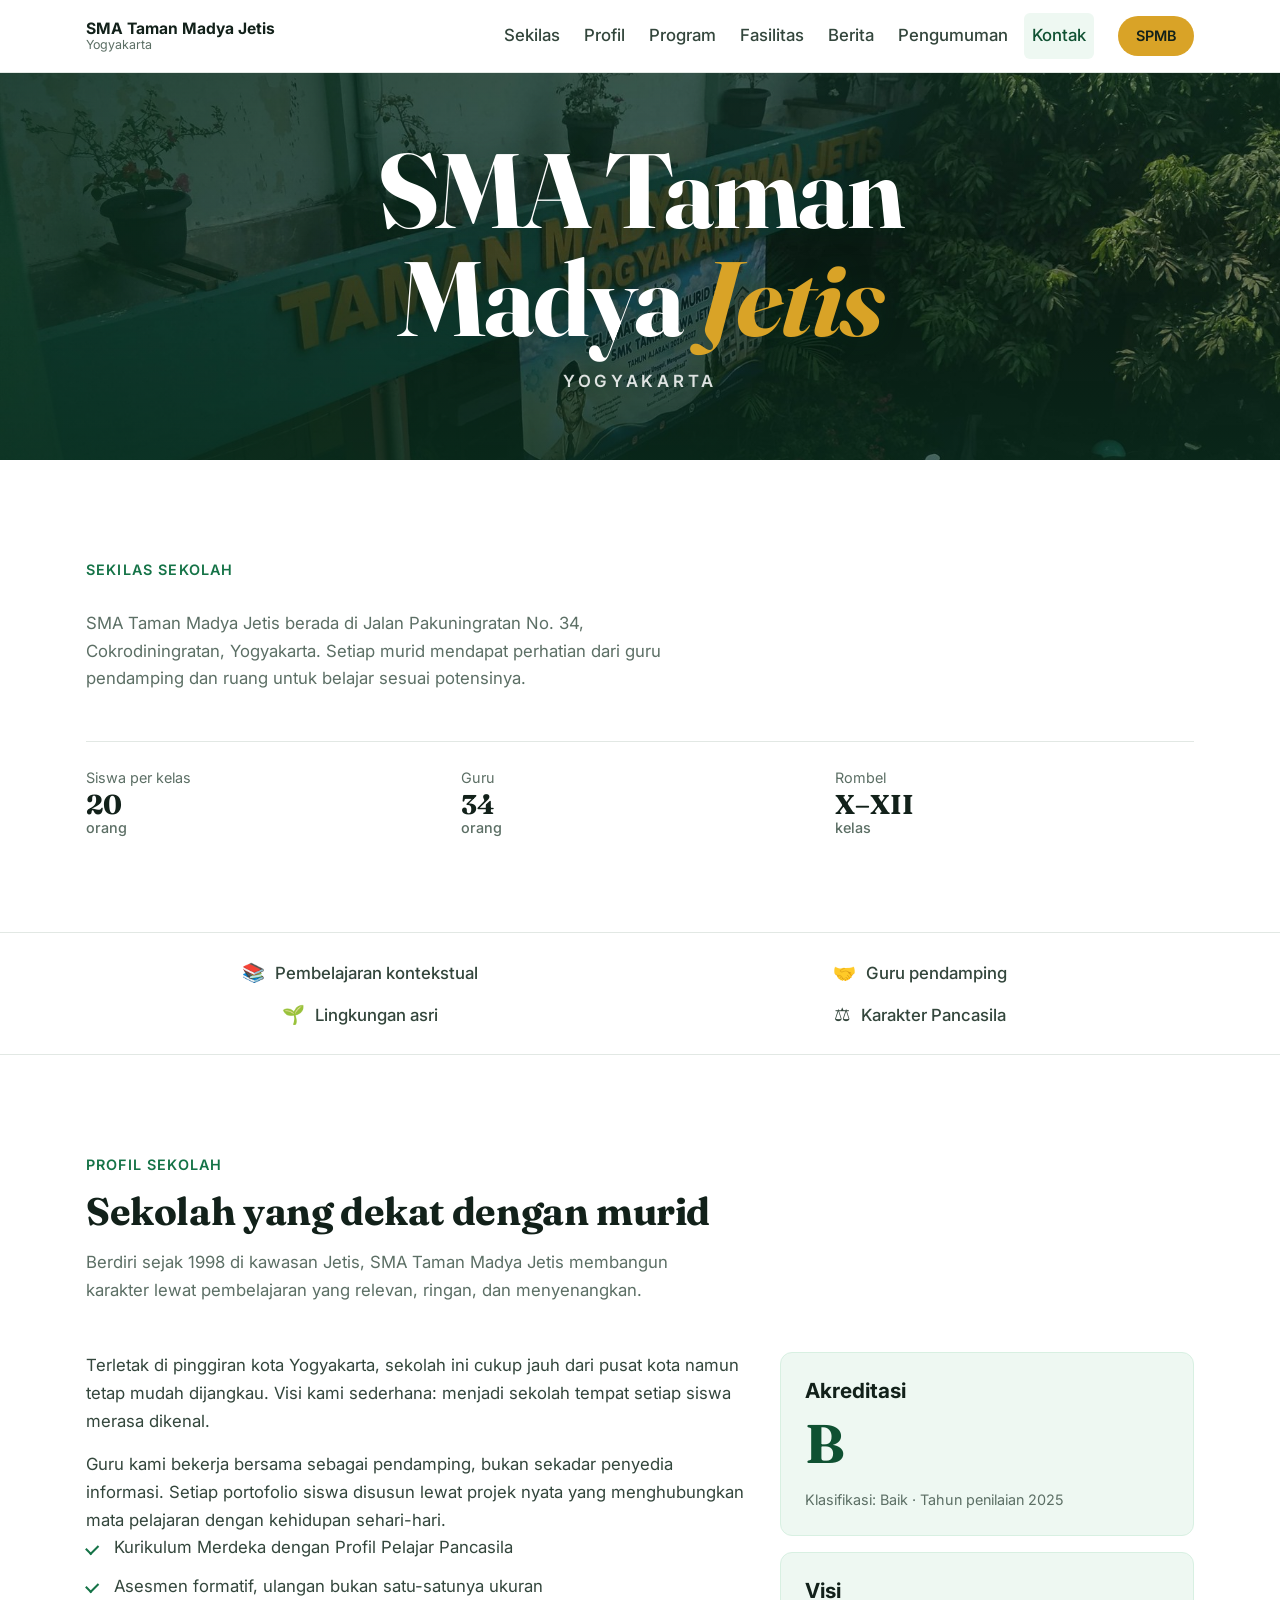
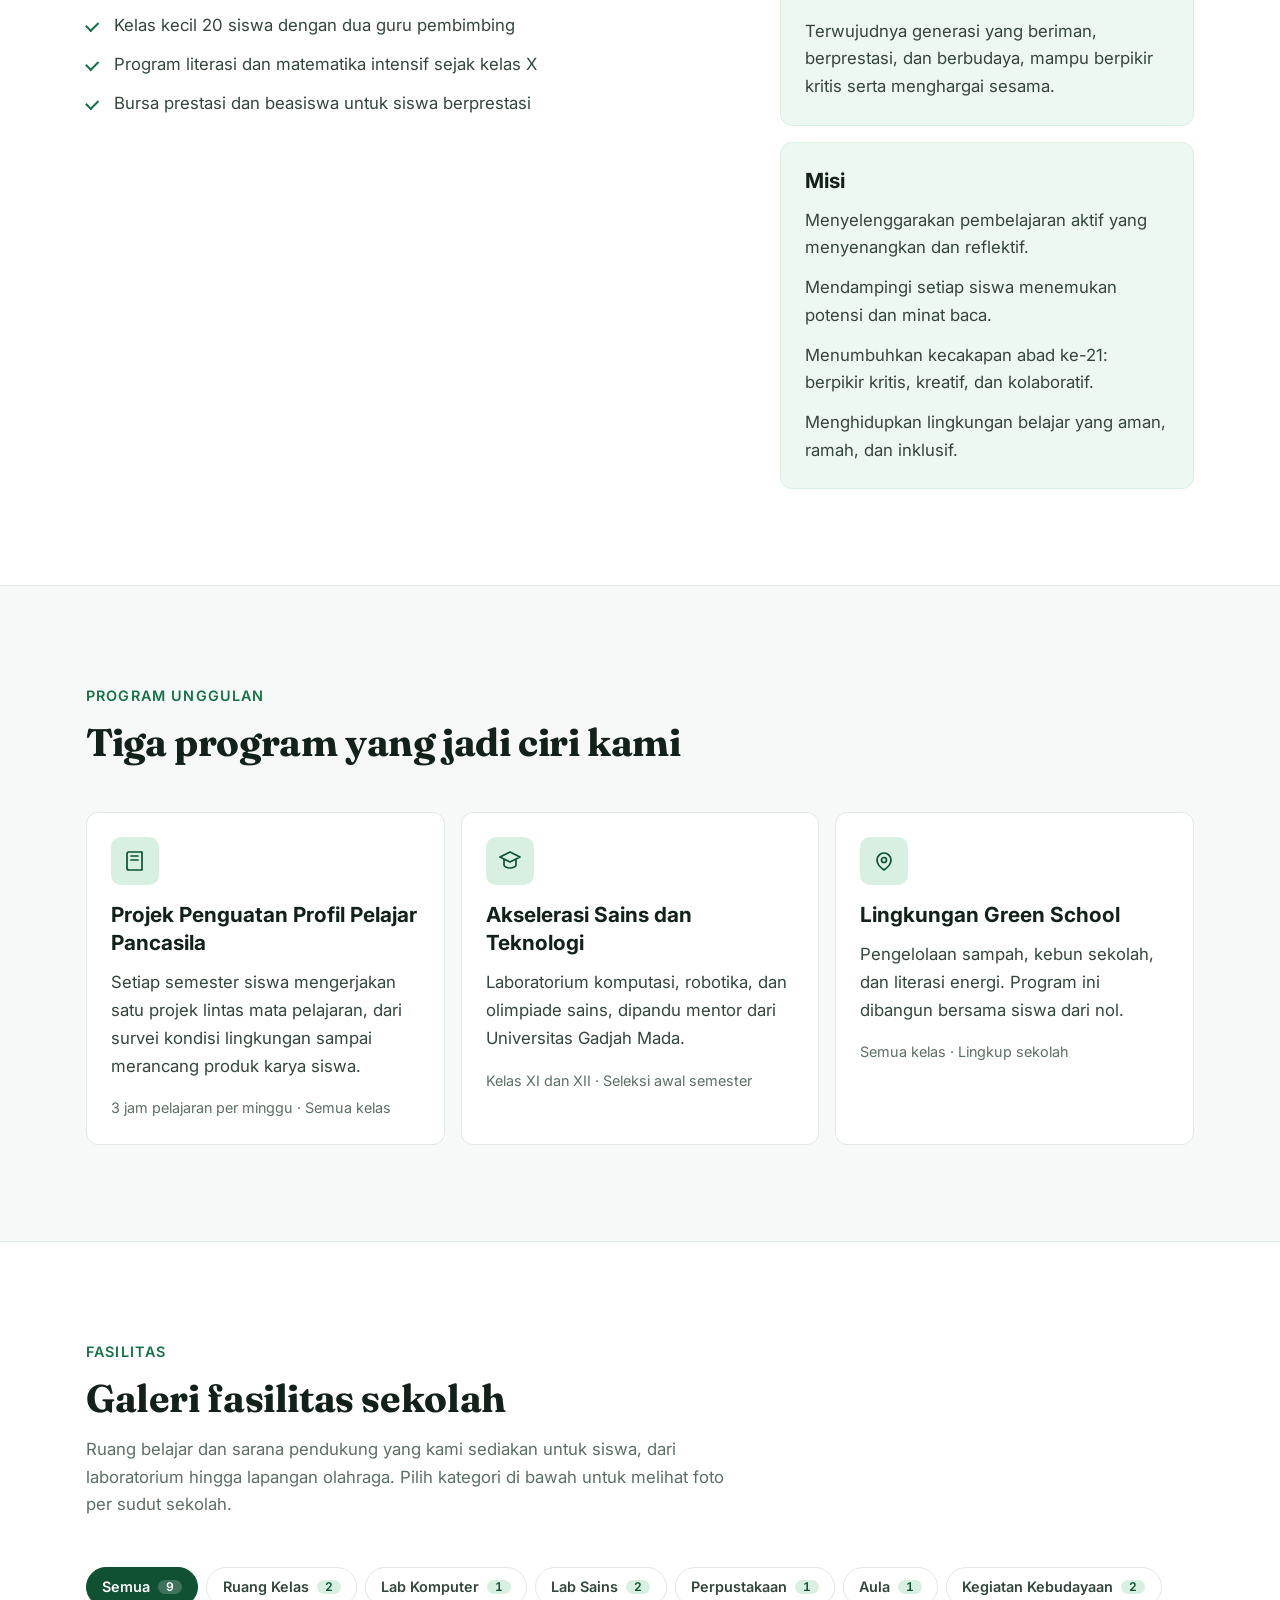
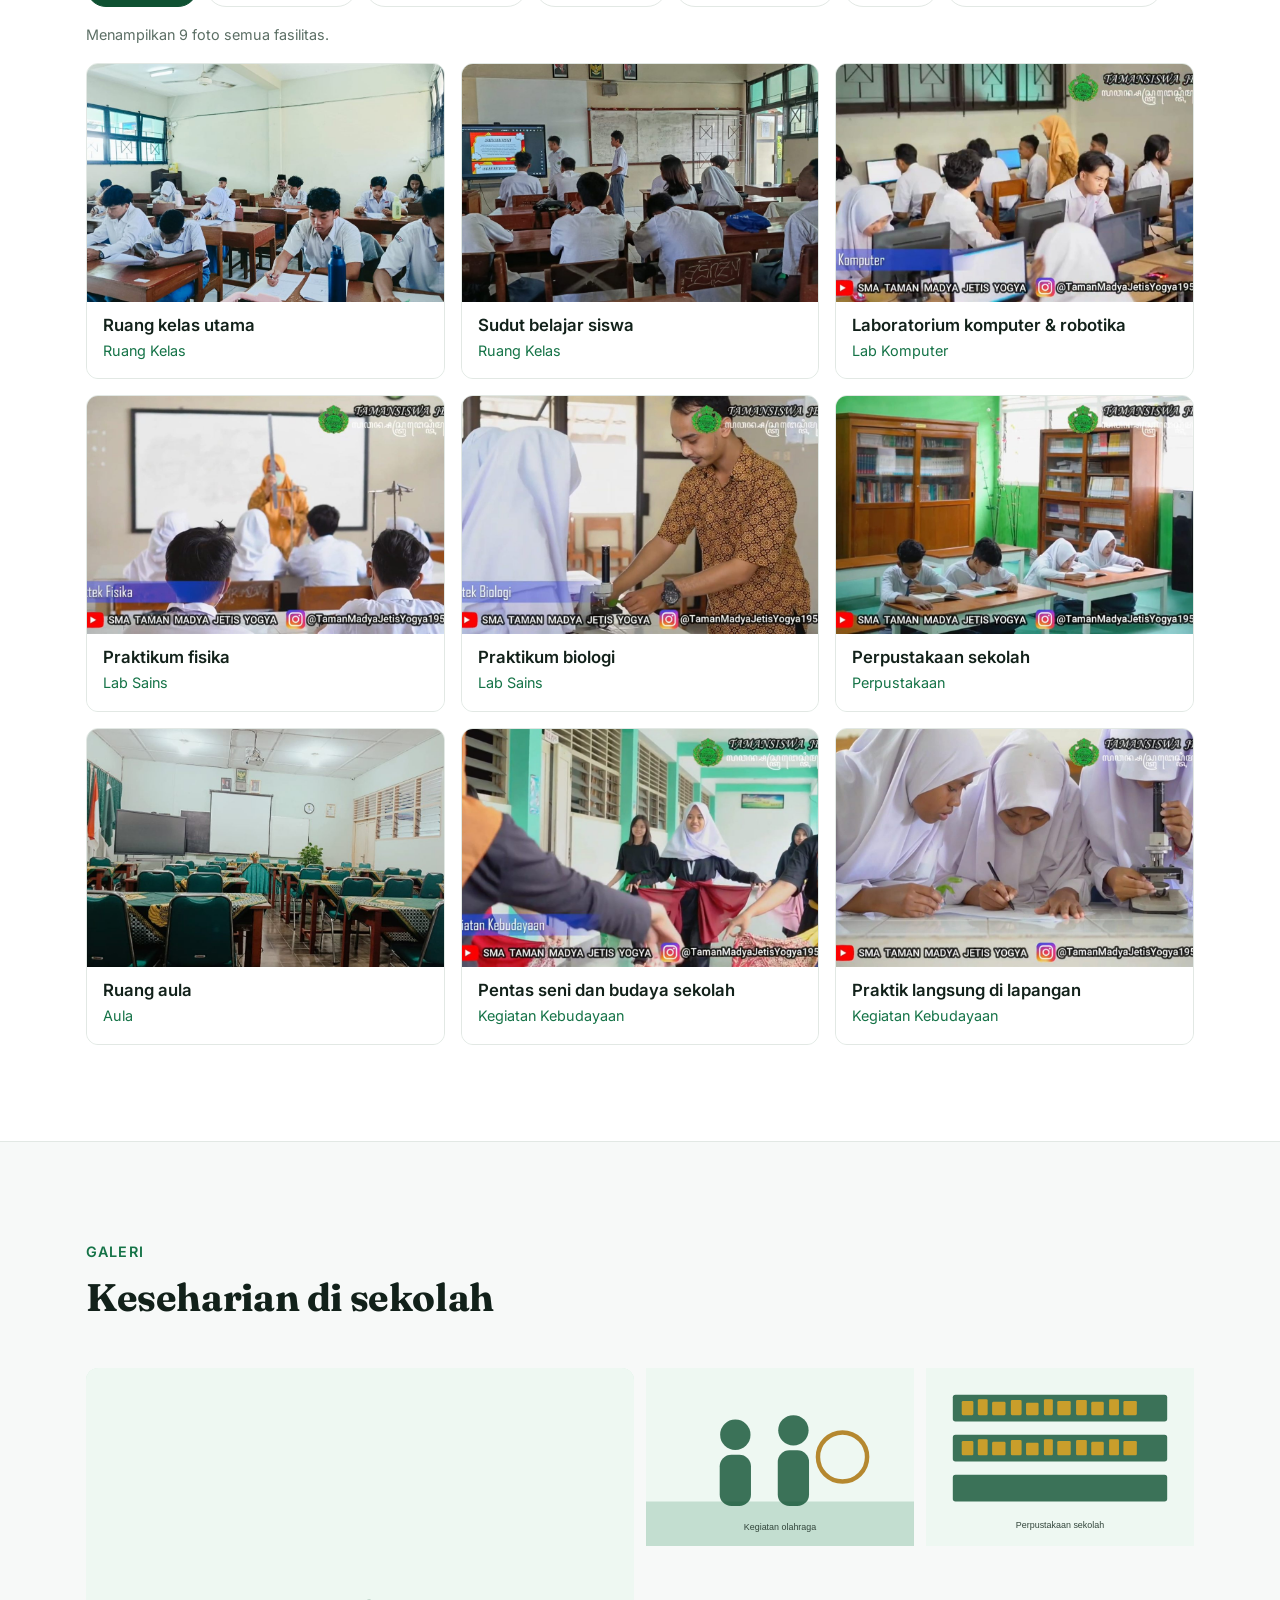
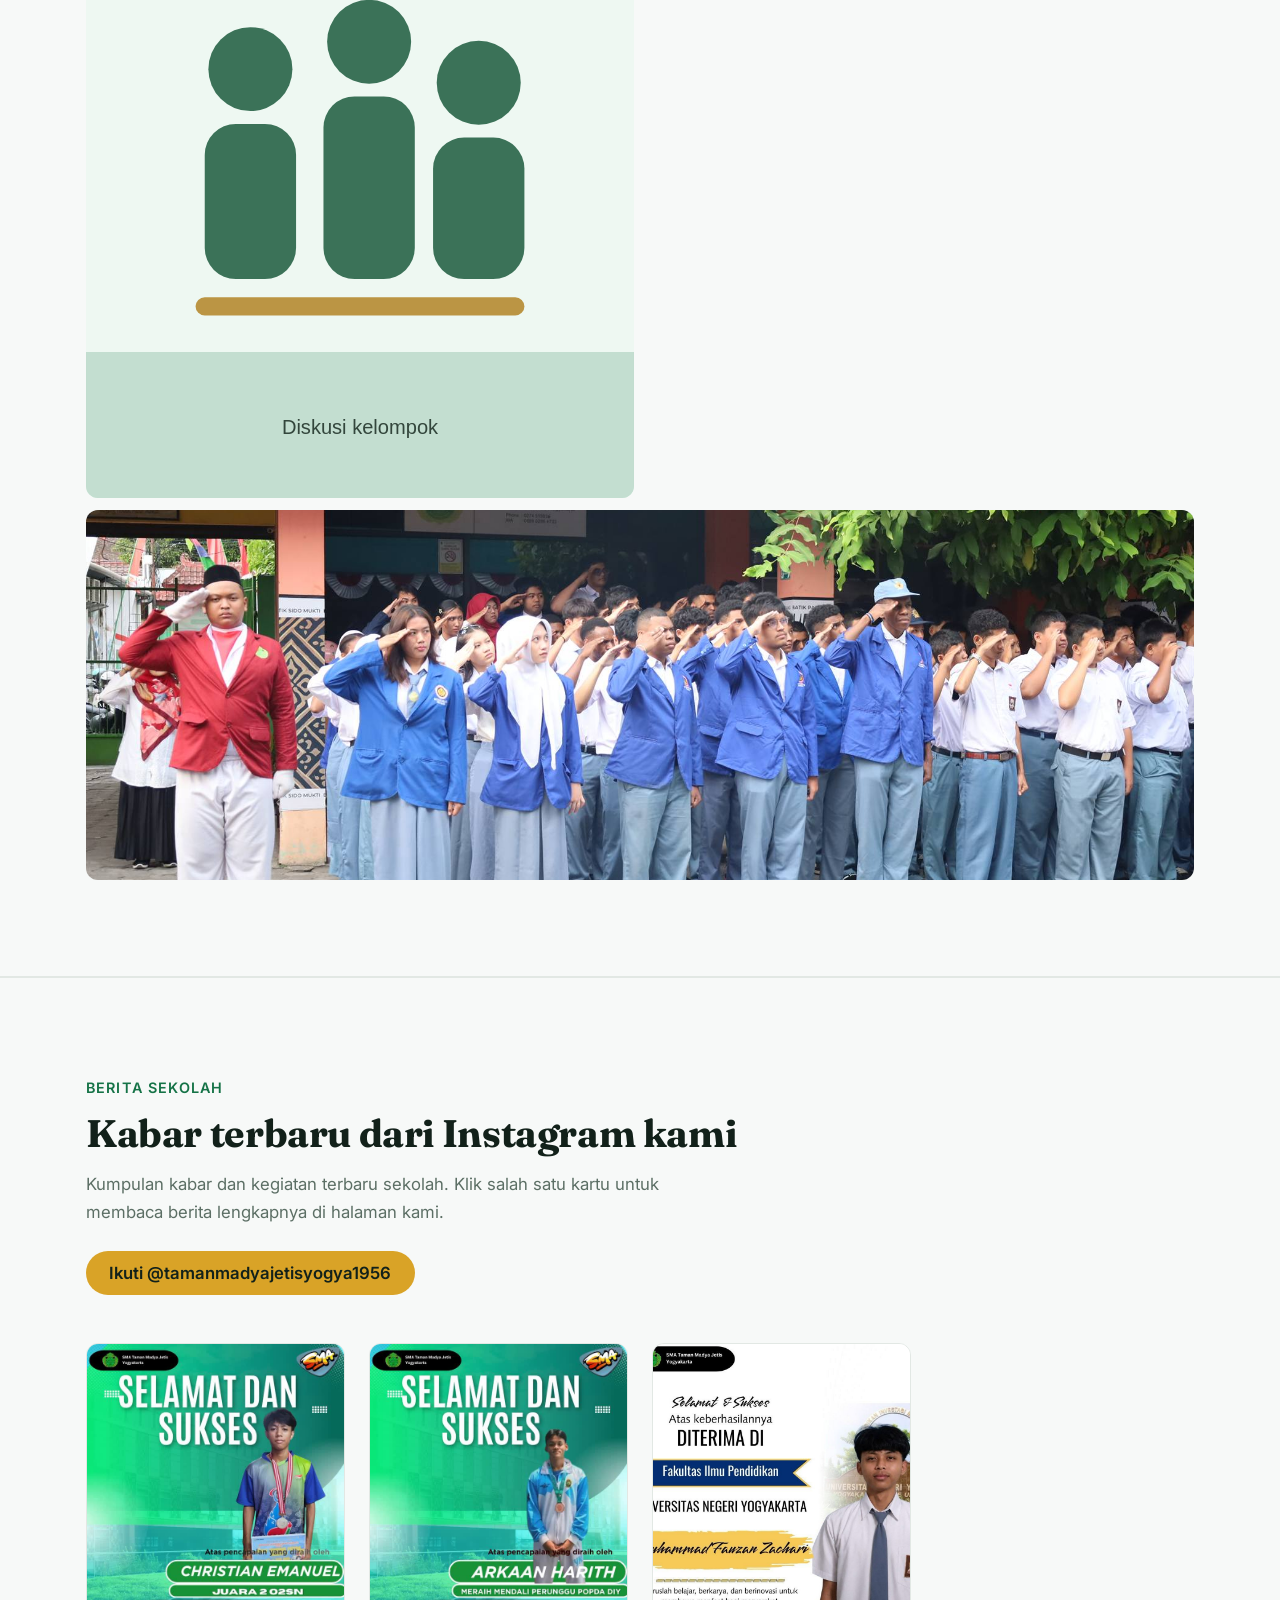
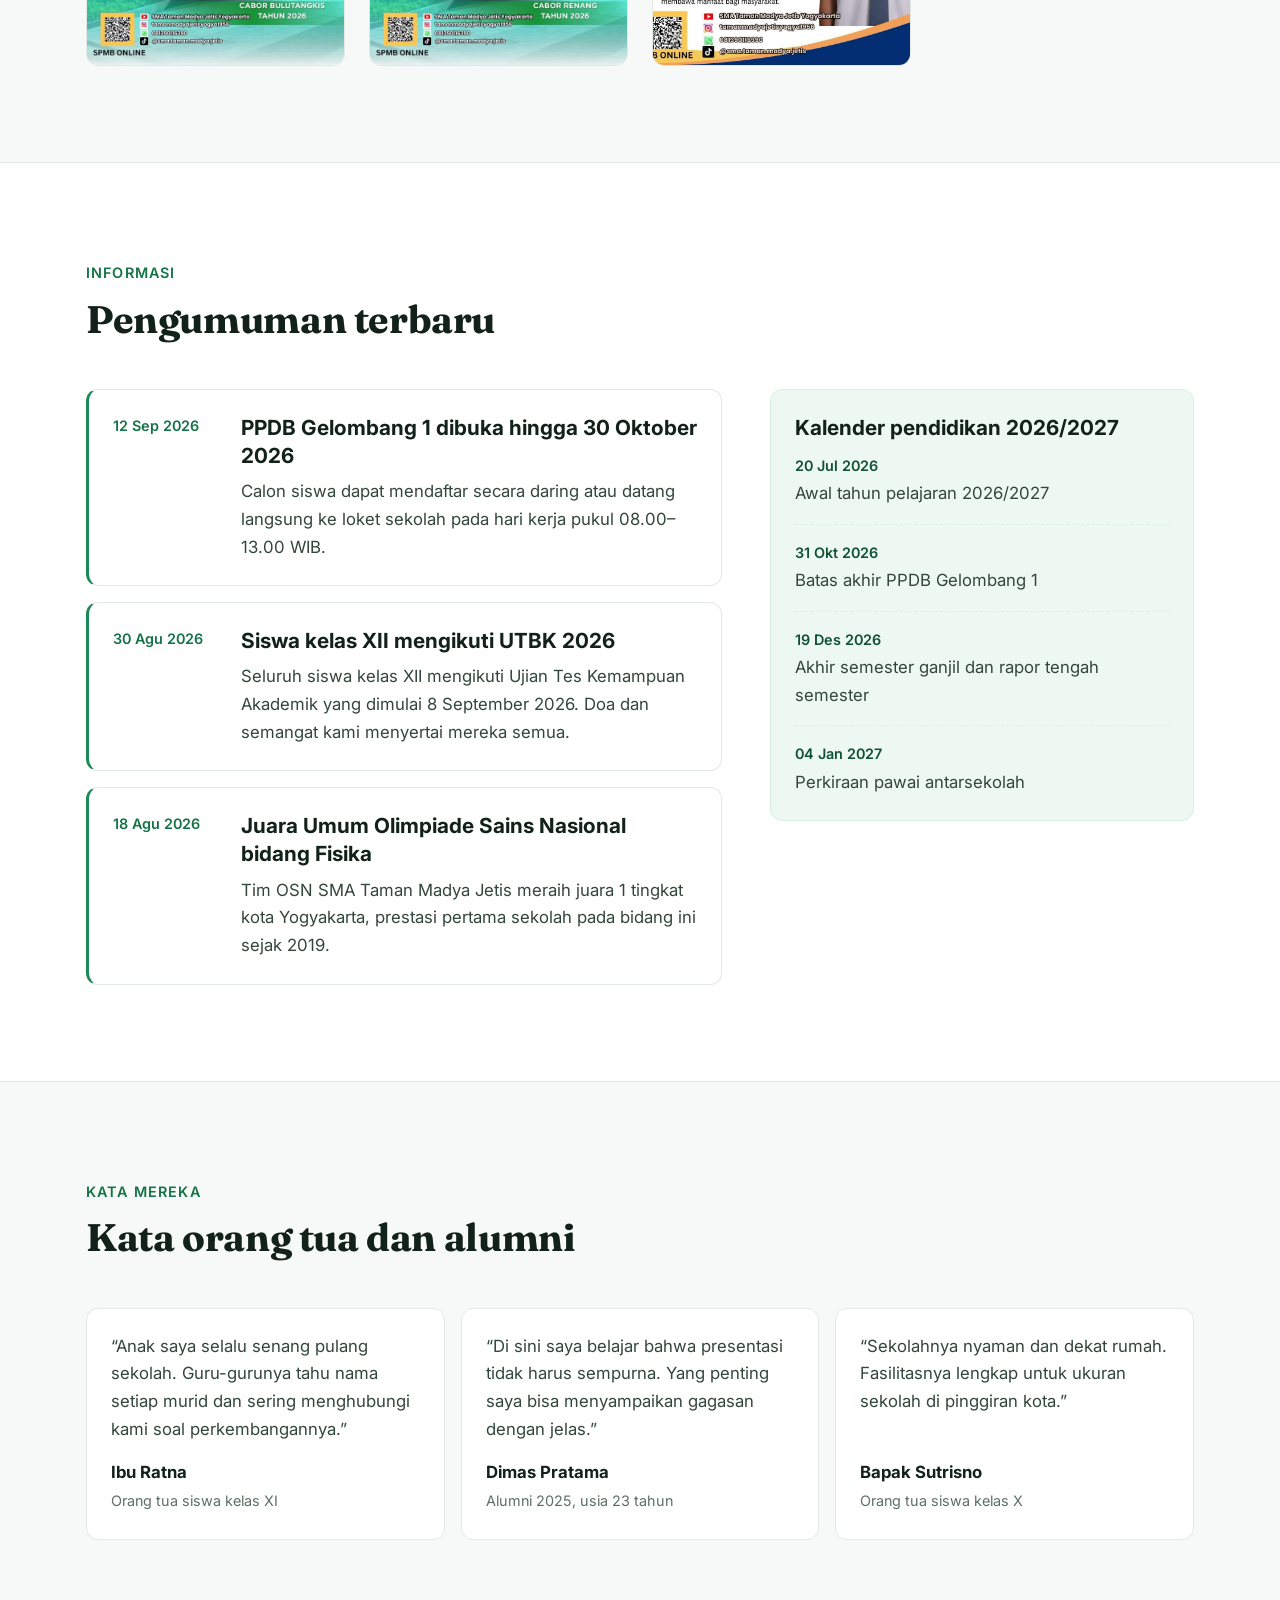
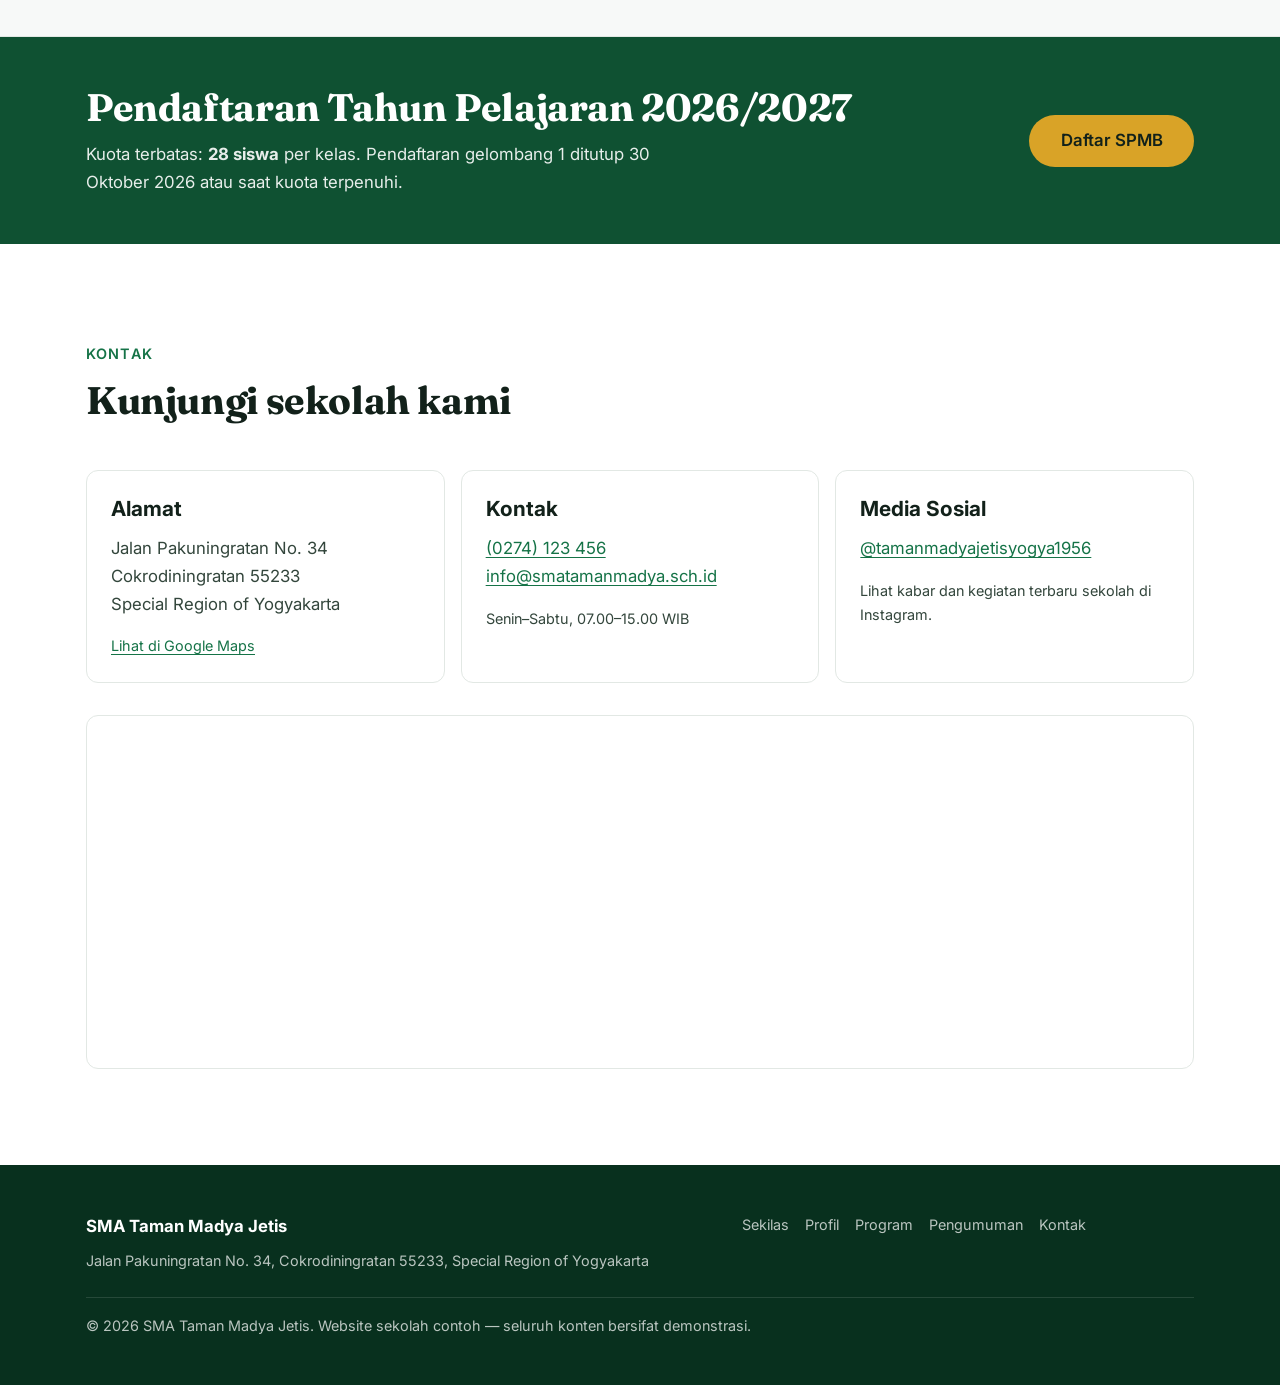
==== commit 633ee258: "refactor: rename kategori Kegiatan menjadi Kegiatan Kebudayaan Folder img/fasilitas/kegiatan menjadi" ====
--- a/index.html
+++ b/index.html
@@ -254,10 +254,10 @@
                 data-facility-filter="aula" data-facility-label="aula">
           Aula<span class="facility-tab-count" aria-hidden="true">1</span>
         </button>
-        <button type="button" class="facility-tab" role="tab" id="facility-tab-kegiatan"
+        <button type="button" class="facility-tab" role="tab" id="facility-tab-kegiatan-kebudayaan"
                 aria-selected="false" aria-controls="facility-panel" tabindex="-1"
-                data-facility-filter="kegiatan" data-facility-label="kegiatan sekolah">
-          Kegiatan<span class="facility-tab-count" aria-hidden="true">2</span>
+                data-facility-filter="kegiatan-kebudayaan" data-facility-label="kegiatan kebudayaan">
+          Kegiatan Kebudayaan<span class="facility-tab-count" aria-hidden="true">2</span>
         </button>
       </div>
 
@@ -350,27 +350,27 @@
               </figcaption>
             </figure>
           </li>
-          <li class="facility-item reveal" data-facility="kegiatan">
-            <figure class="facility-figure">
-              <img src="img/fasilitas/kegiatan/kegiatan.jpg"
+          <li class="facility-item reveal" data-facility="kegiatan-kebudayaan">
+            <figure class="facility-figure">
+              <img src="img/fasilitas/kegiatan-kebudayaan/kegiatan-kebudayaan.jpg"
                    width="1200" height="678"
-                   alt="Suasana kegiatan belajar bersama siswa di sekolah."
-                   loading="lazy" decoding="async">
-              <figcaption class="facility-caption">
-                <span class="facility-name">Kegiatan belajar bersama</span>
-                <span class="facility-tag">Kegiatan</span>
-              </figcaption>
-            </figure>
-          </li>
-          <li class="facility-item reveal" data-facility="kegiatan">
-            <figure class="facility-figure">
-              <img src="img/fasilitas/kegiatan/kegiatan-praktek.jpg"
+                   alt="Suasana kegiatan seni dan budaya yang melibatkan siswa sekolah."
+                   loading="lazy" decoding="async">
+              <figcaption class="facility-caption">
+                <span class="facility-name">Pentas seni dan budaya sekolah</span>
+                <span class="facility-tag">Kegiatan Kebudayaan</span>
+              </figcaption>
+            </figure>
+          </li>
+          <li class="facility-item reveal" data-facility="kegiatan-kebudayaan">
+            <figure class="facility-figure">
+              <img src="img/fasilitas/kegiatan-kebudayaan/praktik-kebudayaan.jpg"
                    width="1200" height="682"
                    alt="Siswa mengikuti kegiatan praktik langsung di lingkungan sekolah."
                    loading="lazy" decoding="async">
               <figcaption class="facility-caption">
                 <span class="facility-name">Praktik langsung di lapangan</span>
-                <span class="facility-tag">Kegiatan</span>
+                <span class="facility-tag">Kegiatan Kebudayaan</span>
               </figcaption>
             </figure>
           </li>
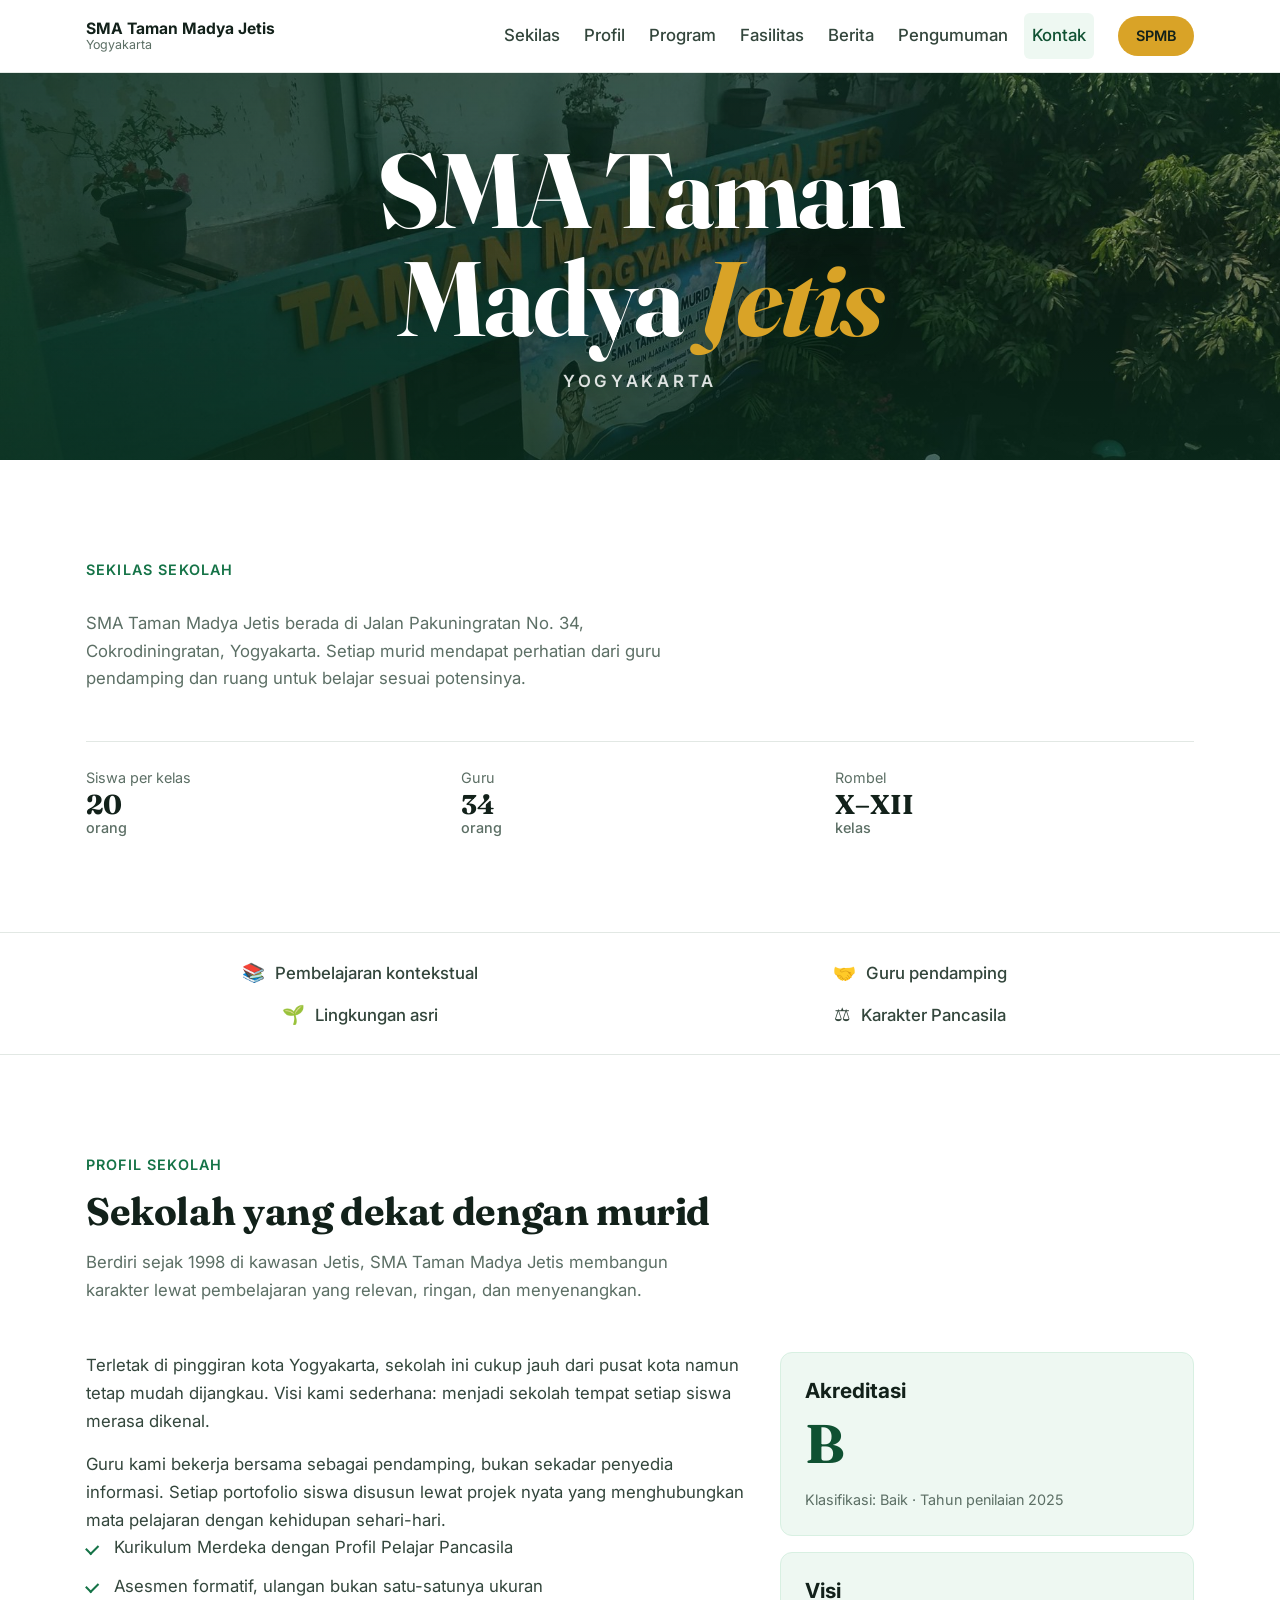
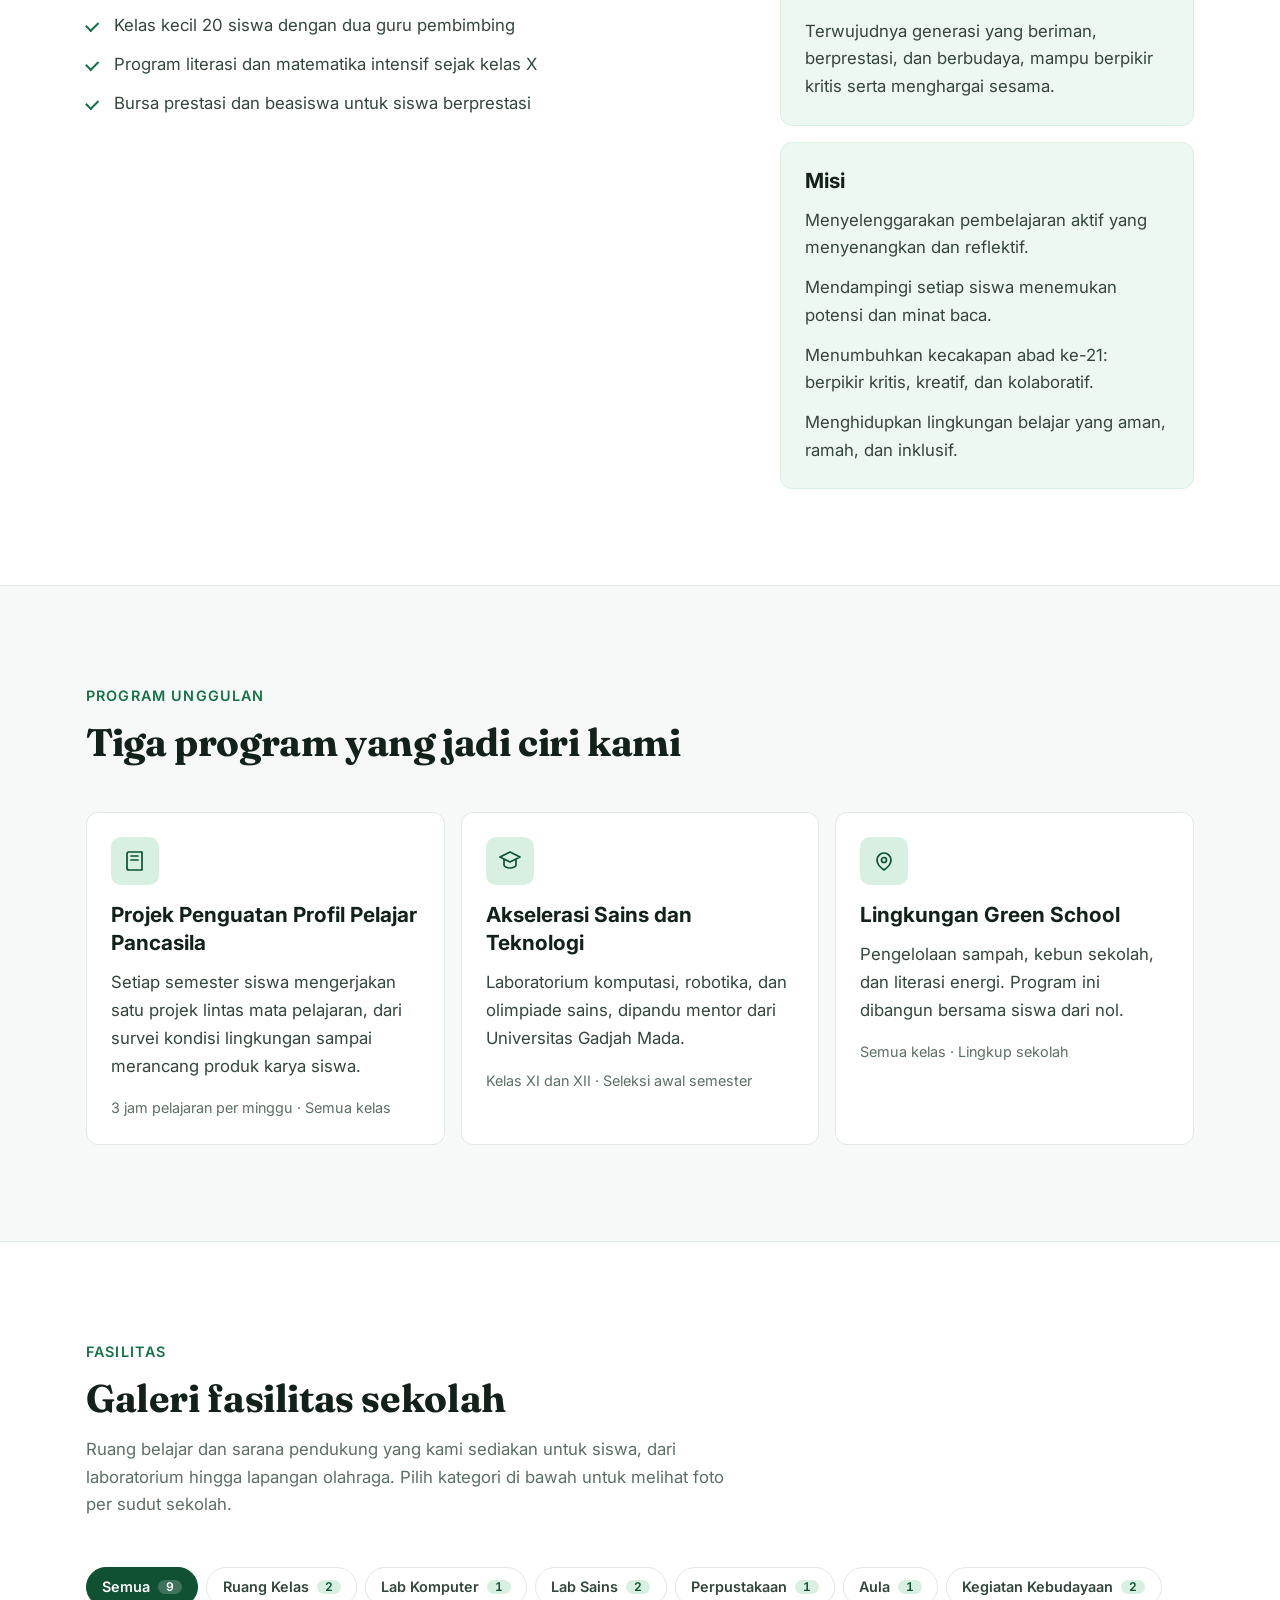
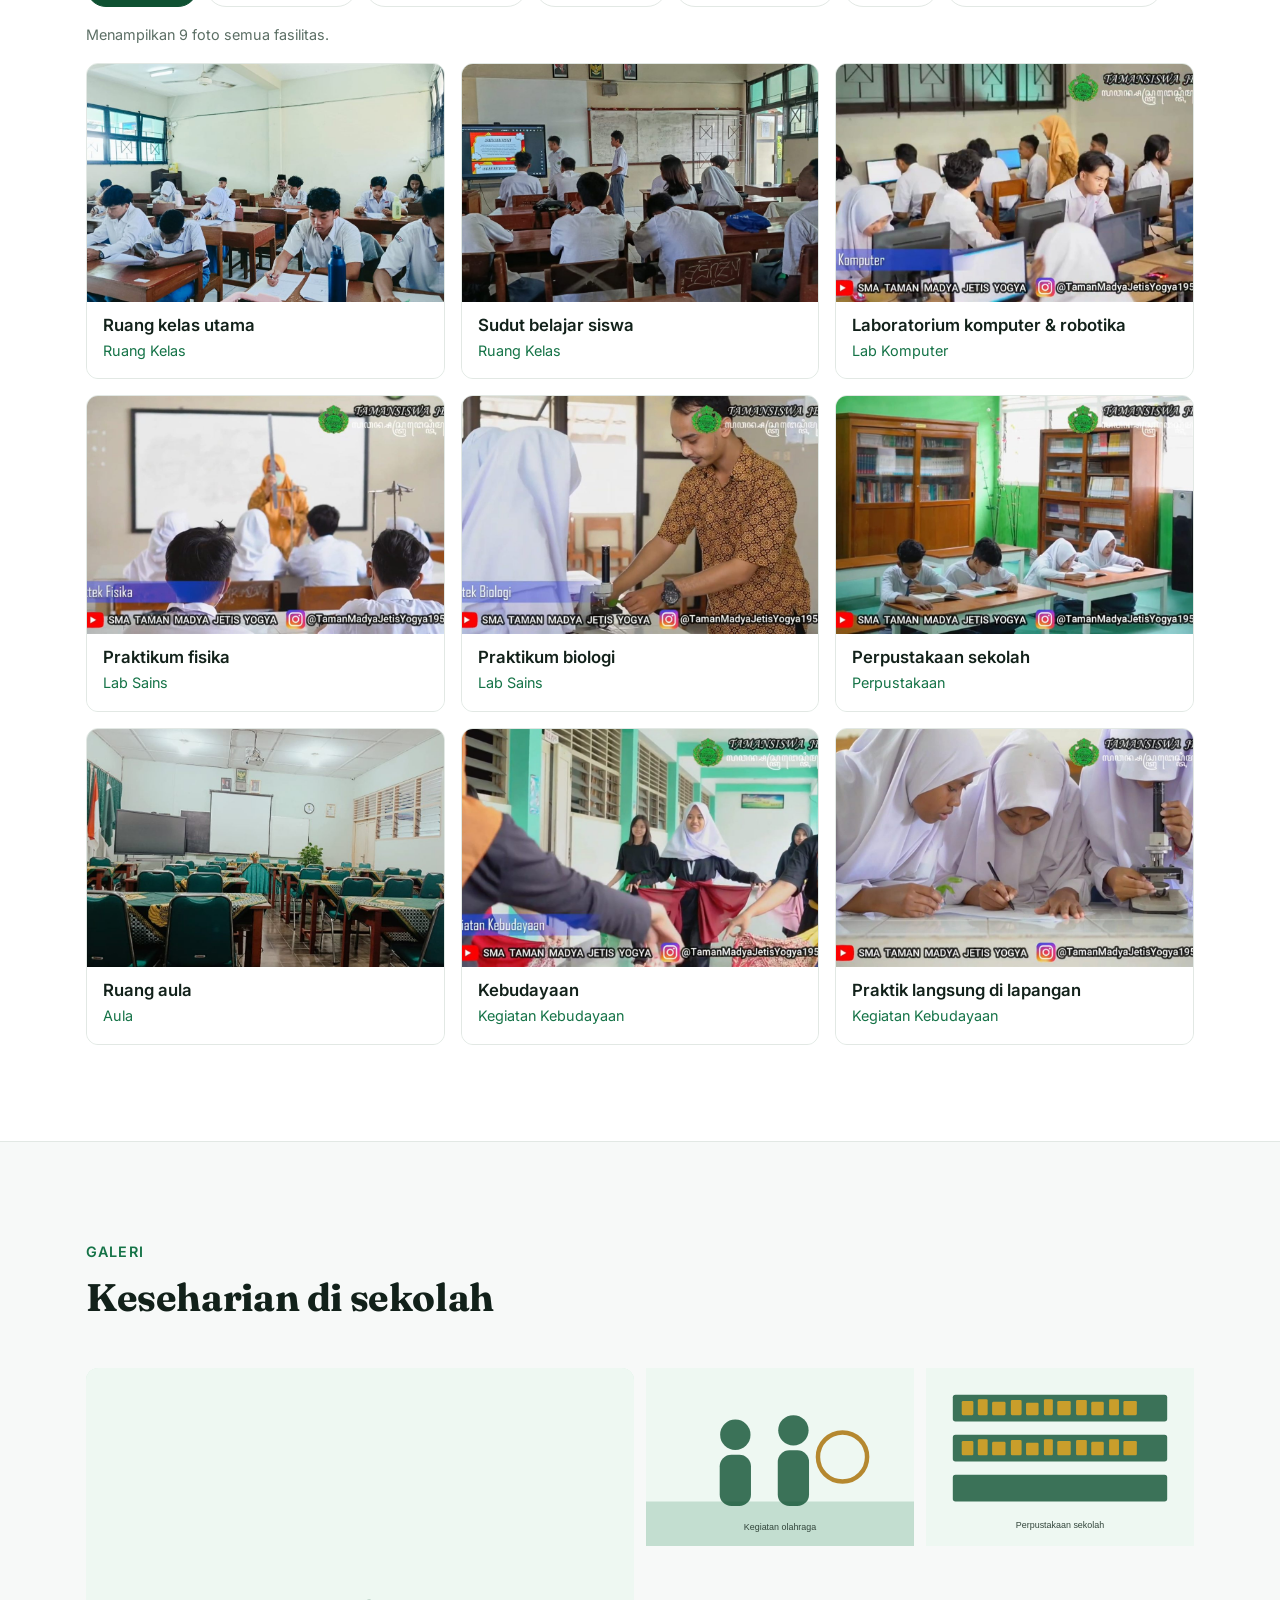
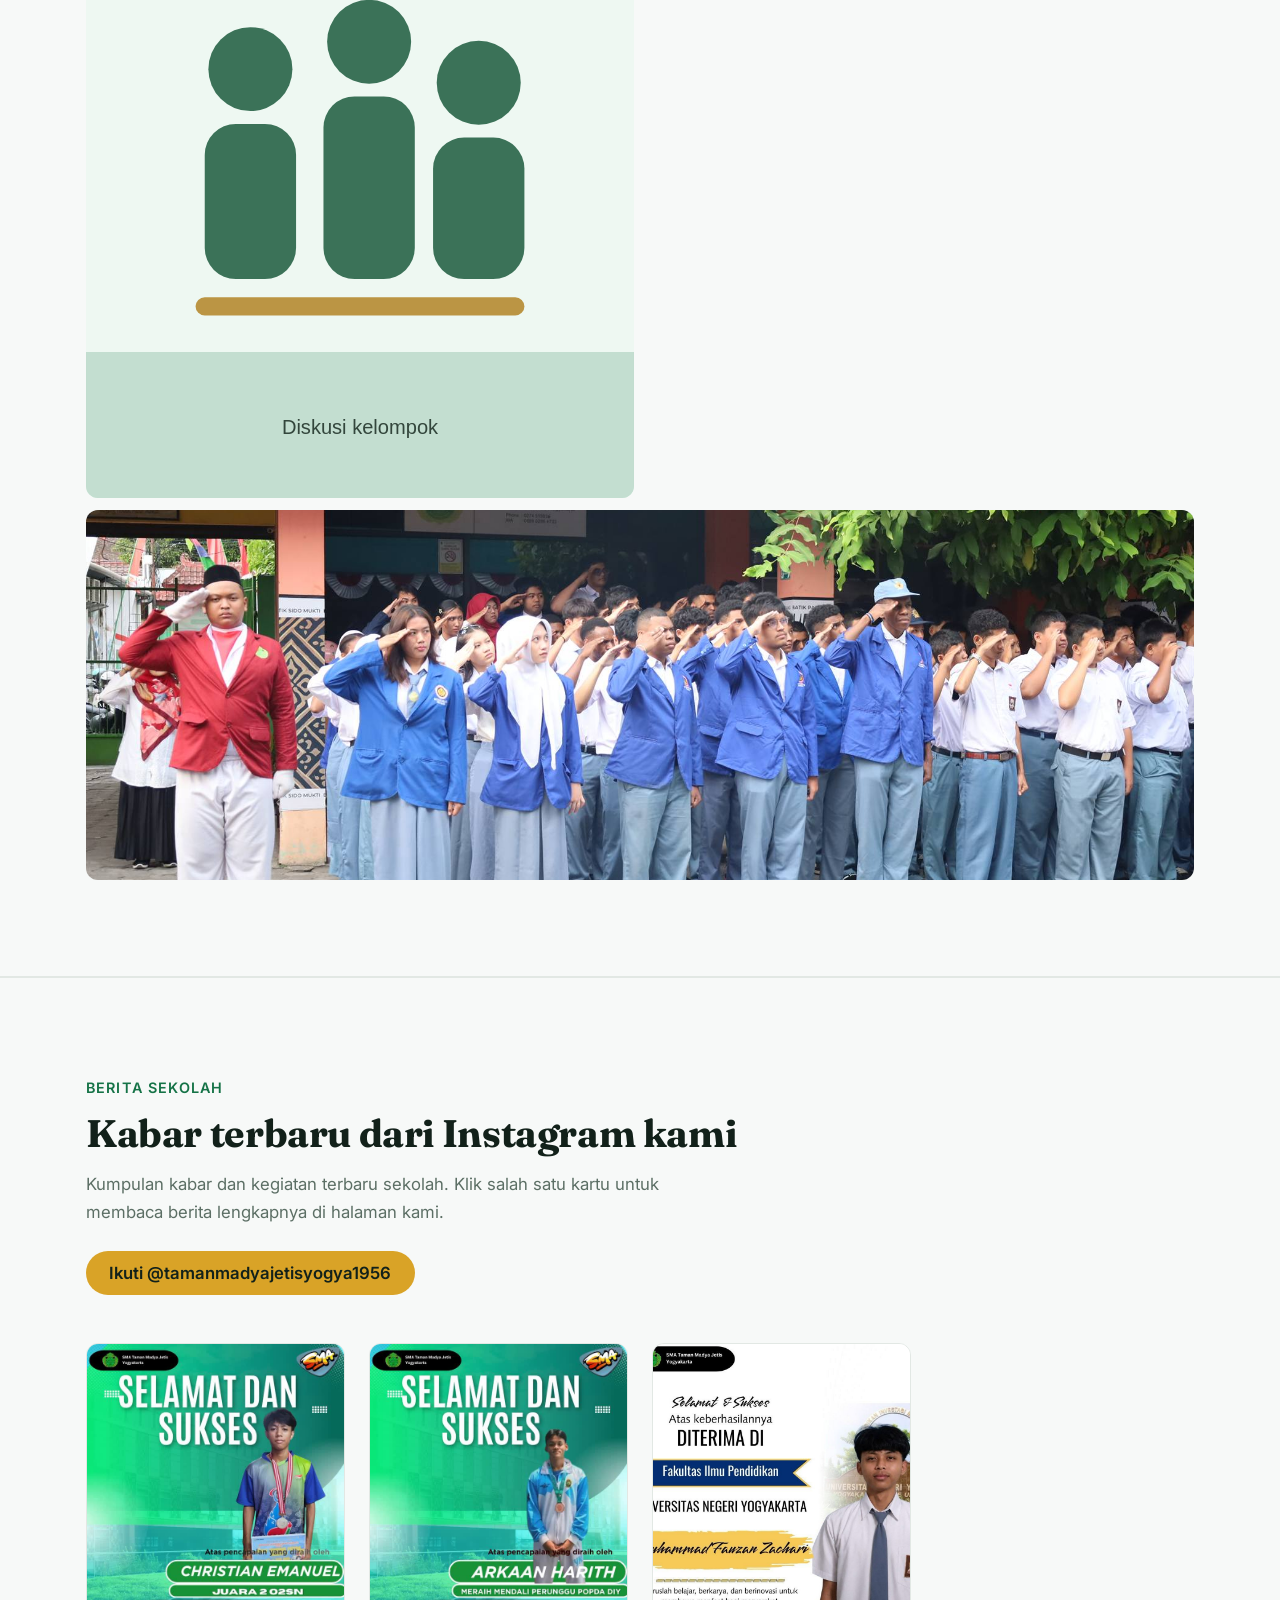
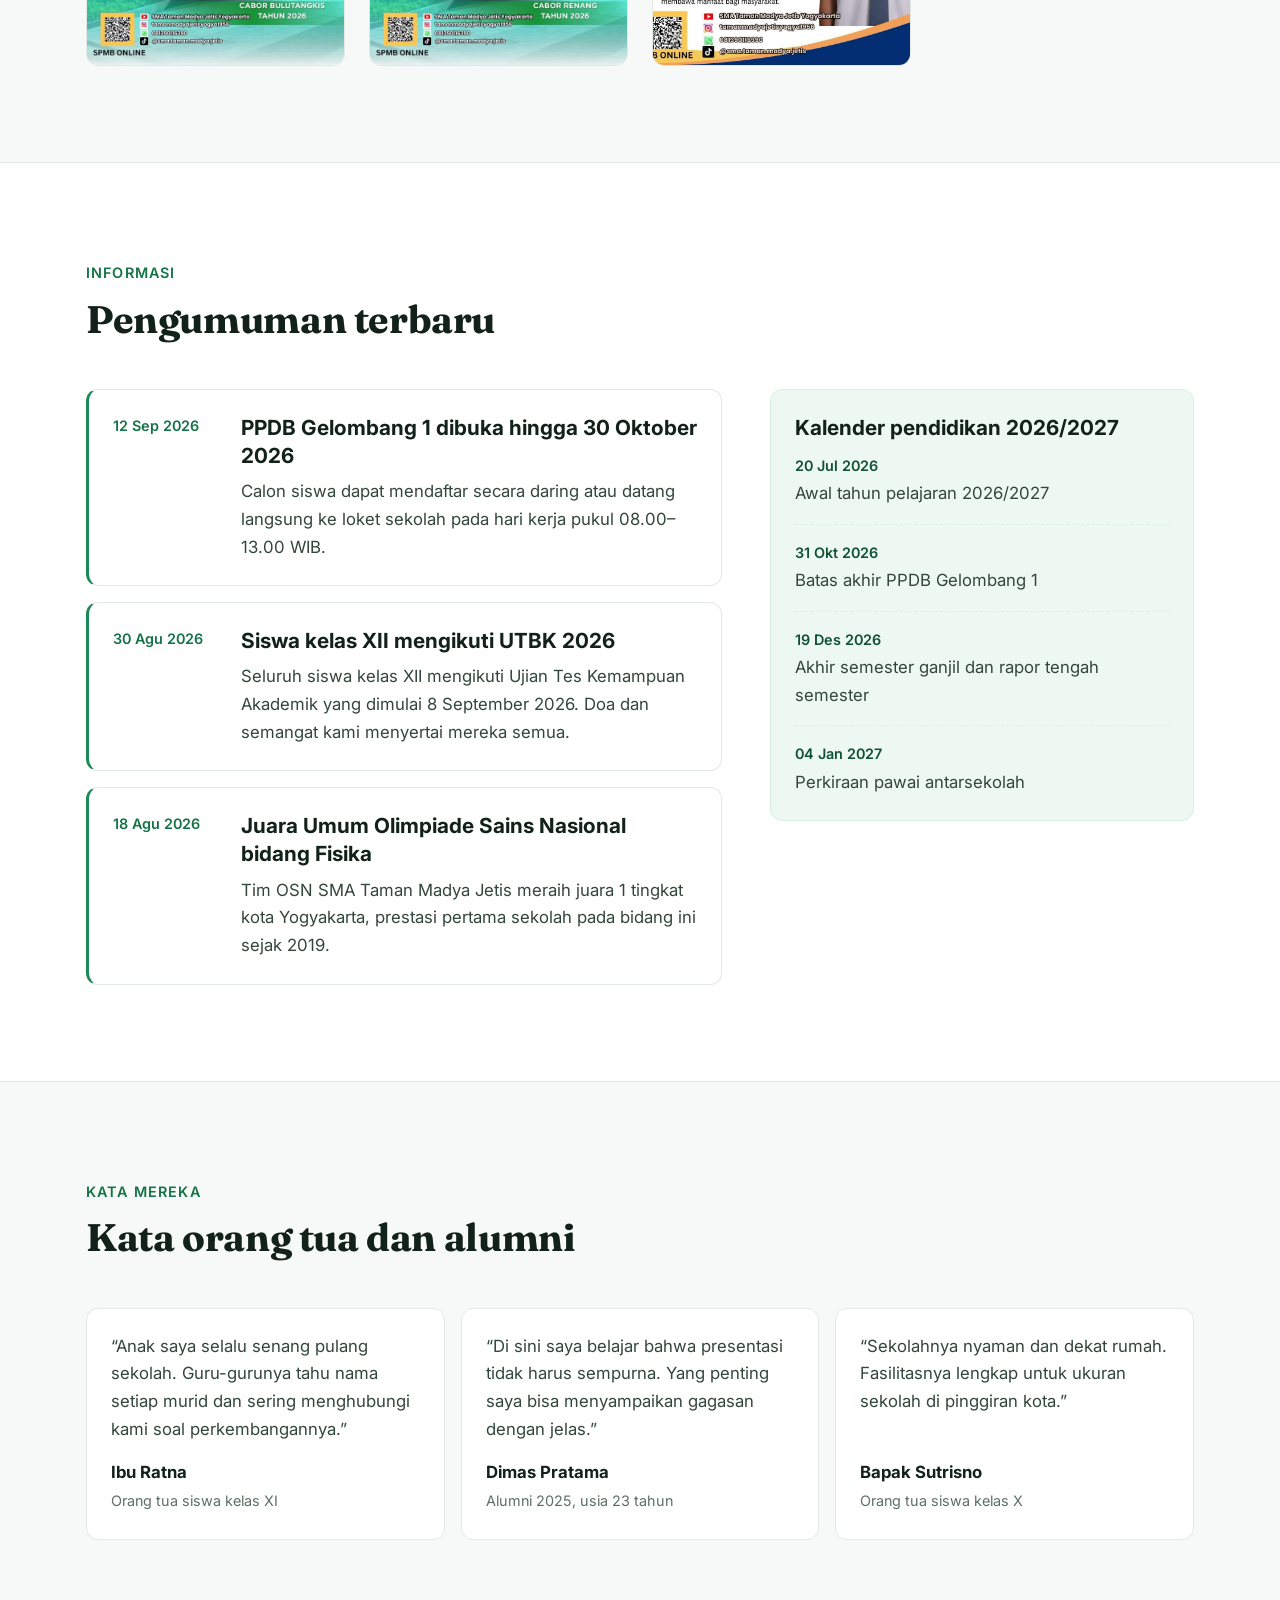
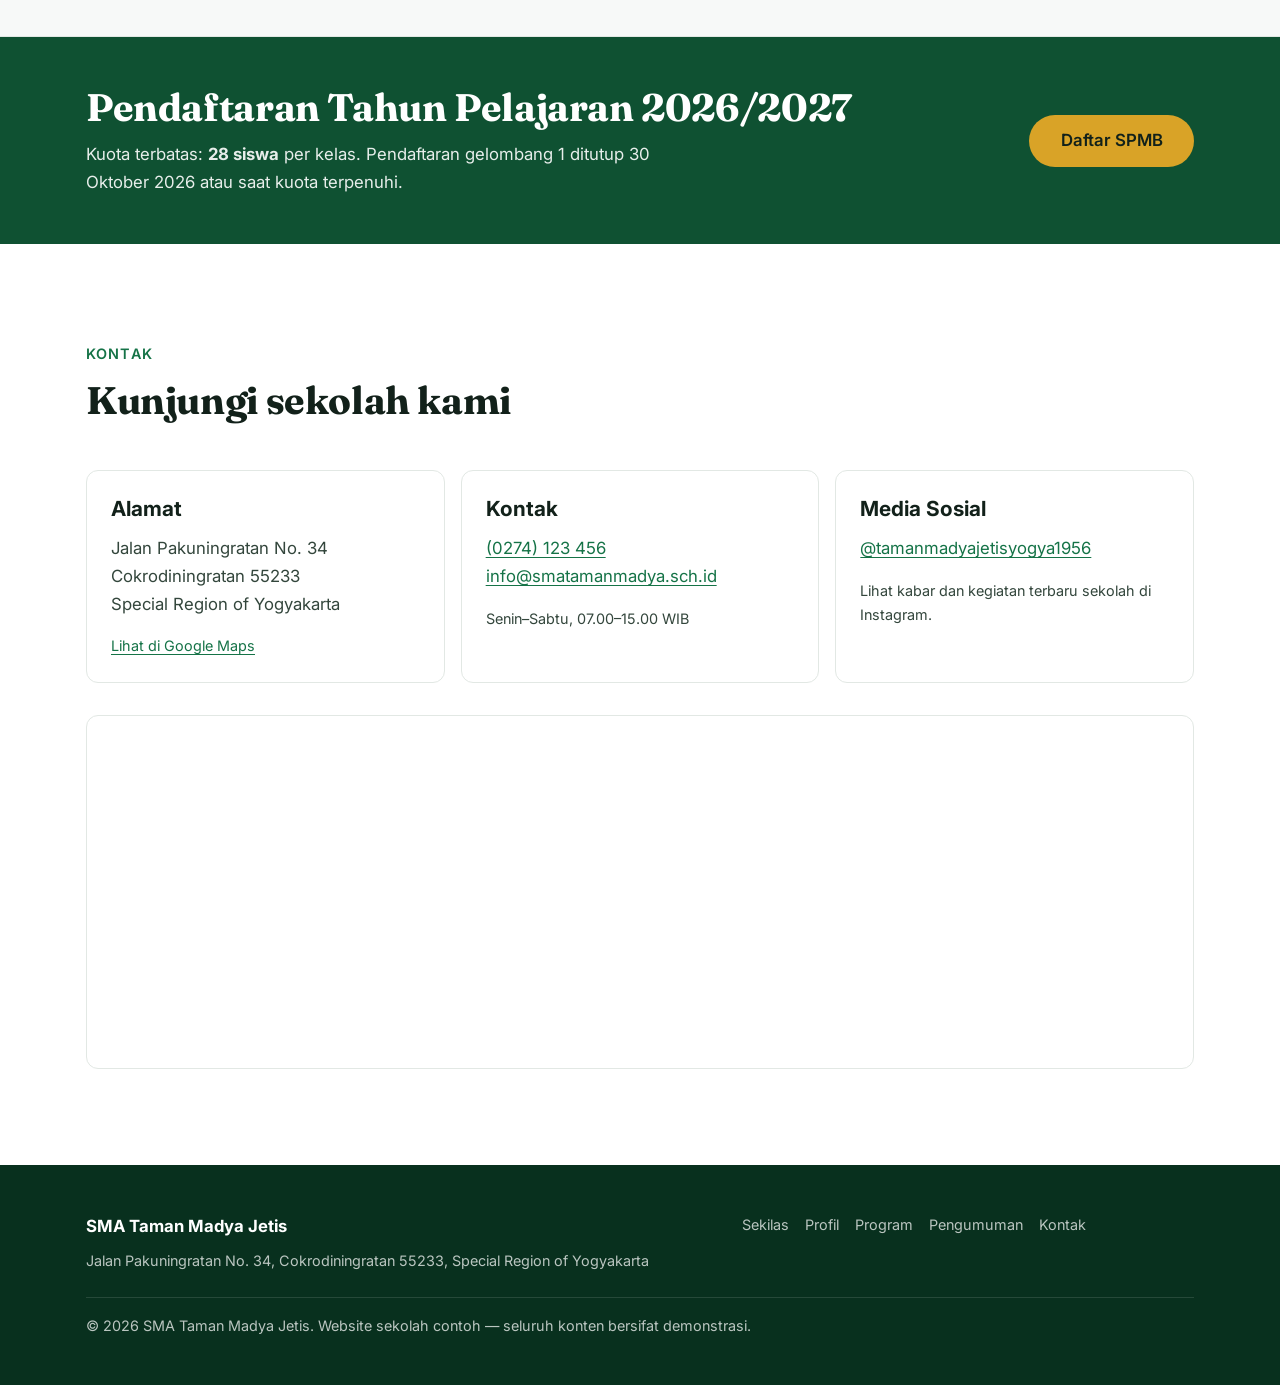
==== commit 274eb4cd: "Rename facility label 'Pentas seni dan budaya sekolah' to 'Kebudayaan'" ====
--- a/index.html
+++ b/index.html
@@ -357,7 +357,7 @@
                    alt="Suasana kegiatan seni dan budaya yang melibatkan siswa sekolah."
                    loading="lazy" decoding="async">
               <figcaption class="facility-caption">
-                <span class="facility-name">Pentas seni dan budaya sekolah</span>
+                <span class="facility-name">Kebudayaan</span>
                 <span class="facility-tag">Kegiatan Kebudayaan</span>
               </figcaption>
             </figure>
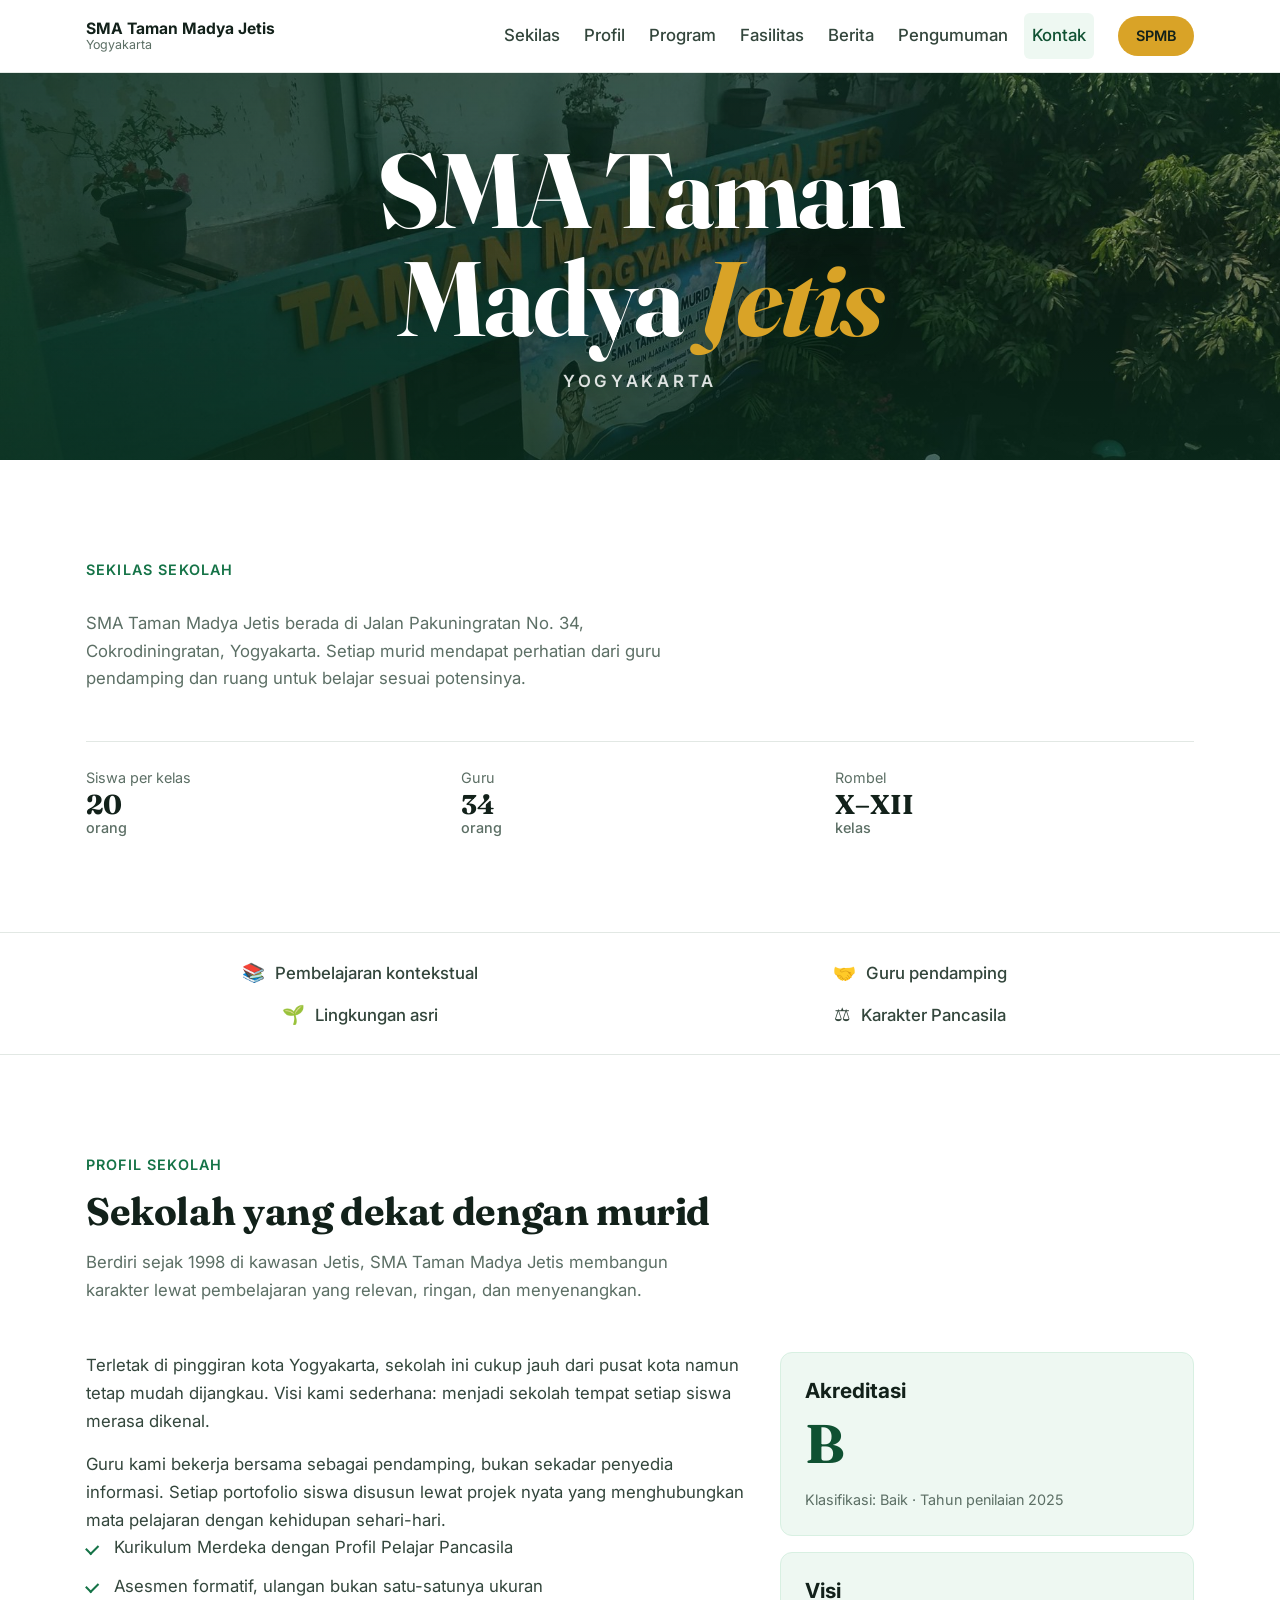
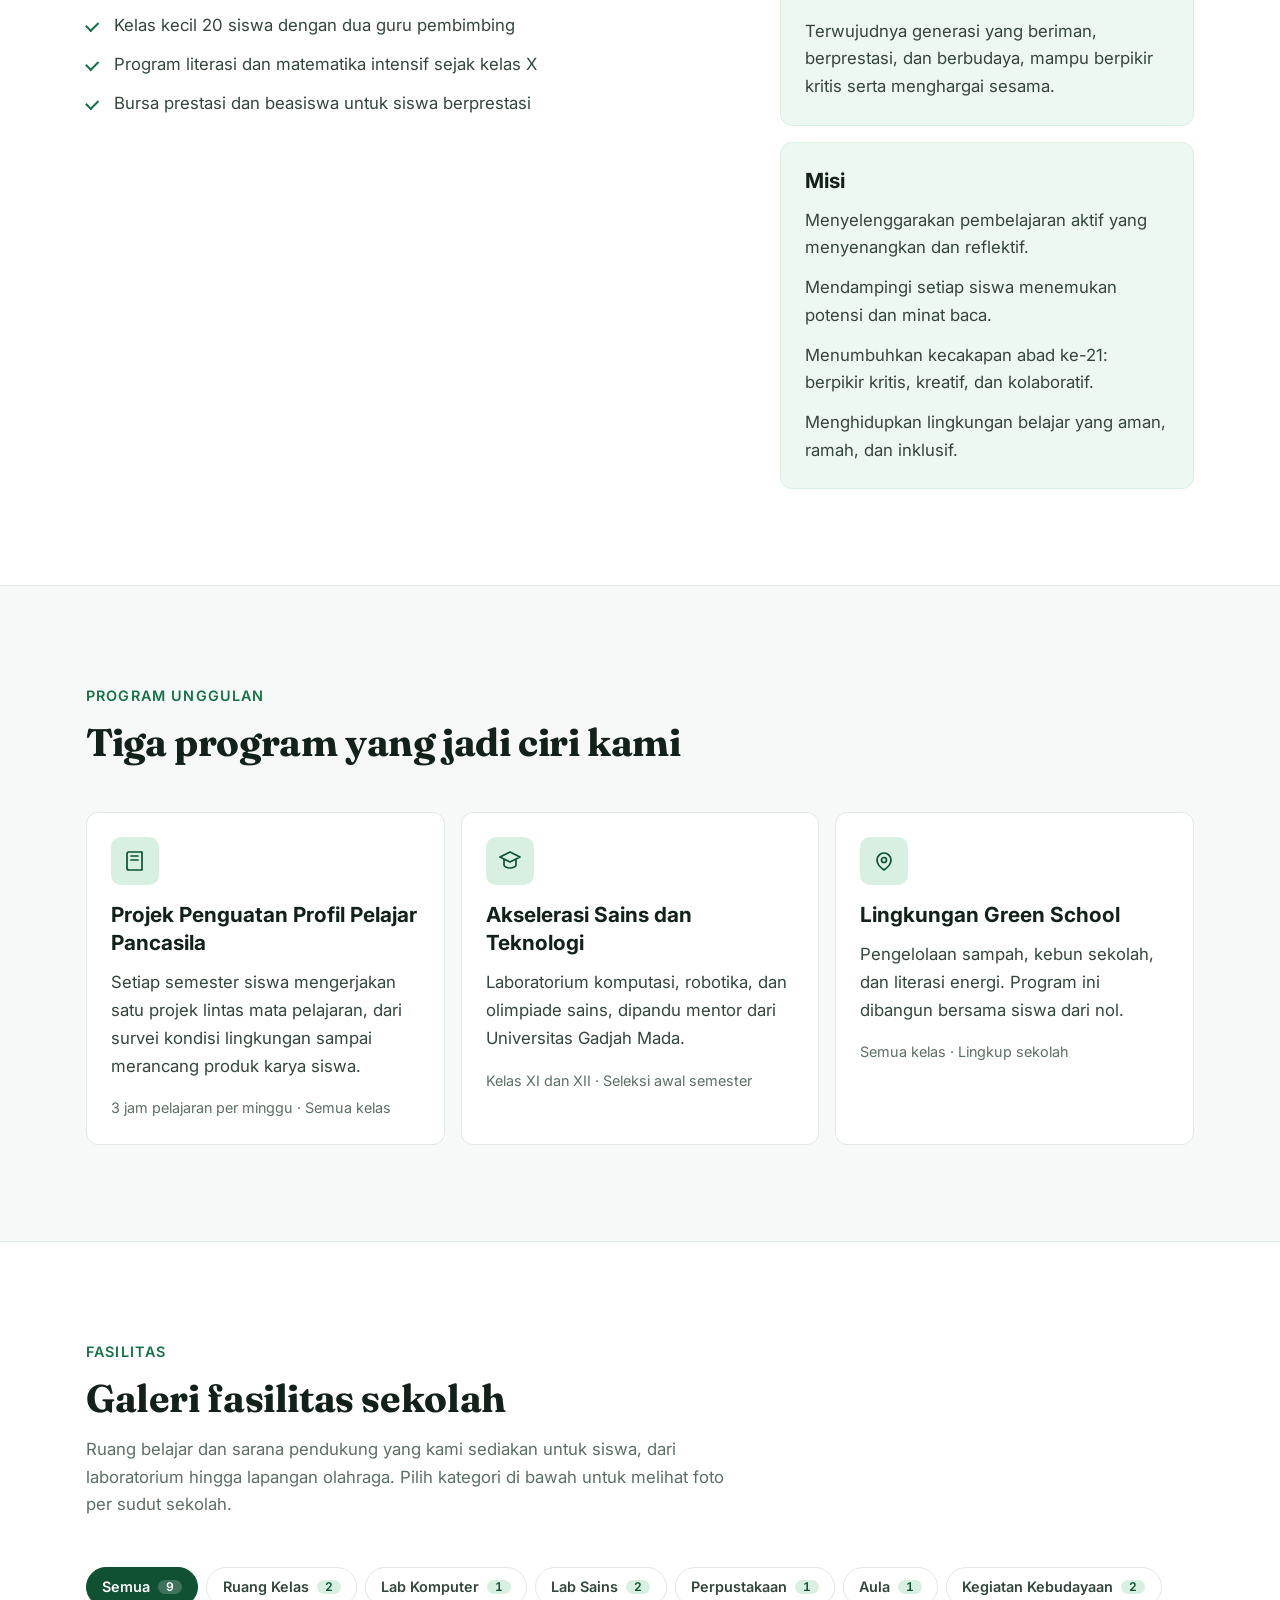
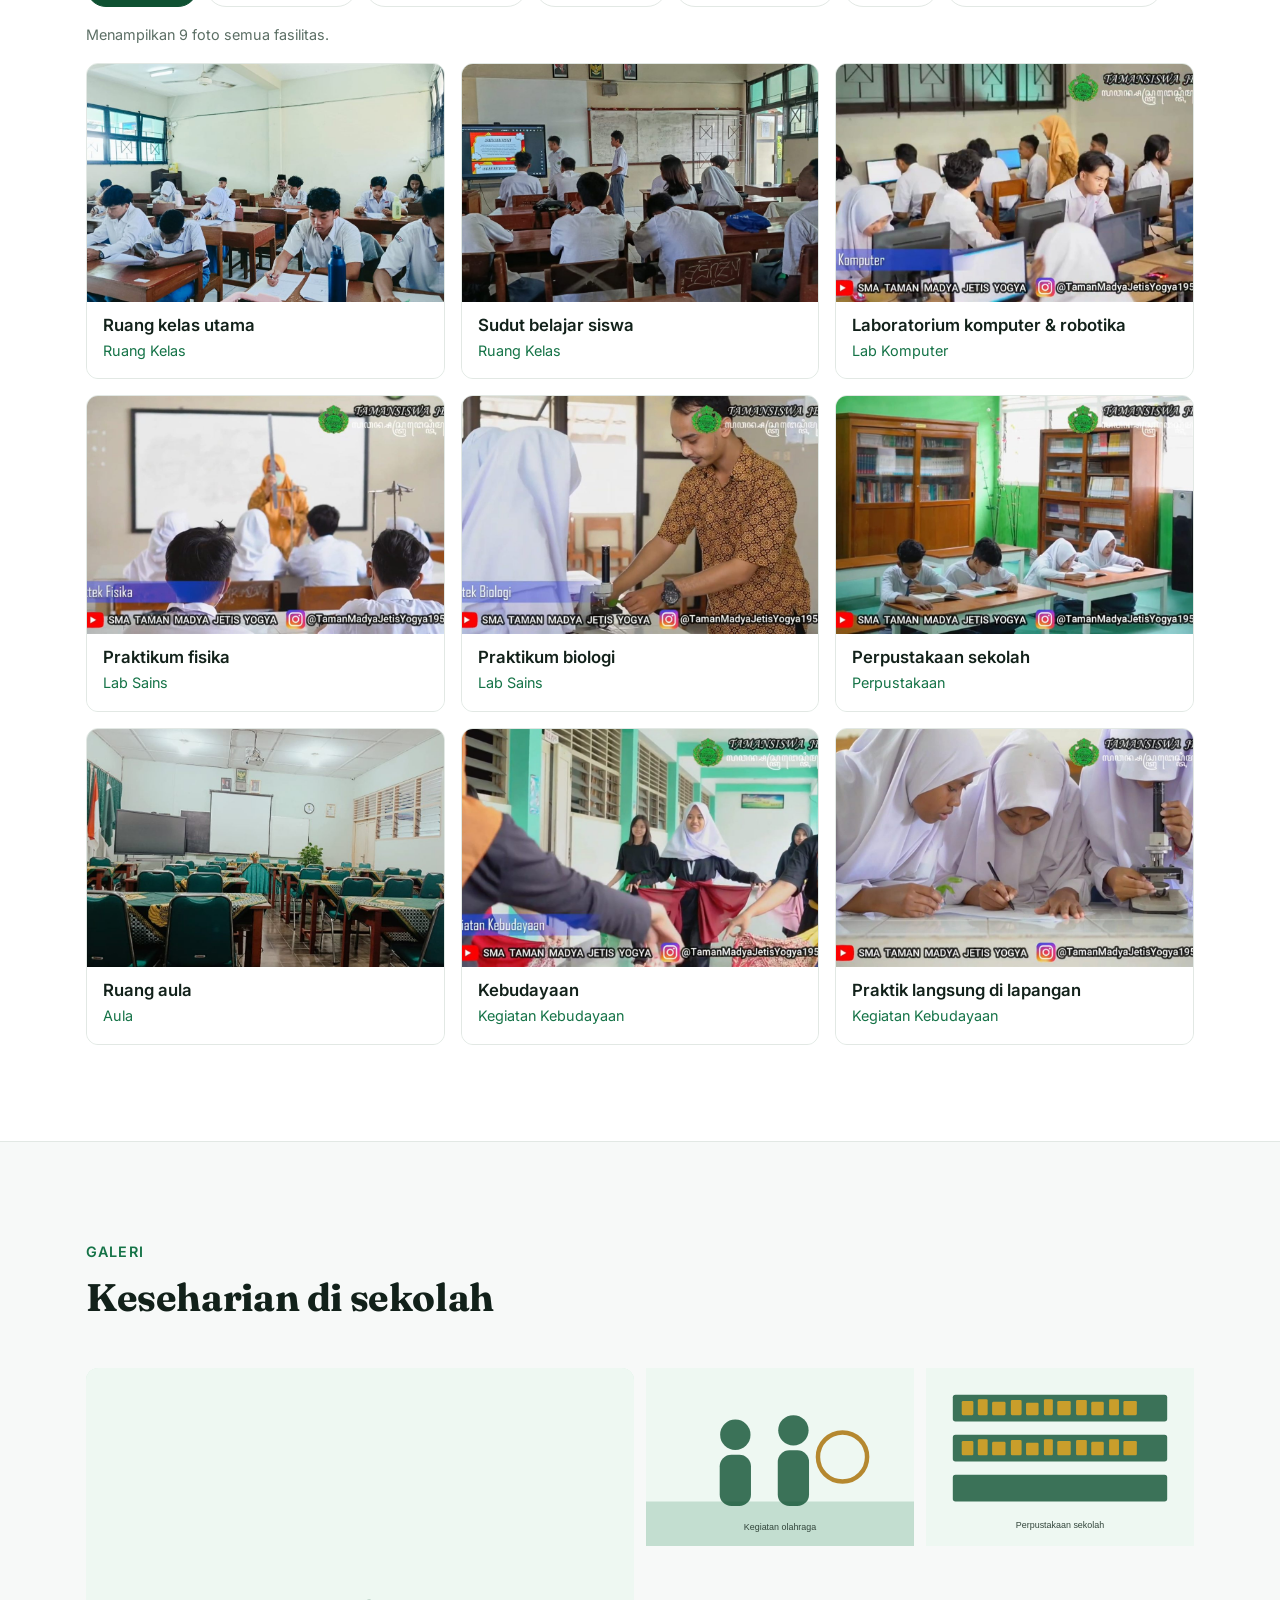
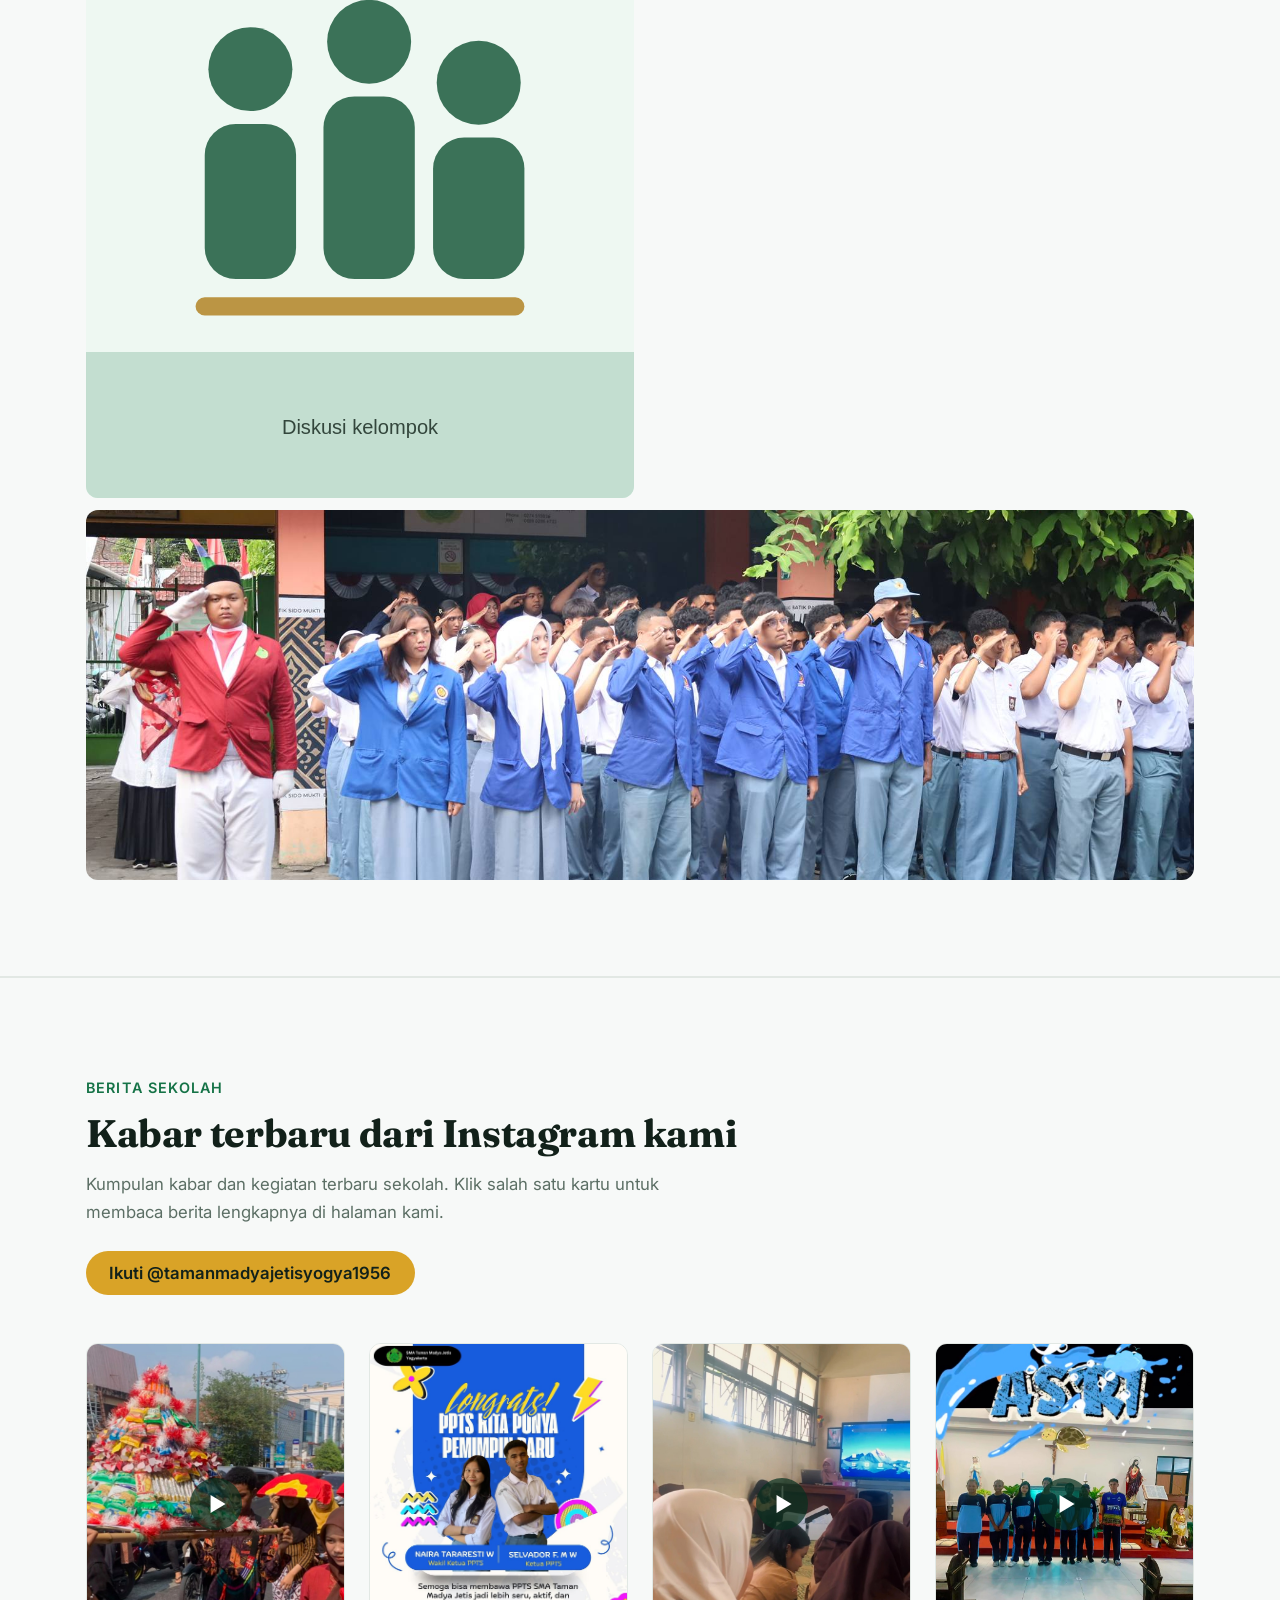
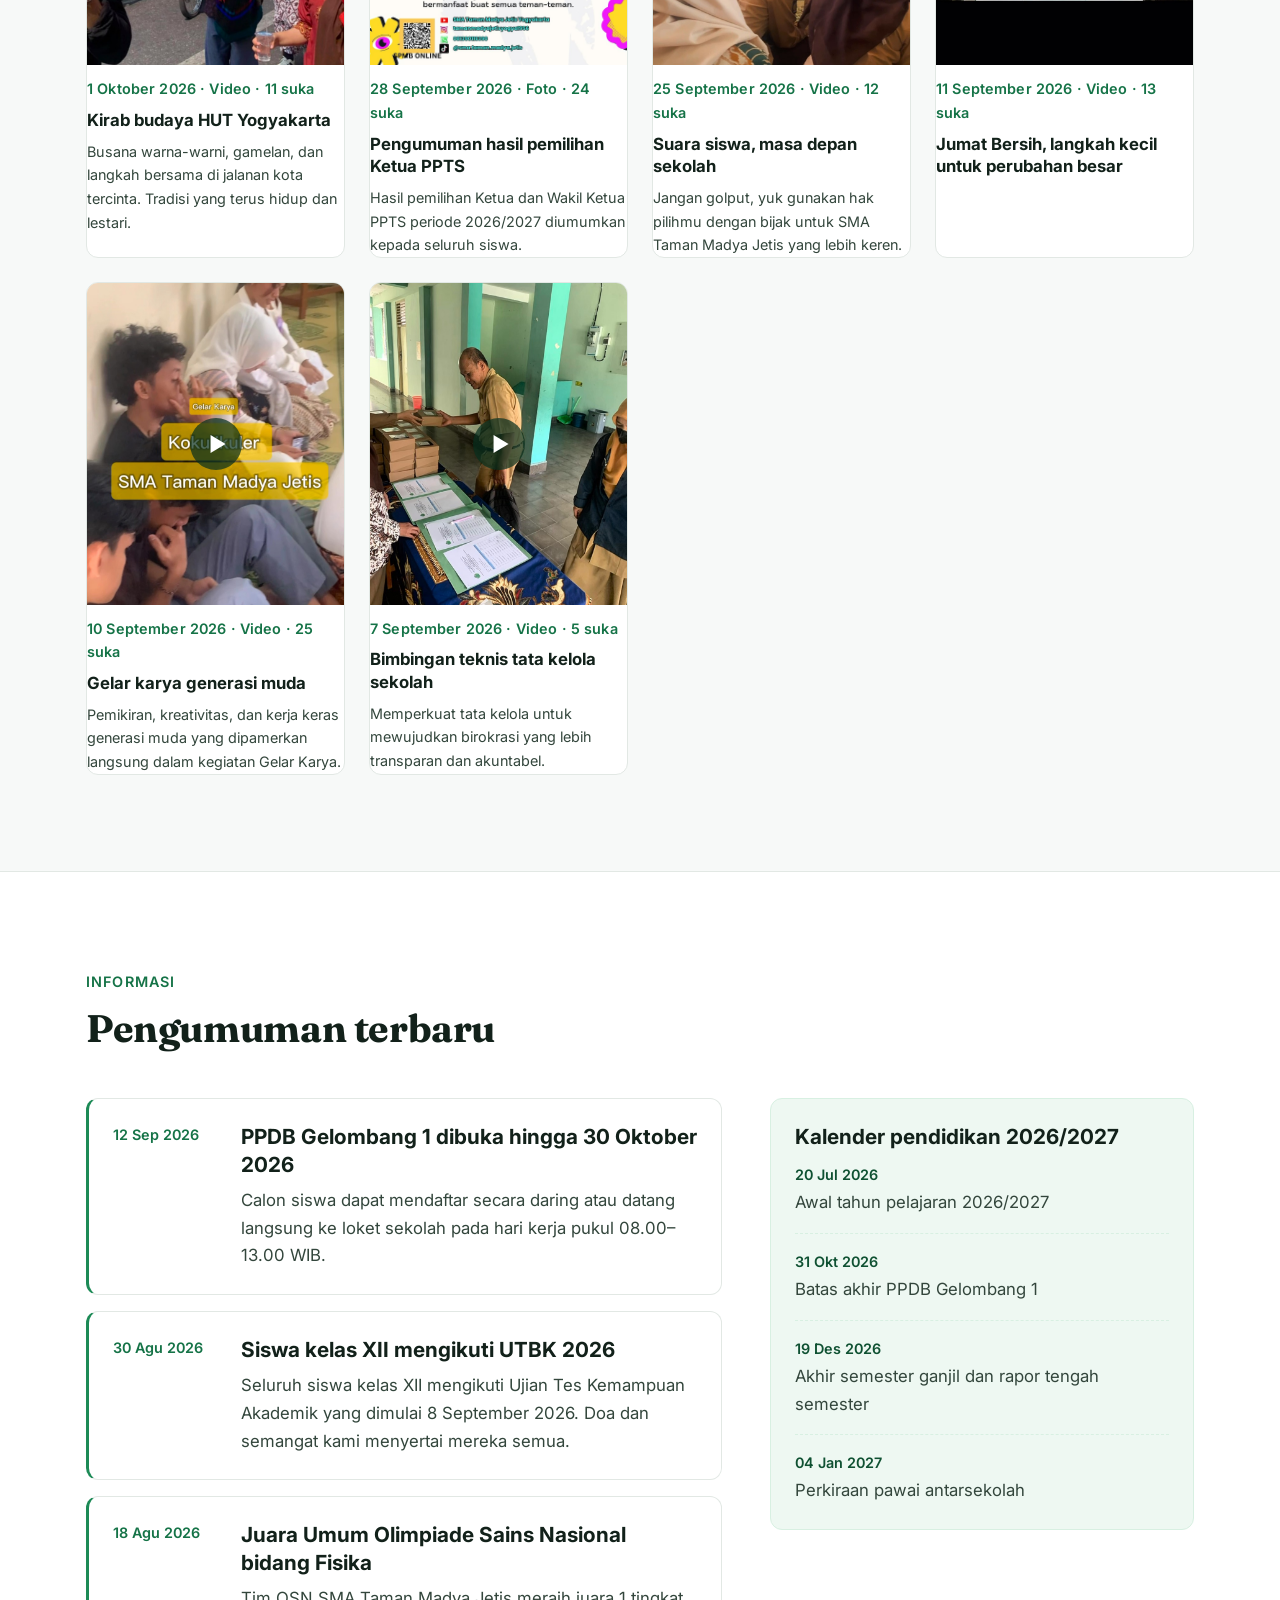
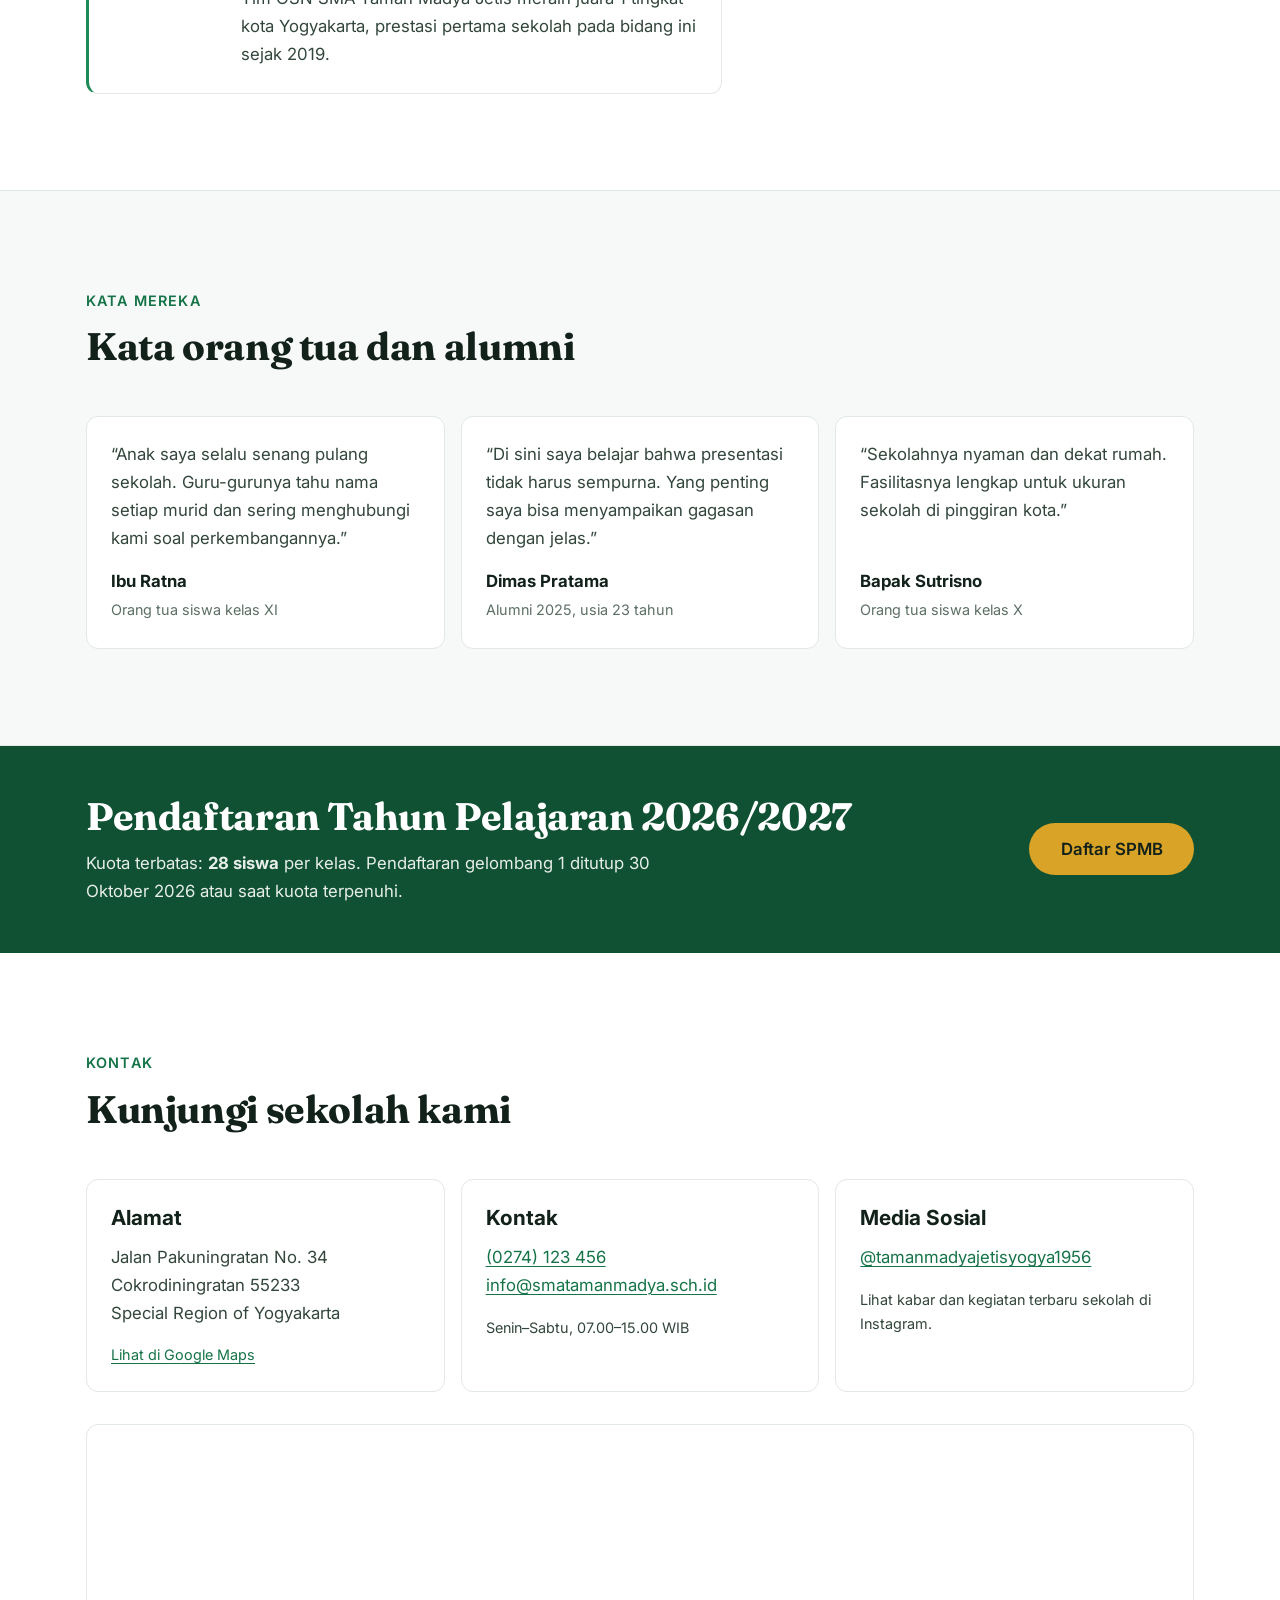
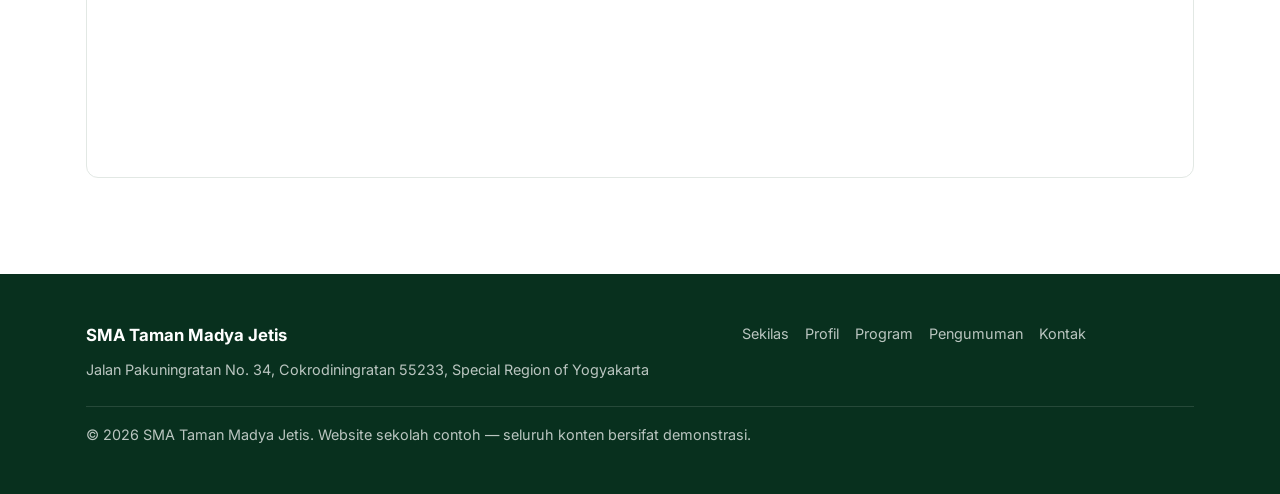
==== commit 50c86cf6: "feat: segarkan kartu fallback berita dengan 6 kab terbaru Fallback statis di index.html kini memuat " ====
--- a/index.html
+++ b/index.html
@@ -427,26 +427,88 @@
         </p>
       </header>
 
-<!-- Kartu fallback statis. Kalau /api/berita hidup, js/berita.js
-           menggantinya otomatis dengan data terbaru dari Instagram. -->
+<!-- Kartu fallback statis: 6 berita terbaru per 1 Oktober 2026. Kalau /api/berita
+     hidup, js/berita.js menggantinya otomatis dengan data terbaru dari Instagram. -->
       <div class="berita-grid" data-berita-grid>
         <article class="berita-card reveal">
-          <a class="berita-media" href="index.html#berita">
-            <img src="img/berita/berita-1.jpg" width="640" height="800" loading="lazy" decoding="async"
-                 alt="Kabar terbaru sekolah">
+          <a class="berita-media" href="berita.html?id=Dd8ieJMyBH4" aria-label="Baca berita: Kirab budaya HUT Yogyakarta">
+            <img src="img/berita/berita-1.jpg" width="828" height="1472" loading="lazy" decoding="async"
+                 alt="Cuplikan video kirab budaya HUT Yogyakarta dengan siswa berbusana warna-warni.">
+            <span class="berita-play" aria-hidden="true">
+              <svg viewBox="0 0 24 24" width="22" height="22"><path d="M8 5.5v13l11-6.5z"/></svg>
+            </span>
           </a>
+          <div class="berita-body">
+            <p class="berita-meta"><time datetime="2026-10-01">1 Oktober 2026</time> · Video · 11 suka</p>
+            <h3>Kirab budaya HUT Yogyakarta</h3>
+            <p class="berita-excerpt">Busana warna-warni, gamelan, dan langkah bersama di jalanan kota tercinta. Tradisi yang terus hidup dan lestari.</p>
+          </div>
         </article>
         <article class="berita-card reveal">
-          <a class="berita-media" href="index.html#berita">
-            <img src="img/berita/berita-2.jpg" width="640" height="800" loading="lazy" decoding="async"
-                 alt="Kabar terbaru sekolah">
+          <a class="berita-media" href="berita.html?id=Ddz7vDRSDAy" aria-label="Baca berita: Pengumuman hasil pemilihan Ketua PPTS">
+            <img src="img/berita/berita-2.jpg" width="1080" height="1350" loading="lazy" decoding="async"
+                 alt="Pengumuman hasil pemilihan Ketua dan Wakil Ketua PPTS periode 2026/2027.">
           </a>
+          <div class="berita-body">
+            <p class="berita-meta"><time datetime="2026-09-28">28 September 2026</time> · Foto · 24 suka</p>
+            <h3>Pengumuman hasil pemilihan Ketua PPTS</h3>
+            <p class="berita-excerpt">Hasil pemilihan Ketua dan Wakil Ketua PPTS periode 2026/2027 diumumkan kepada seluruh siswa.</p>
+          </div>
         </article>
         <article class="berita-card reveal">
-          <a class="berita-media" href="index.html#berita">
-            <img src="img/berita/berita-3.jpg" width="864" height="1080" loading="lazy" decoding="async"
-                 alt="Kabar terbaru sekolah">
+          <a class="berita-media" href="berita.html?id=DdtkciXSGyX" aria-label="Baca berita: Suara siswa, masa depan sekolah">
+            <img src="img/berita/berita-3.jpg" width="828" height="1472" loading="lazy" decoding="async"
+                 alt="Cuplikan video ajakan siswa menggunakan hak pilih dalam kegiatan sekolah.">
+            <span class="berita-play" aria-hidden="true">
+              <svg viewBox="0 0 24 24" width="22" height="22"><path d="M8 5.5v13l11-6.5z"/></svg>
+            </span>
           </a>
+          <div class="berita-body">
+            <p class="berita-meta"><time datetime="2026-09-25">25 September 2026</time> · Video · 12 suka</p>
+            <h3>Suara siswa, masa depan sekolah</h3>
+            <p class="berita-excerpt">Jangan golput, yuk gunakan hak pilihmu dengan bijak untuk SMA Taman Madya Jetis yang lebih keren.</p>
+          </div>
+        </article>
+        <article class="berita-card reveal">
+          <a class="berita-media" href="berita.html?id=DdI8zN9y90F" aria-label="Baca berita: Jumat Bersih, langkah kecil untuk perubahan besar">
+            <img src="img/berita/berita-4.jpg" width="828" height="1472" loading="lazy" decoding="async"
+                 alt="Cuplikan video kegiatan Jumat Bersih di lingkungan sekolah.">
+            <span class="berita-play" aria-hidden="true">
+              <svg viewBox="0 0 24 24" width="22" height="22"><path d="M8 5.5v13l11-6.5z"/></svg>
+            </span>
+          </a>
+          <div class="berita-body">
+            <p class="berita-meta"><time datetime="2026-09-11">11 September 2026</time> · Video · 13 suka</p>
+            <h3>Jumat Bersih, langkah kecil untuk perubahan besar</h3>
+          </div>
+        </article>
+        <article class="berita-card reveal">
+          <a class="berita-media" href="berita.html?id=DdGo5QMShFA" aria-label="Baca berita: Gelar karya generasi muda">
+            <img src="img/berita/berita-5.jpg" width="828" height="1472" loading="lazy" decoding="async"
+                 alt="Cuplikan video karya siswa pada kegiatan Gelar Karya.">
+            <span class="berita-play" aria-hidden="true">
+              <svg viewBox="0 0 24 24" width="22" height="22"><path d="M8 5.5v13l11-6.5z"/></svg>
+            </span>
+          </a>
+          <div class="berita-body">
+            <p class="berita-meta"><time datetime="2026-09-10">10 September 2026</time> · Video · 25 suka</p>
+            <h3>Gelar karya generasi muda</h3>
+            <p class="berita-excerpt">Pemikiran, kreativitas, dan kerja keras generasi muda yang dipamerkan langsung dalam kegiatan Gelar Karya.</p>
+          </div>
+        </article>
+        <article class="berita-card reveal">
+          <a class="berita-media" href="berita.html?id=Dc-2PpnyAPf" aria-label="Baca berita: Bimbingan teknis tata kelola sekolah">
+            <img src="img/berita/berita-6.jpg" width="828" height="1472" loading="lazy" decoding="async"
+                 alt="Cuplikan video kegiatan Bimbingan Teknis Tata Kelola sekolah.">
+            <span class="berita-play" aria-hidden="true">
+              <svg viewBox="0 0 24 24" width="22" height="22"><path d="M8 5.5v13l11-6.5z"/></svg>
+            </span>
+          </a>
+          <div class="berita-body">
+            <p class="berita-meta"><time datetime="2026-09-07">7 September 2026</time> · Video · 5 suka</p>
+            <h3>Bimbingan teknis tata kelola sekolah</h3>
+            <p class="berita-excerpt">Memperkuat tata kelola untuk mewujudkan birokrasi yang lebih transparan dan akuntabel.</p>
+          </div>
         </article>
       </div>
 
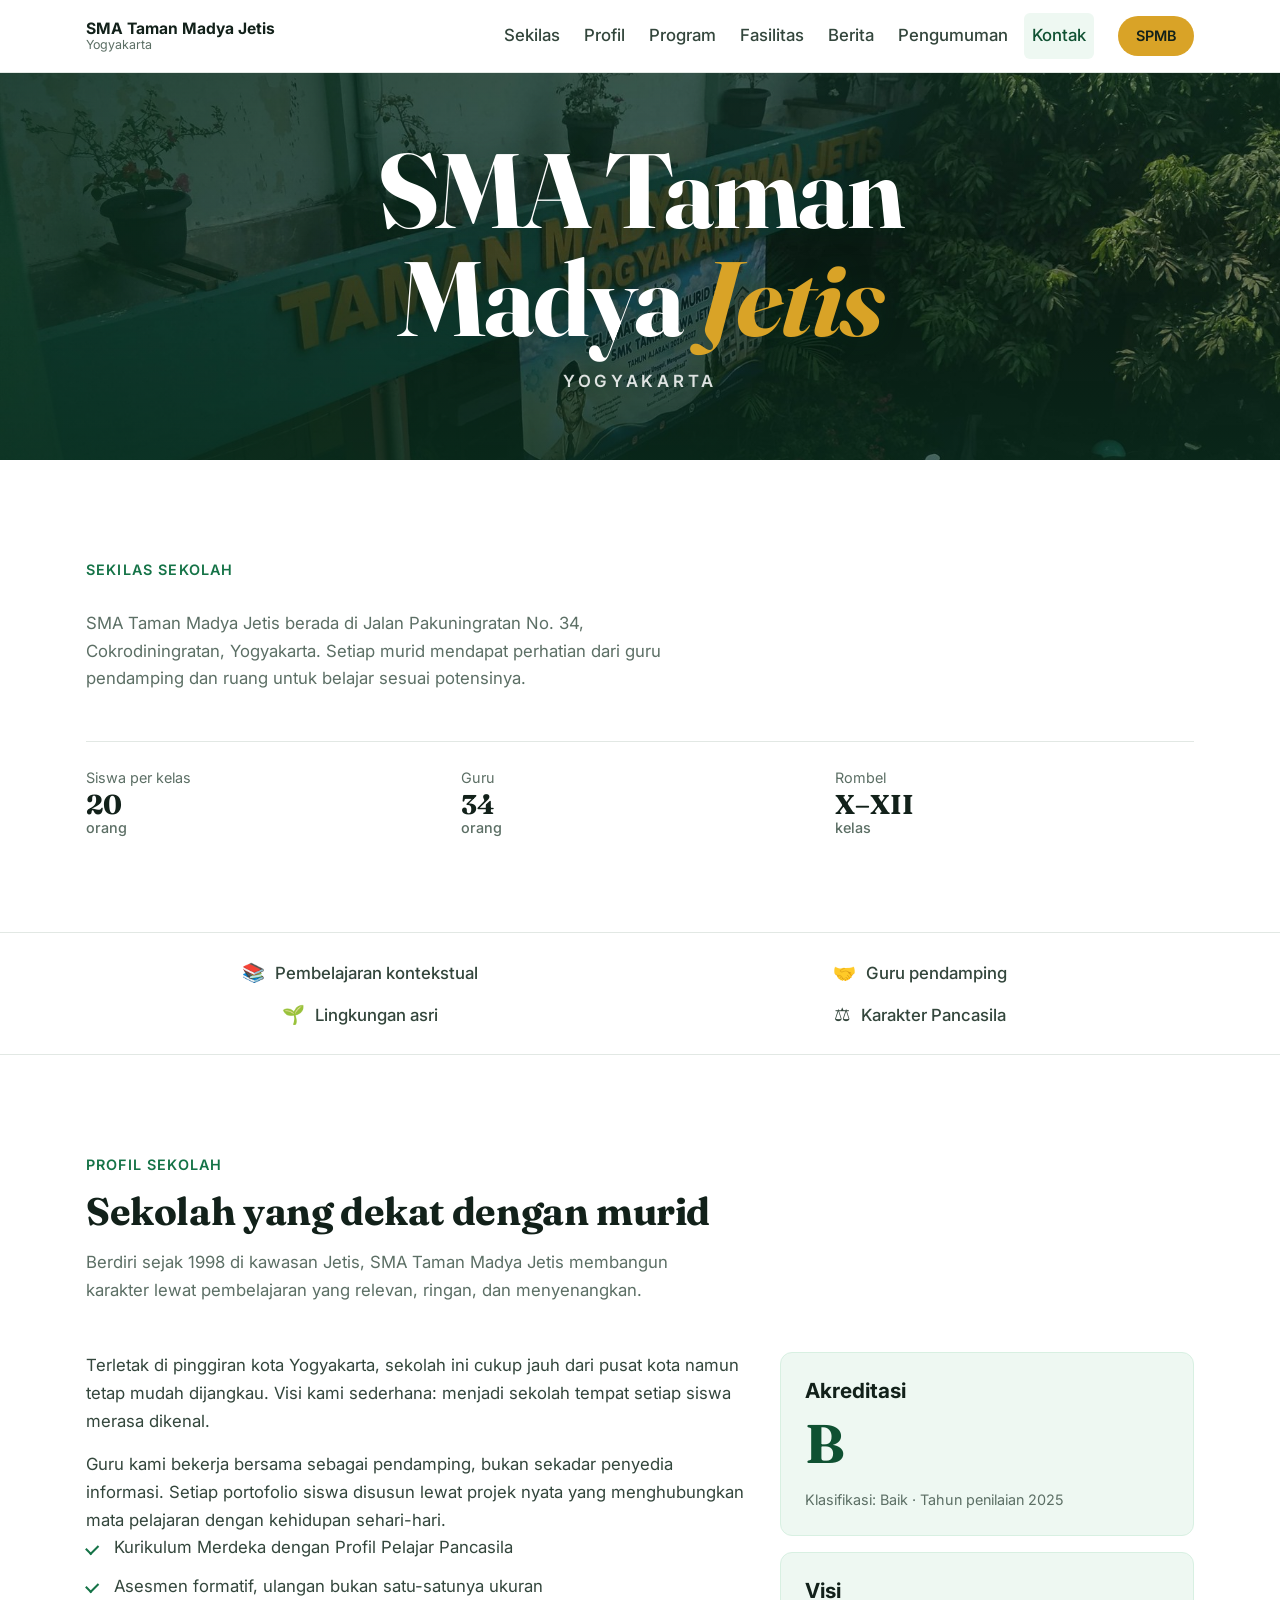
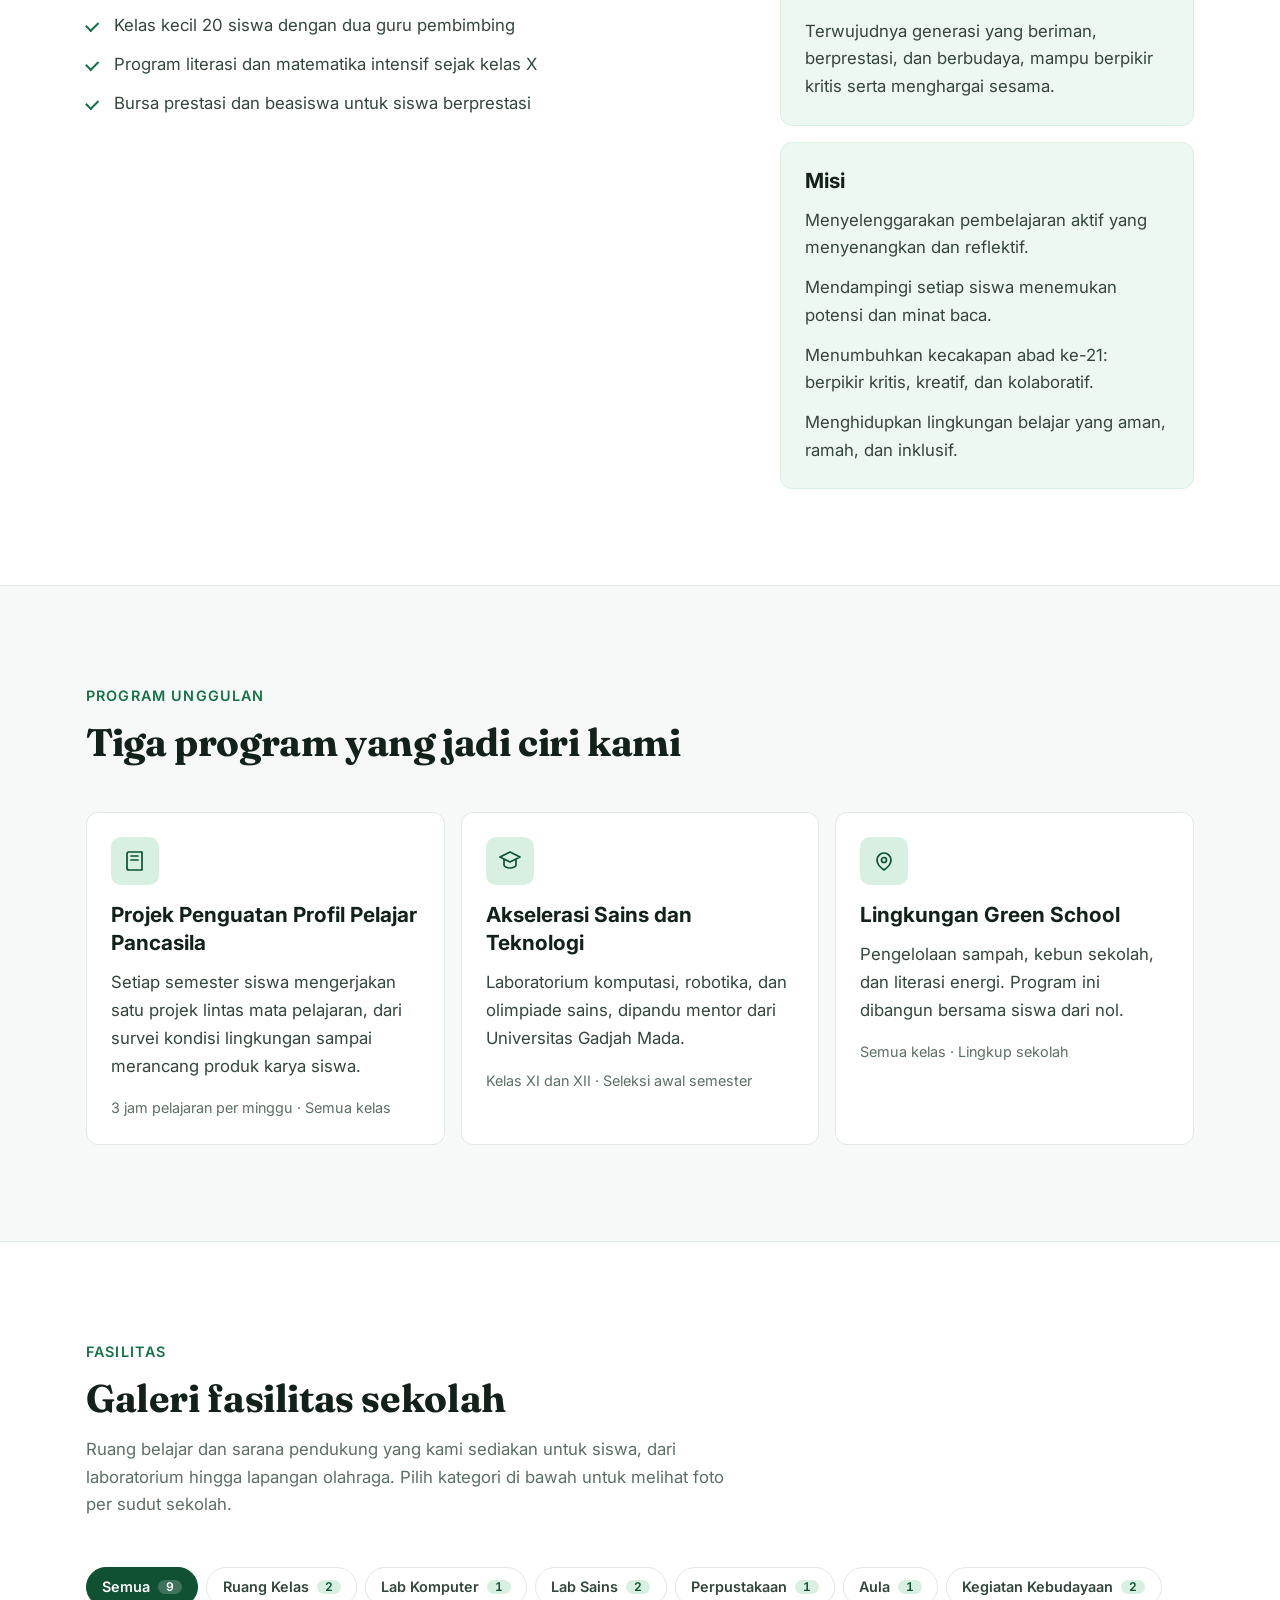
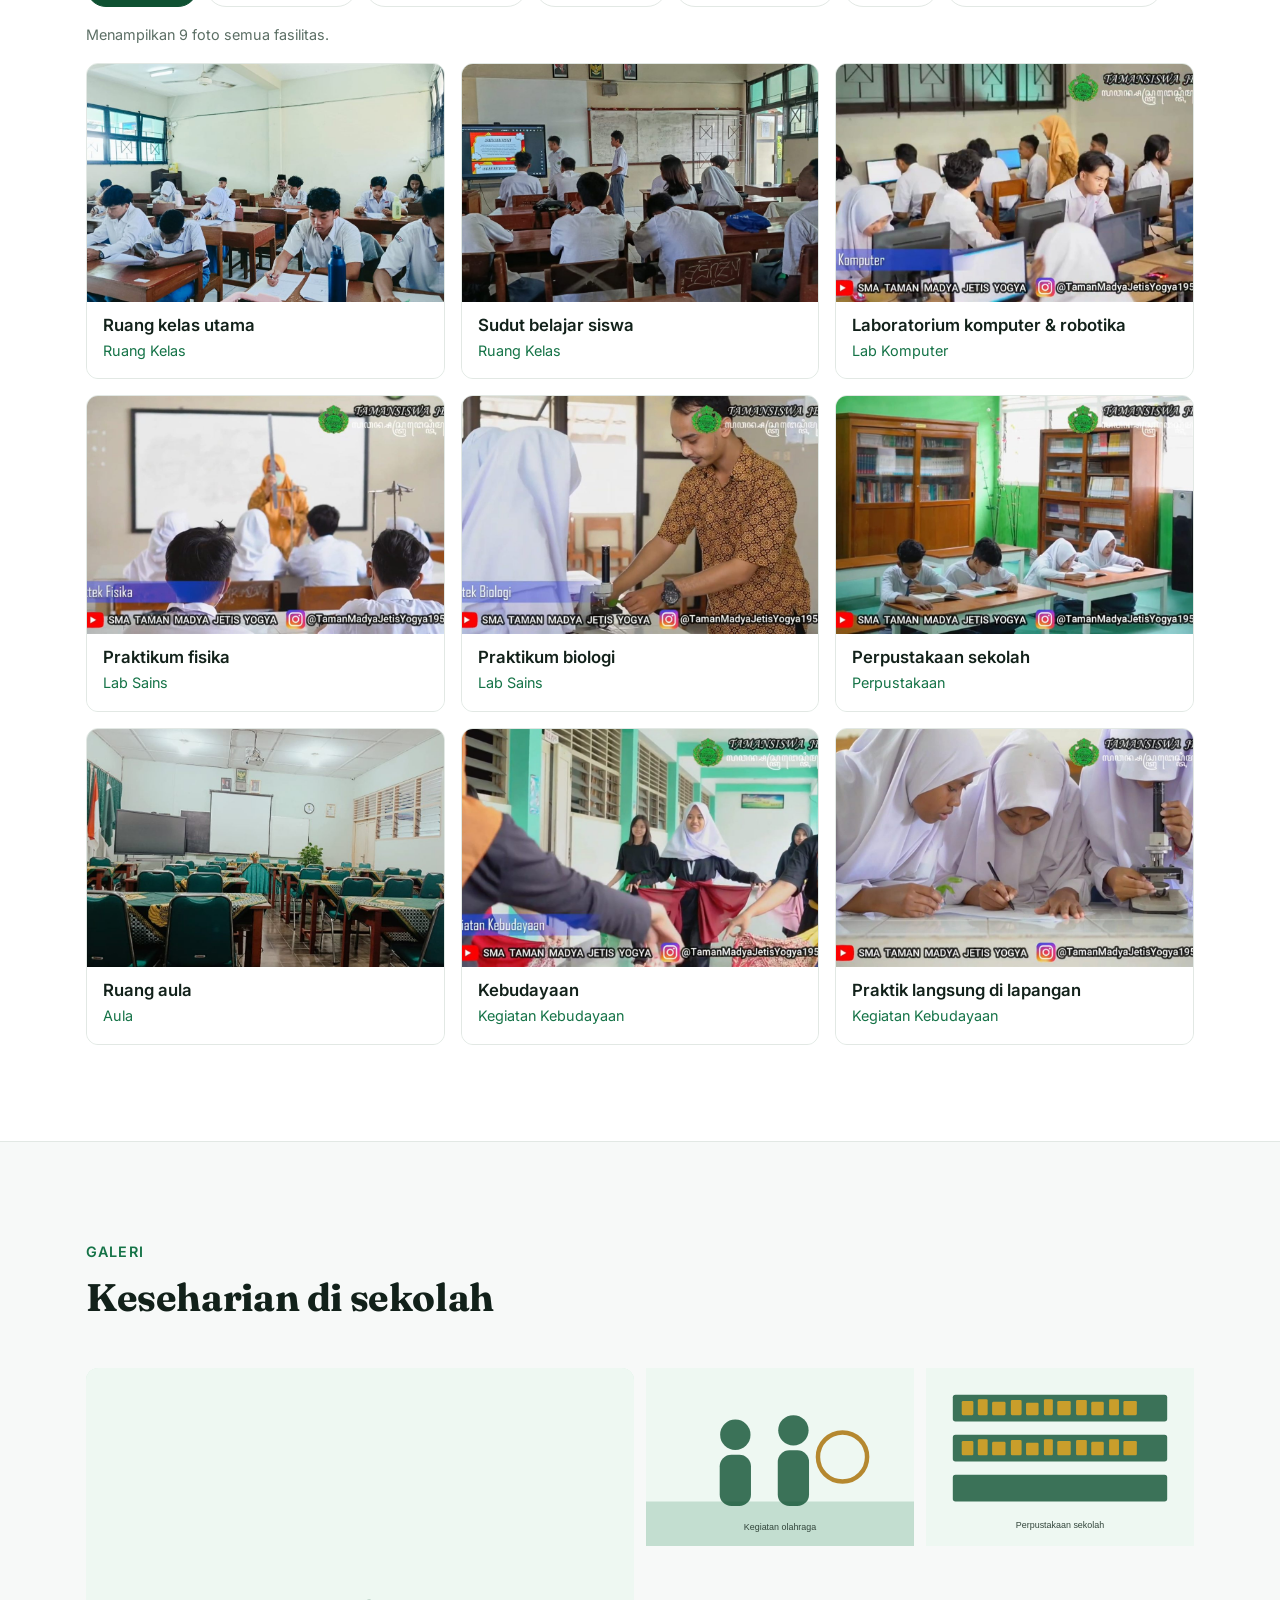
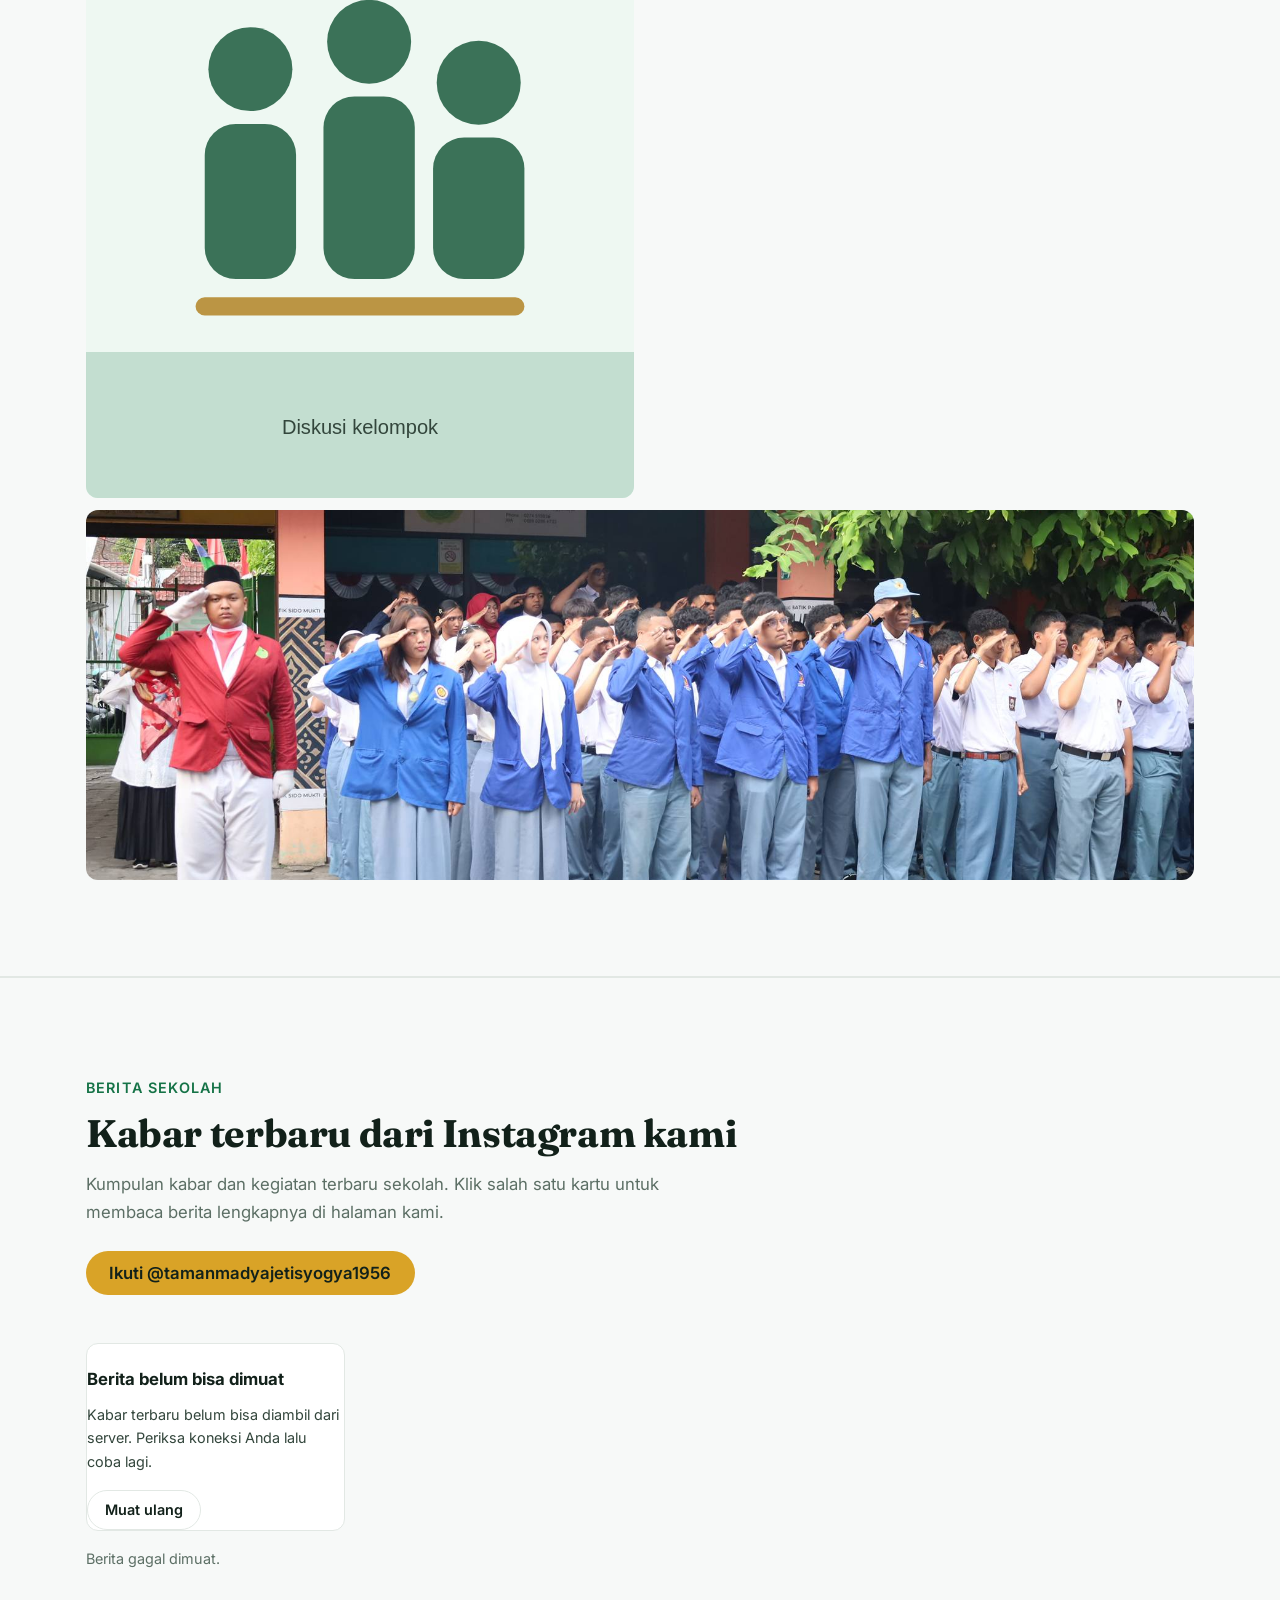
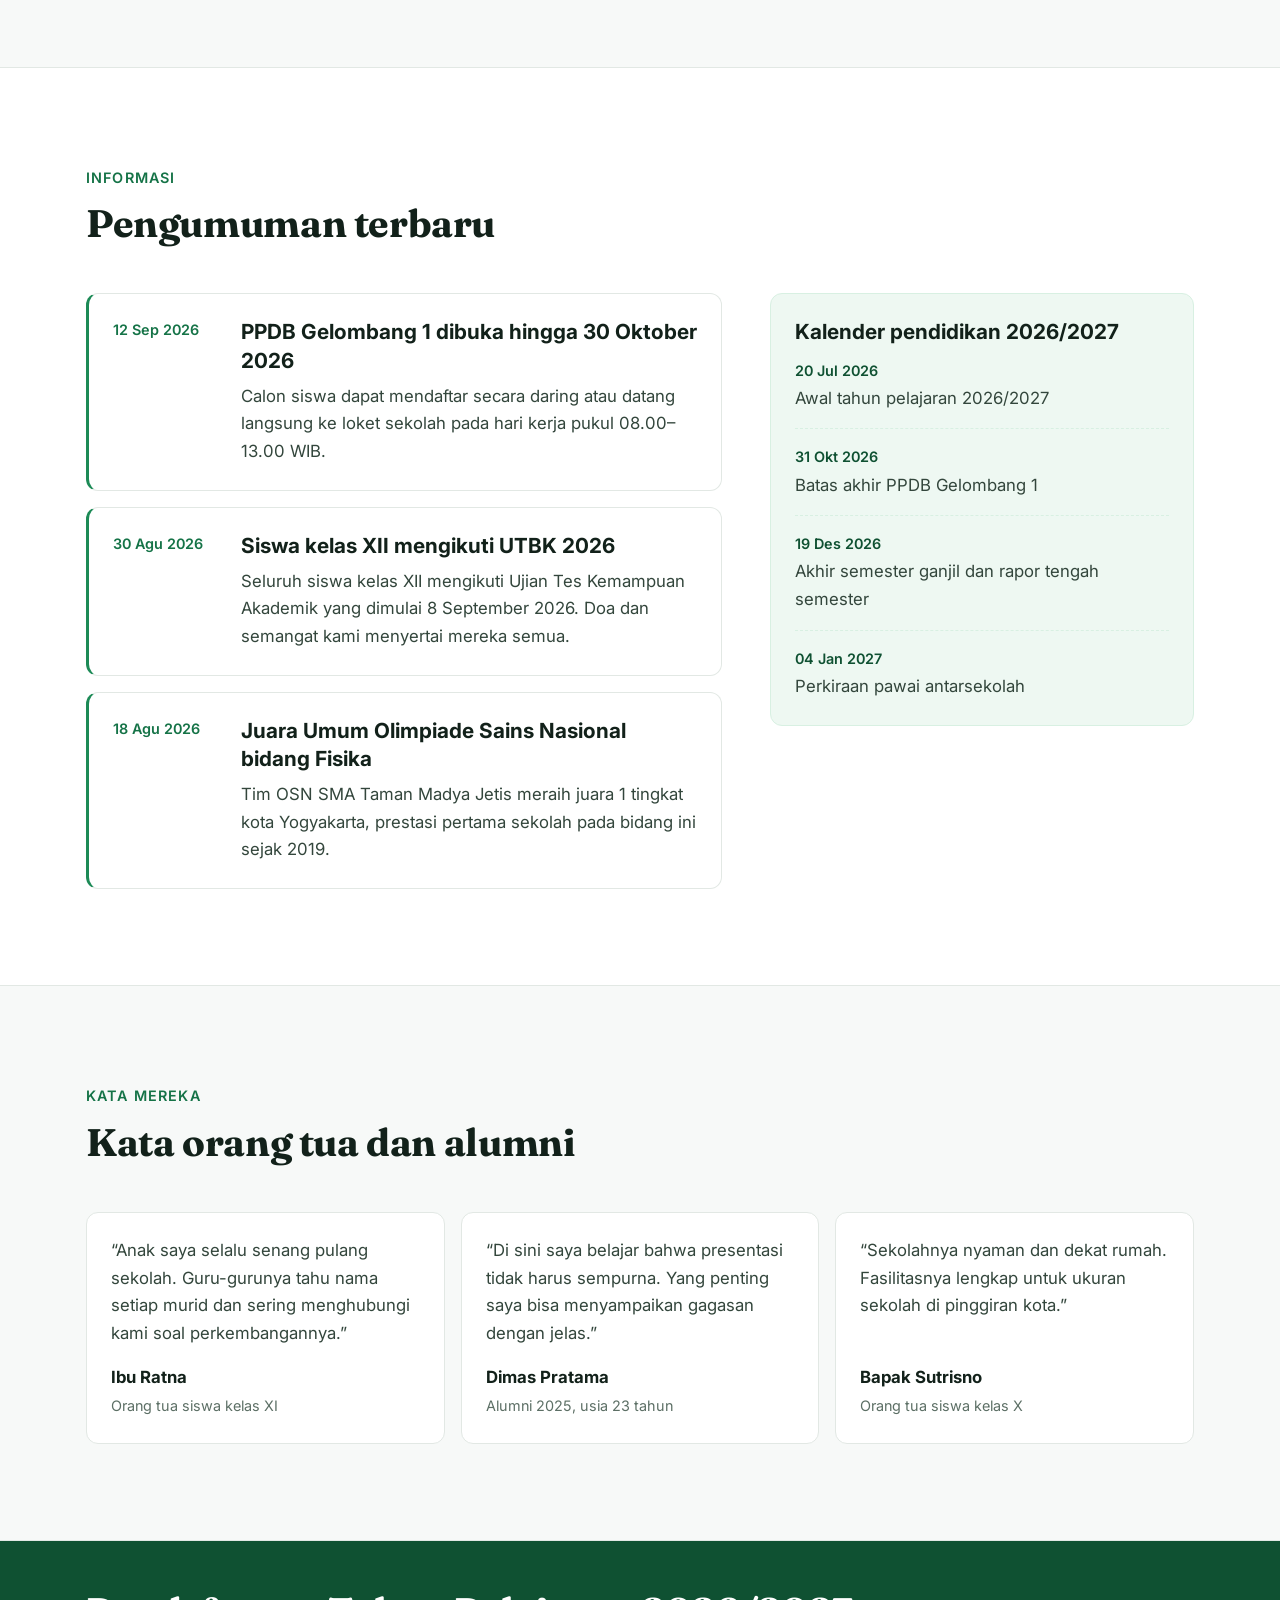
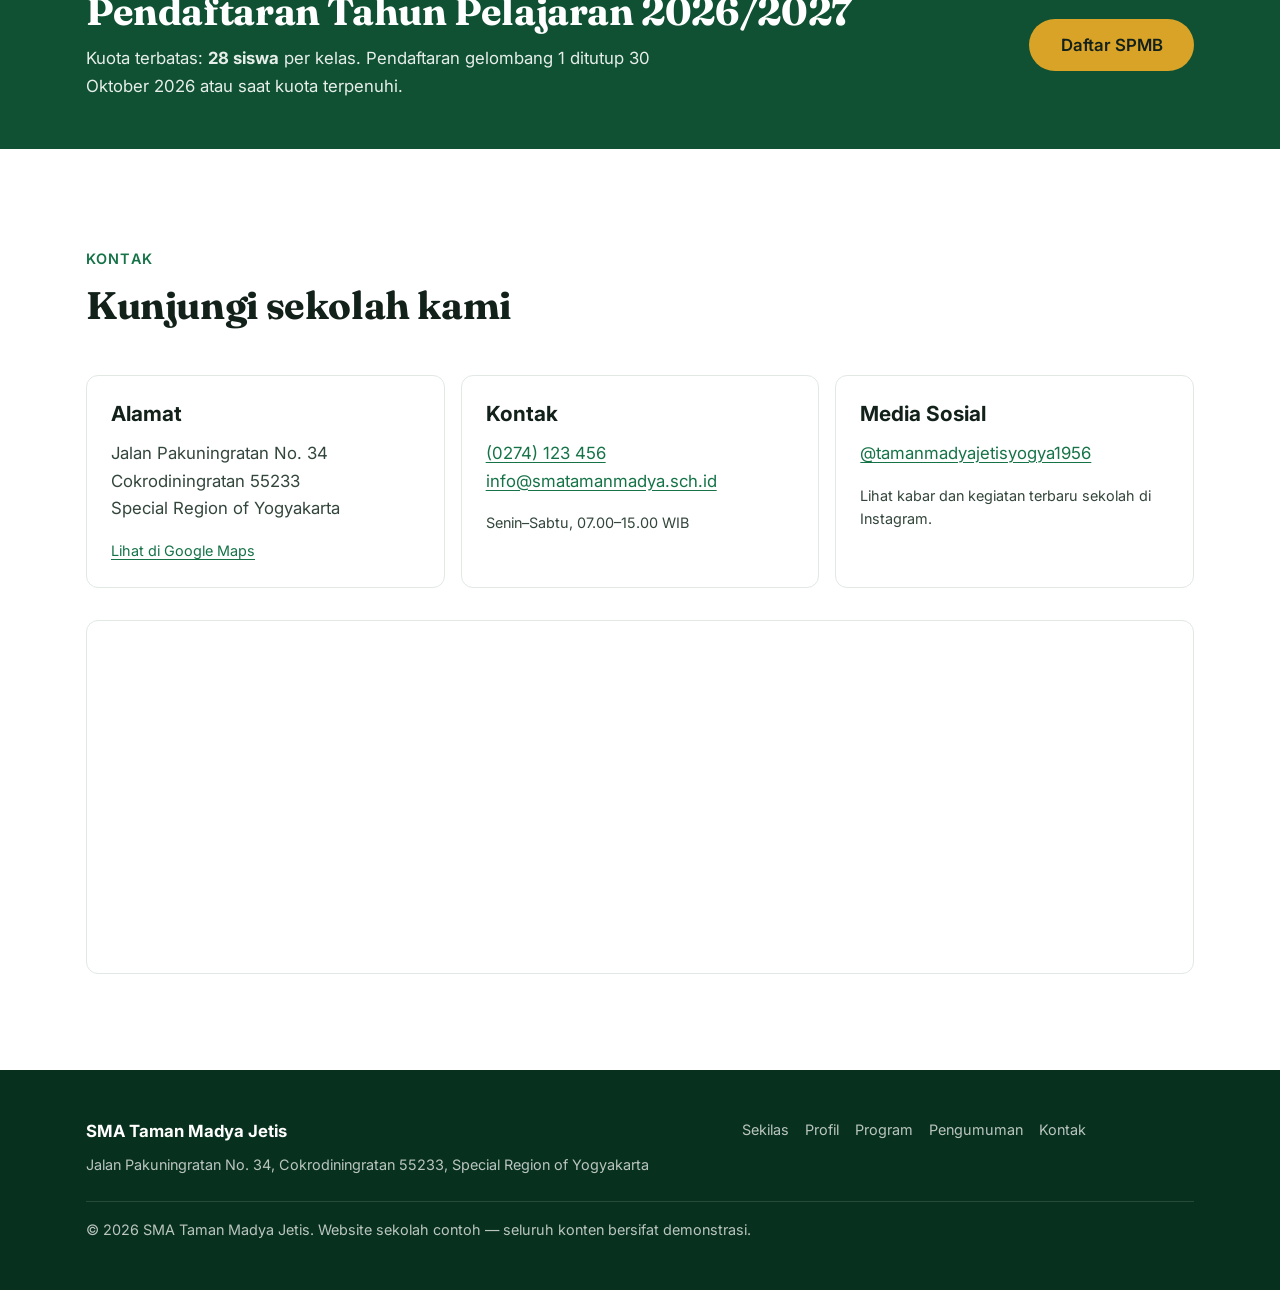
==== commit ff3f24b9: "refactor: render berita sepenuhnya dari API tanpa kartu statis Grid berita di index.html jadi kosong" ====
--- a/index.html
+++ b/index.html
@@ -427,90 +427,9 @@
         </p>
       </header>
 
-<!-- Kartu fallback statis: 6 berita terbaru per 1 Oktober 2026. Kalau /api/berita
-     hidup, js/berita.js menggantinya otomatis dengan data terbaru dari Instagram. -->
-      <div class="berita-grid" data-berita-grid>
-        <article class="berita-card reveal">
-          <a class="berita-media" href="berita.html?id=Dd8ieJMyBH4" aria-label="Baca berita: Kirab budaya HUT Yogyakarta">
-            <img src="img/berita/berita-1.jpg" width="828" height="1472" loading="lazy" decoding="async"
-                 alt="Cuplikan video kirab budaya HUT Yogyakarta dengan siswa berbusana warna-warni.">
-            <span class="berita-play" aria-hidden="true">
-              <svg viewBox="0 0 24 24" width="22" height="22"><path d="M8 5.5v13l11-6.5z"/></svg>
-            </span>
-          </a>
-          <div class="berita-body">
-            <p class="berita-meta"><time datetime="2026-10-01">1 Oktober 2026</time> · Video · 11 suka</p>
-            <h3>Kirab budaya HUT Yogyakarta</h3>
-            <p class="berita-excerpt">Busana warna-warni, gamelan, dan langkah bersama di jalanan kota tercinta. Tradisi yang terus hidup dan lestari.</p>
-          </div>
-        </article>
-        <article class="berita-card reveal">
-          <a class="berita-media" href="berita.html?id=Ddz7vDRSDAy" aria-label="Baca berita: Pengumuman hasil pemilihan Ketua PPTS">
-            <img src="img/berita/berita-2.jpg" width="1080" height="1350" loading="lazy" decoding="async"
-                 alt="Pengumuman hasil pemilihan Ketua dan Wakil Ketua PPTS periode 2026/2027.">
-          </a>
-          <div class="berita-body">
-            <p class="berita-meta"><time datetime="2026-09-28">28 September 2026</time> · Foto · 24 suka</p>
-            <h3>Pengumuman hasil pemilihan Ketua PPTS</h3>
-            <p class="berita-excerpt">Hasil pemilihan Ketua dan Wakil Ketua PPTS periode 2026/2027 diumumkan kepada seluruh siswa.</p>
-          </div>
-        </article>
-        <article class="berita-card reveal">
-          <a class="berita-media" href="berita.html?id=DdtkciXSGyX" aria-label="Baca berita: Suara siswa, masa depan sekolah">
-            <img src="img/berita/berita-3.jpg" width="828" height="1472" loading="lazy" decoding="async"
-                 alt="Cuplikan video ajakan siswa menggunakan hak pilih dalam kegiatan sekolah.">
-            <span class="berita-play" aria-hidden="true">
-              <svg viewBox="0 0 24 24" width="22" height="22"><path d="M8 5.5v13l11-6.5z"/></svg>
-            </span>
-          </a>
-          <div class="berita-body">
-            <p class="berita-meta"><time datetime="2026-09-25">25 September 2026</time> · Video · 12 suka</p>
-            <h3>Suara siswa, masa depan sekolah</h3>
-            <p class="berita-excerpt">Jangan golput, yuk gunakan hak pilihmu dengan bijak untuk SMA Taman Madya Jetis yang lebih keren.</p>
-          </div>
-        </article>
-        <article class="berita-card reveal">
-          <a class="berita-media" href="berita.html?id=DdI8zN9y90F" aria-label="Baca berita: Jumat Bersih, langkah kecil untuk perubahan besar">
-            <img src="img/berita/berita-4.jpg" width="828" height="1472" loading="lazy" decoding="async"
-                 alt="Cuplikan video kegiatan Jumat Bersih di lingkungan sekolah.">
-            <span class="berita-play" aria-hidden="true">
-              <svg viewBox="0 0 24 24" width="22" height="22"><path d="M8 5.5v13l11-6.5z"/></svg>
-            </span>
-          </a>
-          <div class="berita-body">
-            <p class="berita-meta"><time datetime="2026-09-11">11 September 2026</time> · Video · 13 suka</p>
-            <h3>Jumat Bersih, langkah kecil untuk perubahan besar</h3>
-          </div>
-        </article>
-        <article class="berita-card reveal">
-          <a class="berita-media" href="berita.html?id=DdGo5QMShFA" aria-label="Baca berita: Gelar karya generasi muda">
-            <img src="img/berita/berita-5.jpg" width="828" height="1472" loading="lazy" decoding="async"
-                 alt="Cuplikan video karya siswa pada kegiatan Gelar Karya.">
-            <span class="berita-play" aria-hidden="true">
-              <svg viewBox="0 0 24 24" width="22" height="22"><path d="M8 5.5v13l11-6.5z"/></svg>
-            </span>
-          </a>
-          <div class="berita-body">
-            <p class="berita-meta"><time datetime="2026-09-10">10 September 2026</time> · Video · 25 suka</p>
-            <h3>Gelar karya generasi muda</h3>
-            <p class="berita-excerpt">Pemikiran, kreativitas, dan kerja keras generasi muda yang dipamerkan langsung dalam kegiatan Gelar Karya.</p>
-          </div>
-        </article>
-        <article class="berita-card reveal">
-          <a class="berita-media" href="berita.html?id=Dc-2PpnyAPf" aria-label="Baca berita: Bimbingan teknis tata kelola sekolah">
-            <img src="img/berita/berita-6.jpg" width="828" height="1472" loading="lazy" decoding="async"
-                 alt="Cuplikan video kegiatan Bimbingan Teknis Tata Kelola sekolah.">
-            <span class="berita-play" aria-hidden="true">
-              <svg viewBox="0 0 24 24" width="22" height="22"><path d="M8 5.5v13l11-6.5z"/></svg>
-            </span>
-          </a>
-          <div class="berita-body">
-            <p class="berita-meta"><time datetime="2026-09-07">7 September 2026</time> · Video · 5 suka</p>
-            <h3>Bimbingan teknis tata kelola sekolah</h3>
-            <p class="berita-excerpt">Memperkuat tata kelola untuk mewujudkan birokrasi yang lebih transparan dan akuntabel.</p>
-          </div>
-        </article>
-      </div>
+<!-- Kartu berita di-render sepenuhnya dari /api/berita (Instagram) oleh js/berita.js.
+     Tanpa JS atau saat API gagal, bagian ini menampilkan status dan tombol muat ulang. -->
+      <div class="berita-grid" data-berita-grid></div>
 
       <p class="berita-status" data-berita-status hidden></p>
     </div>
--- a/css/styles.css
+++ b/css/styles.css
@@ -889,7 +889,47 @@
   font-size: var(--step--1);
 }
 
-.berita-grid.is-loading .berita-card { opacity: 0.55; }
+.berita-grid.is-loading .berita-card:not(.berita-skeleton) { opacity: 0.55; }
+
+/* Skeleton saat /api/berita dimuat */
+.berita-skeleton { border-style: dashed; }
+
+.berita-skeleton .berita-media {
+  background: linear-gradient(100deg, var(--green-050) 30%, #fff 50%, var(--green-050) 70%);
+  background-size: 200% 100%;
+  animation: berita-shimmer 1.4s linear infinite;
+}
+
+.berita-skeleton-lines {
+  display: grid;
+  gap: var(--sp-2);
+  padding: var(--sp-4) 0 0;
+}
+
+.berita-skeleton-line {
+  height: 0.85rem;
+  border-radius: 999px;
+  background: var(--green-050);
+}
+
+.berita-skeleton-line:last-child { width: 60%; }
+
+@keyframes berita-shimmer {
+  from { background-position: 200% 0; }
+  to { background-position: -200% 0; }
+}
+
+/* Error + tombol muat ulang */
+.berita-error .berita-body {
+  gap: var(--sp-3);
+  padding-top: var(--sp-5);
+}
+
+.berita-error .berita-actions { margin-top: var(--sp-1); }
+
+@media (prefers-reduced-motion: reduce) {
+  .berita-skeleton .berita-media { animation: none; }
+}
 
 @media (hover: none) {
   .berita-badge { opacity: 1; }
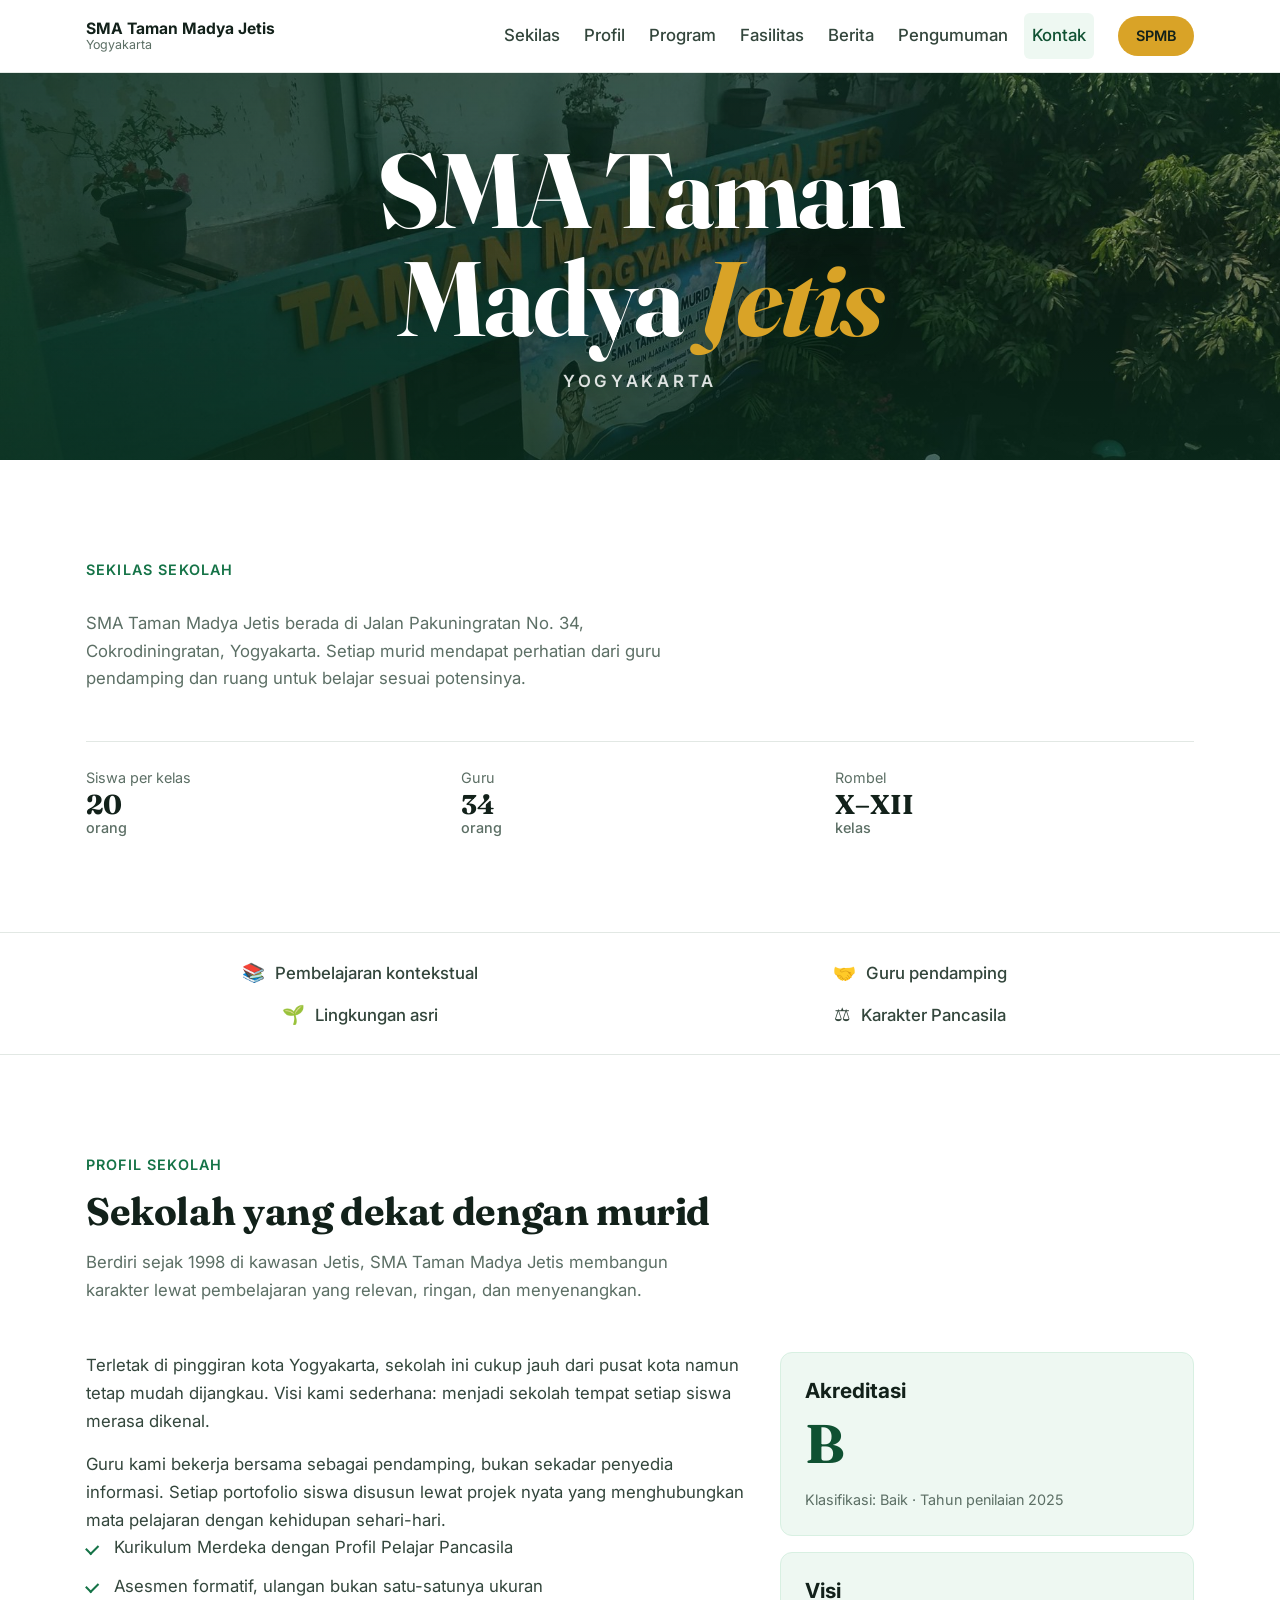
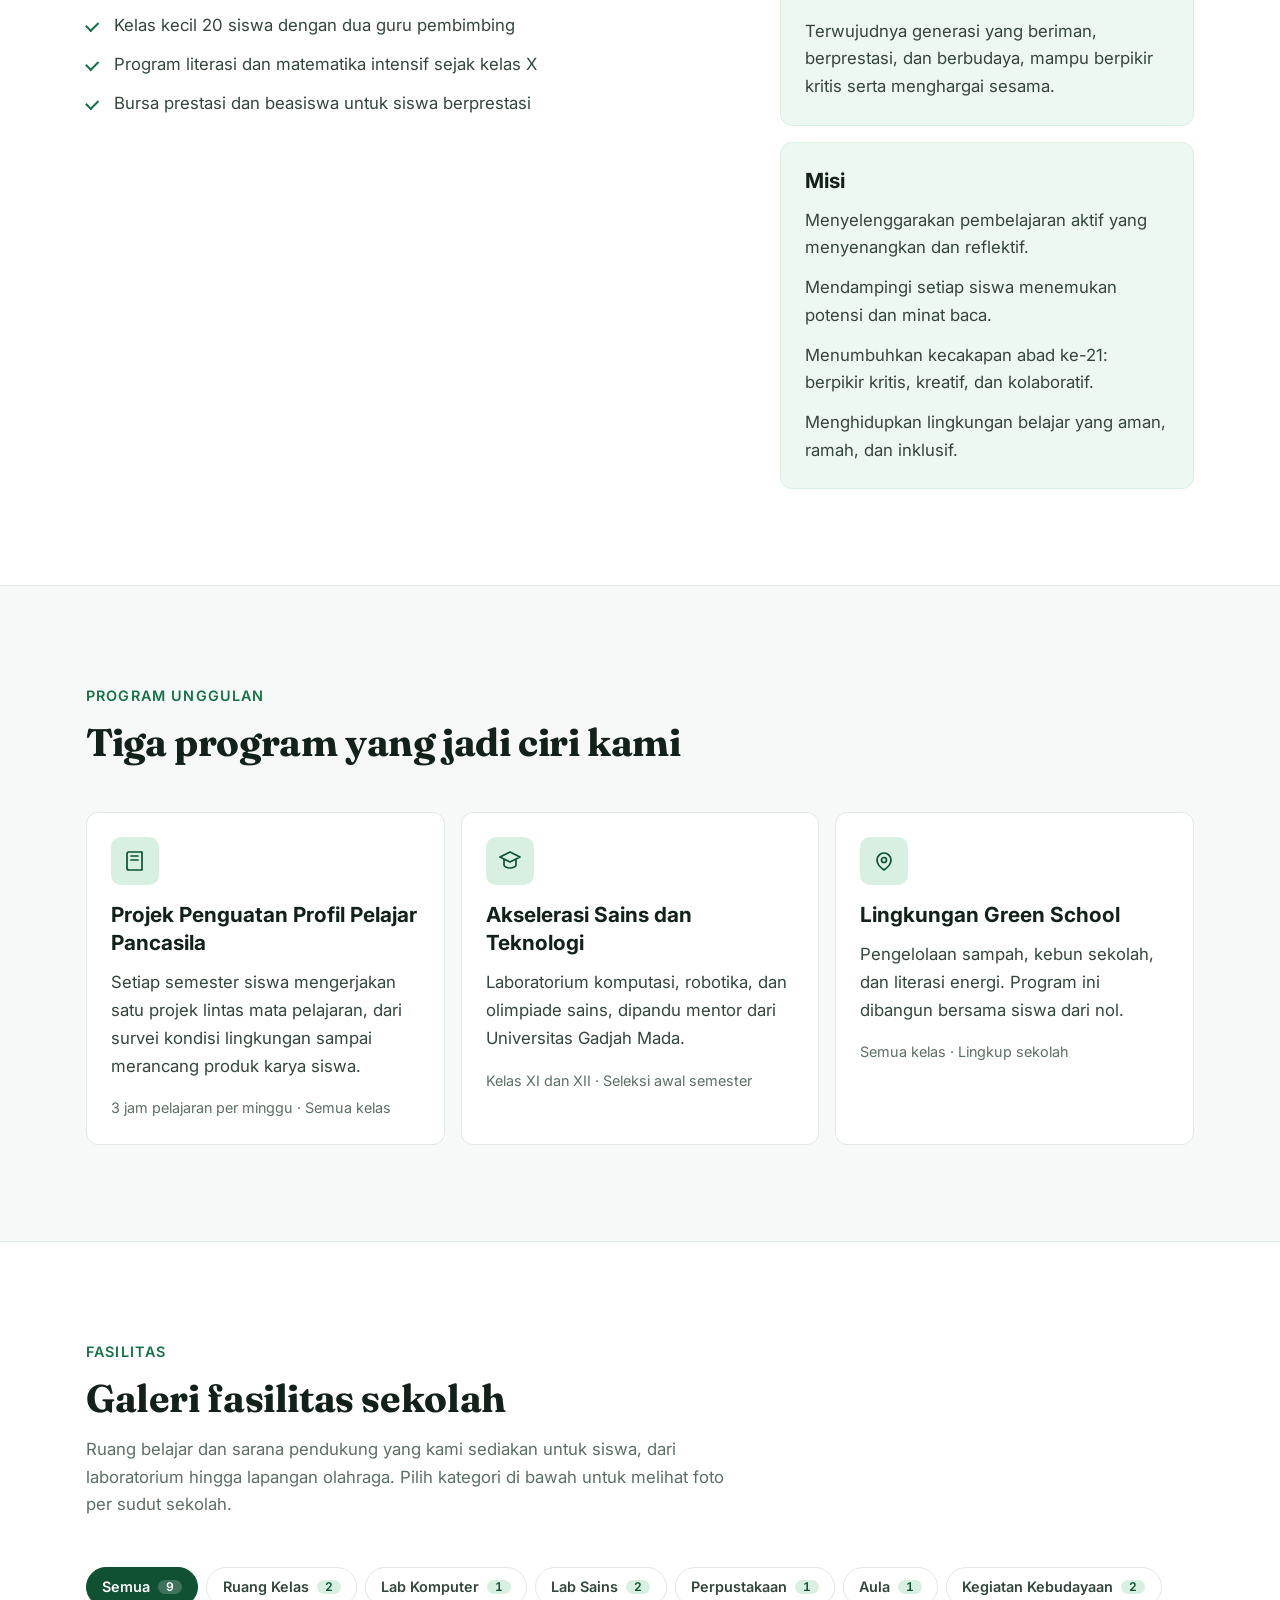
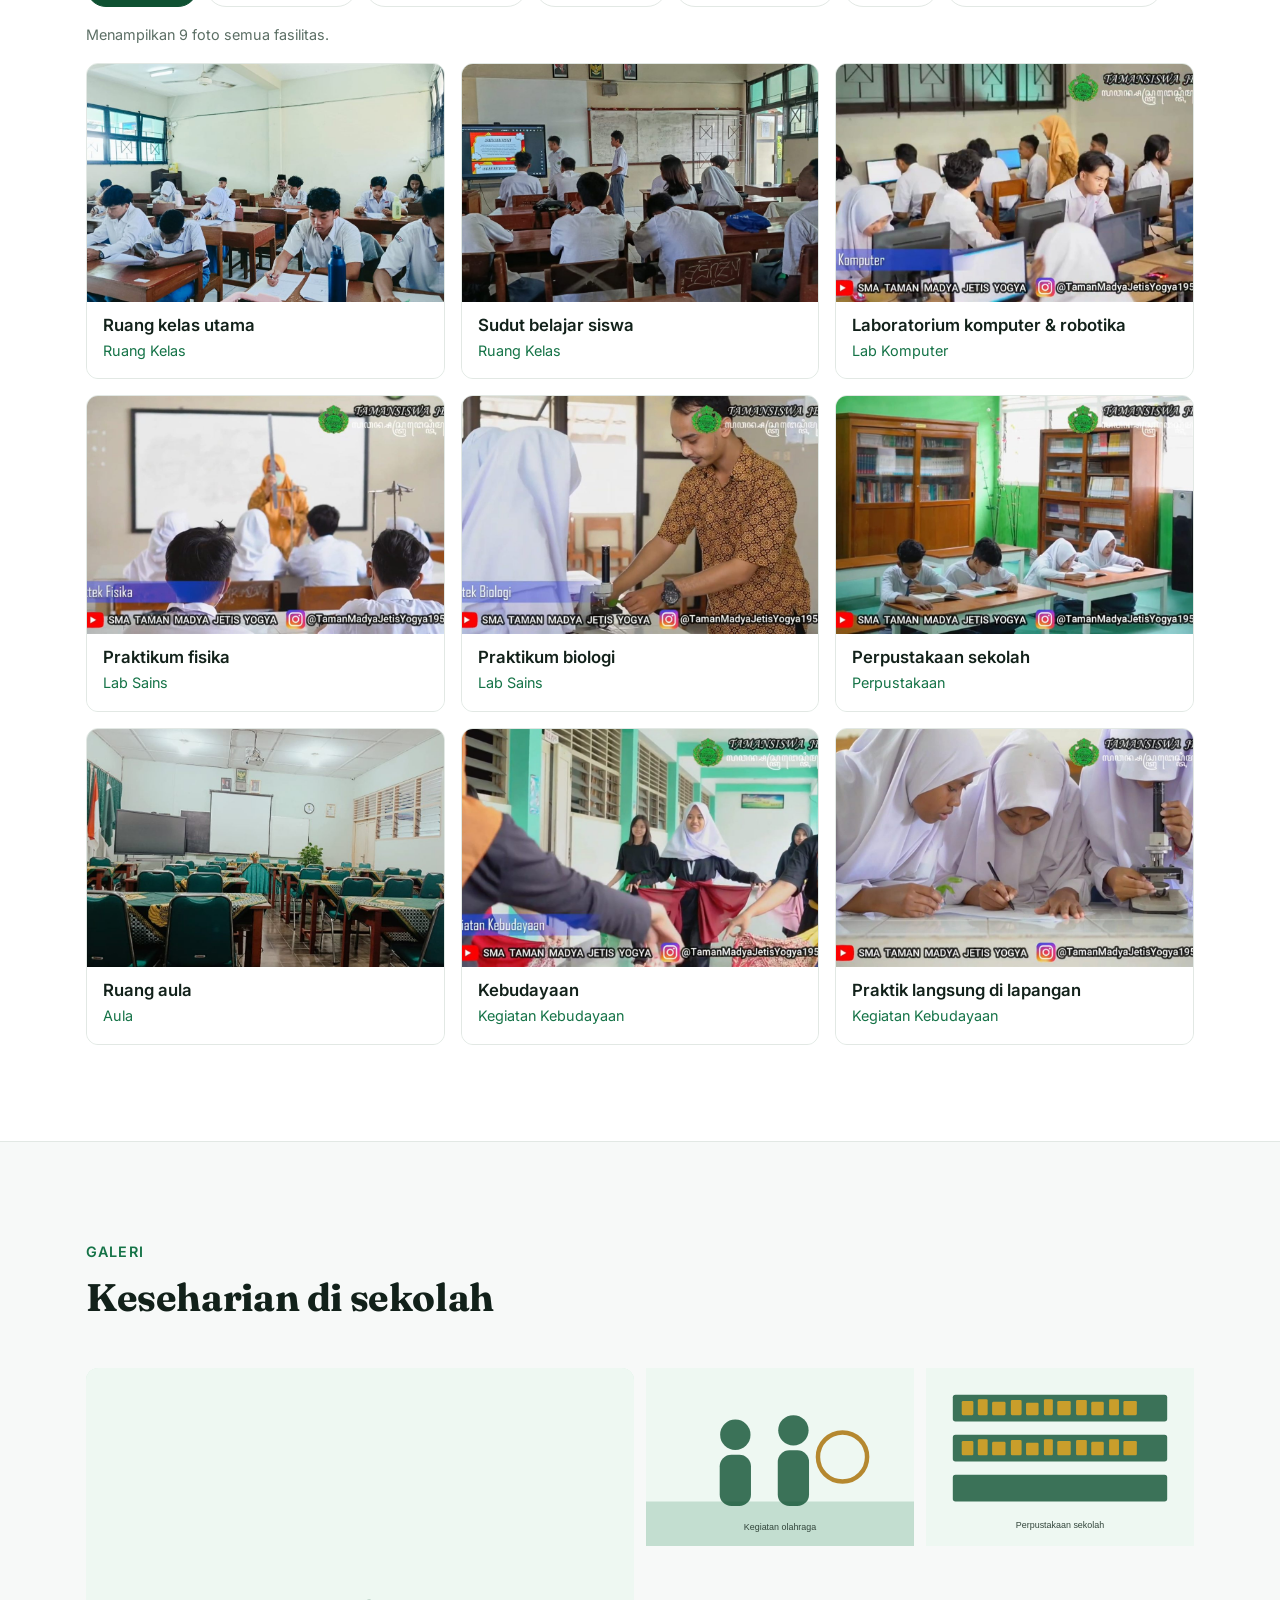
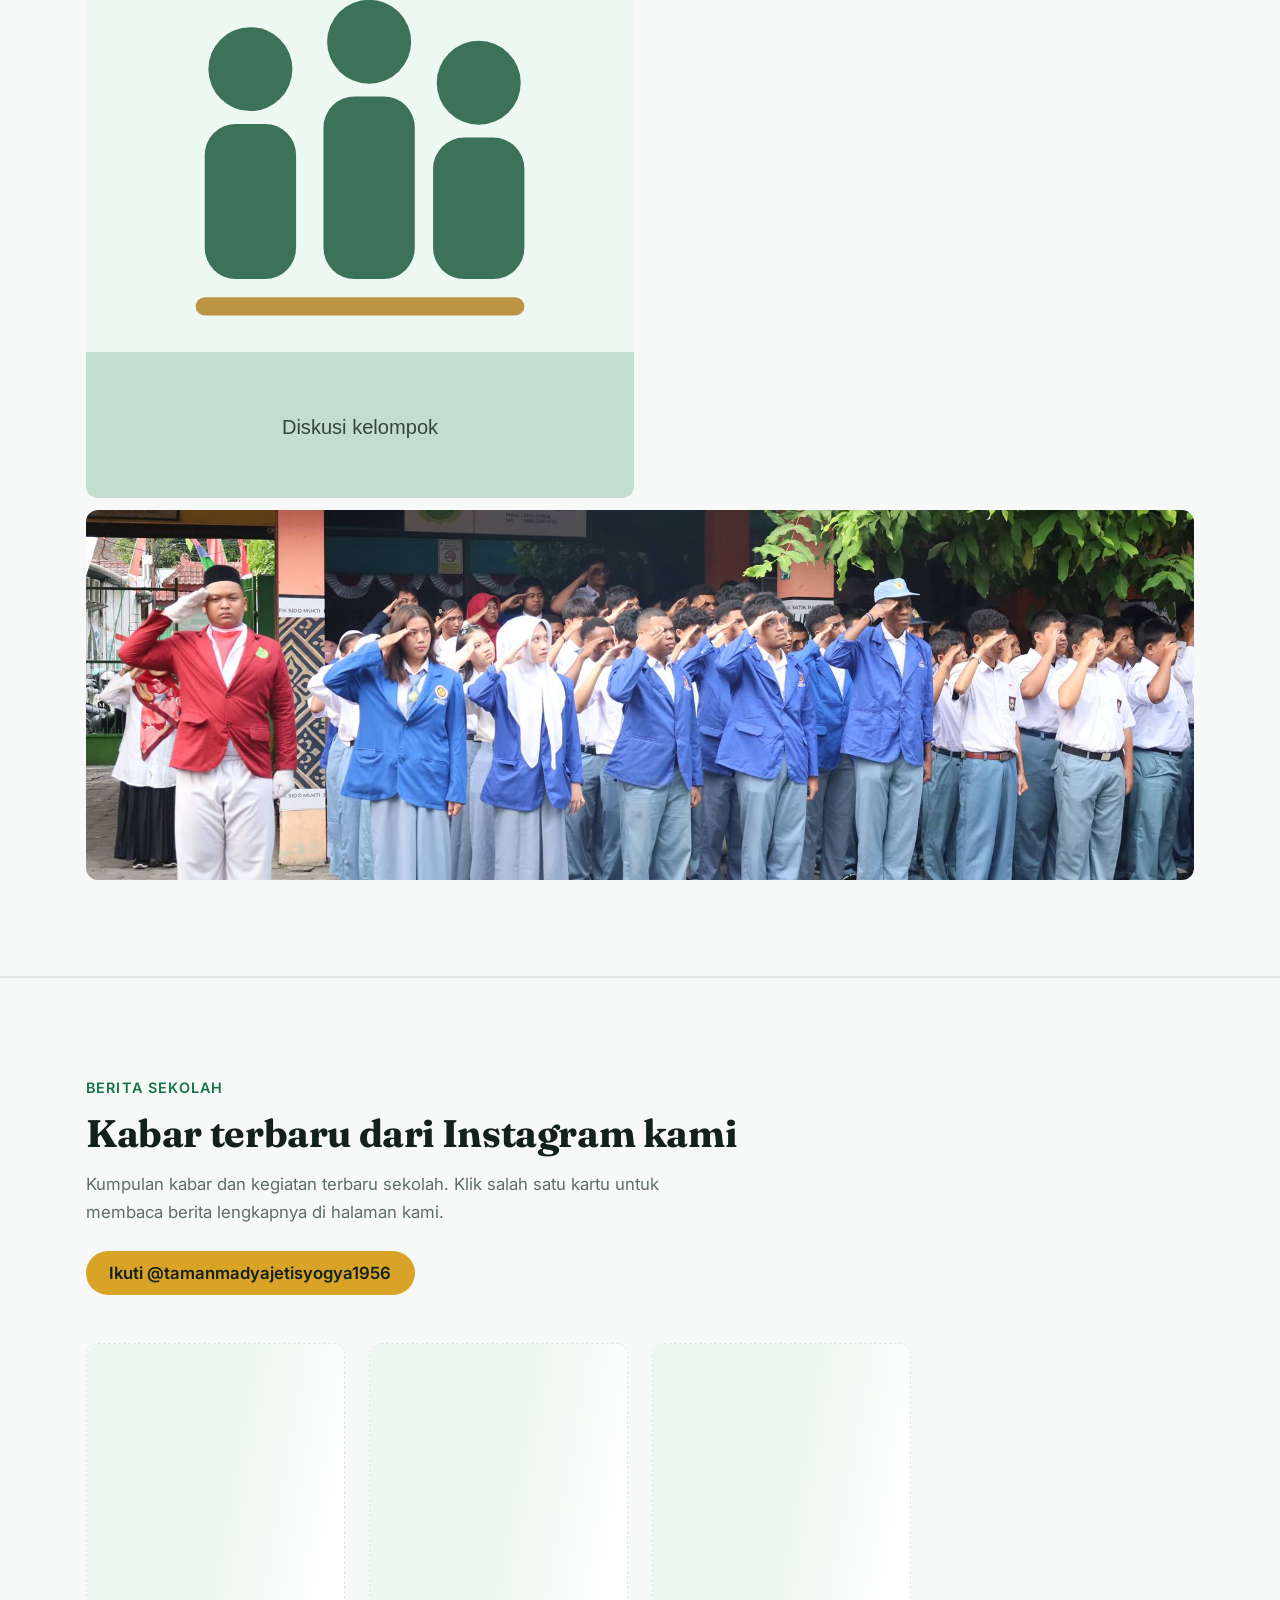
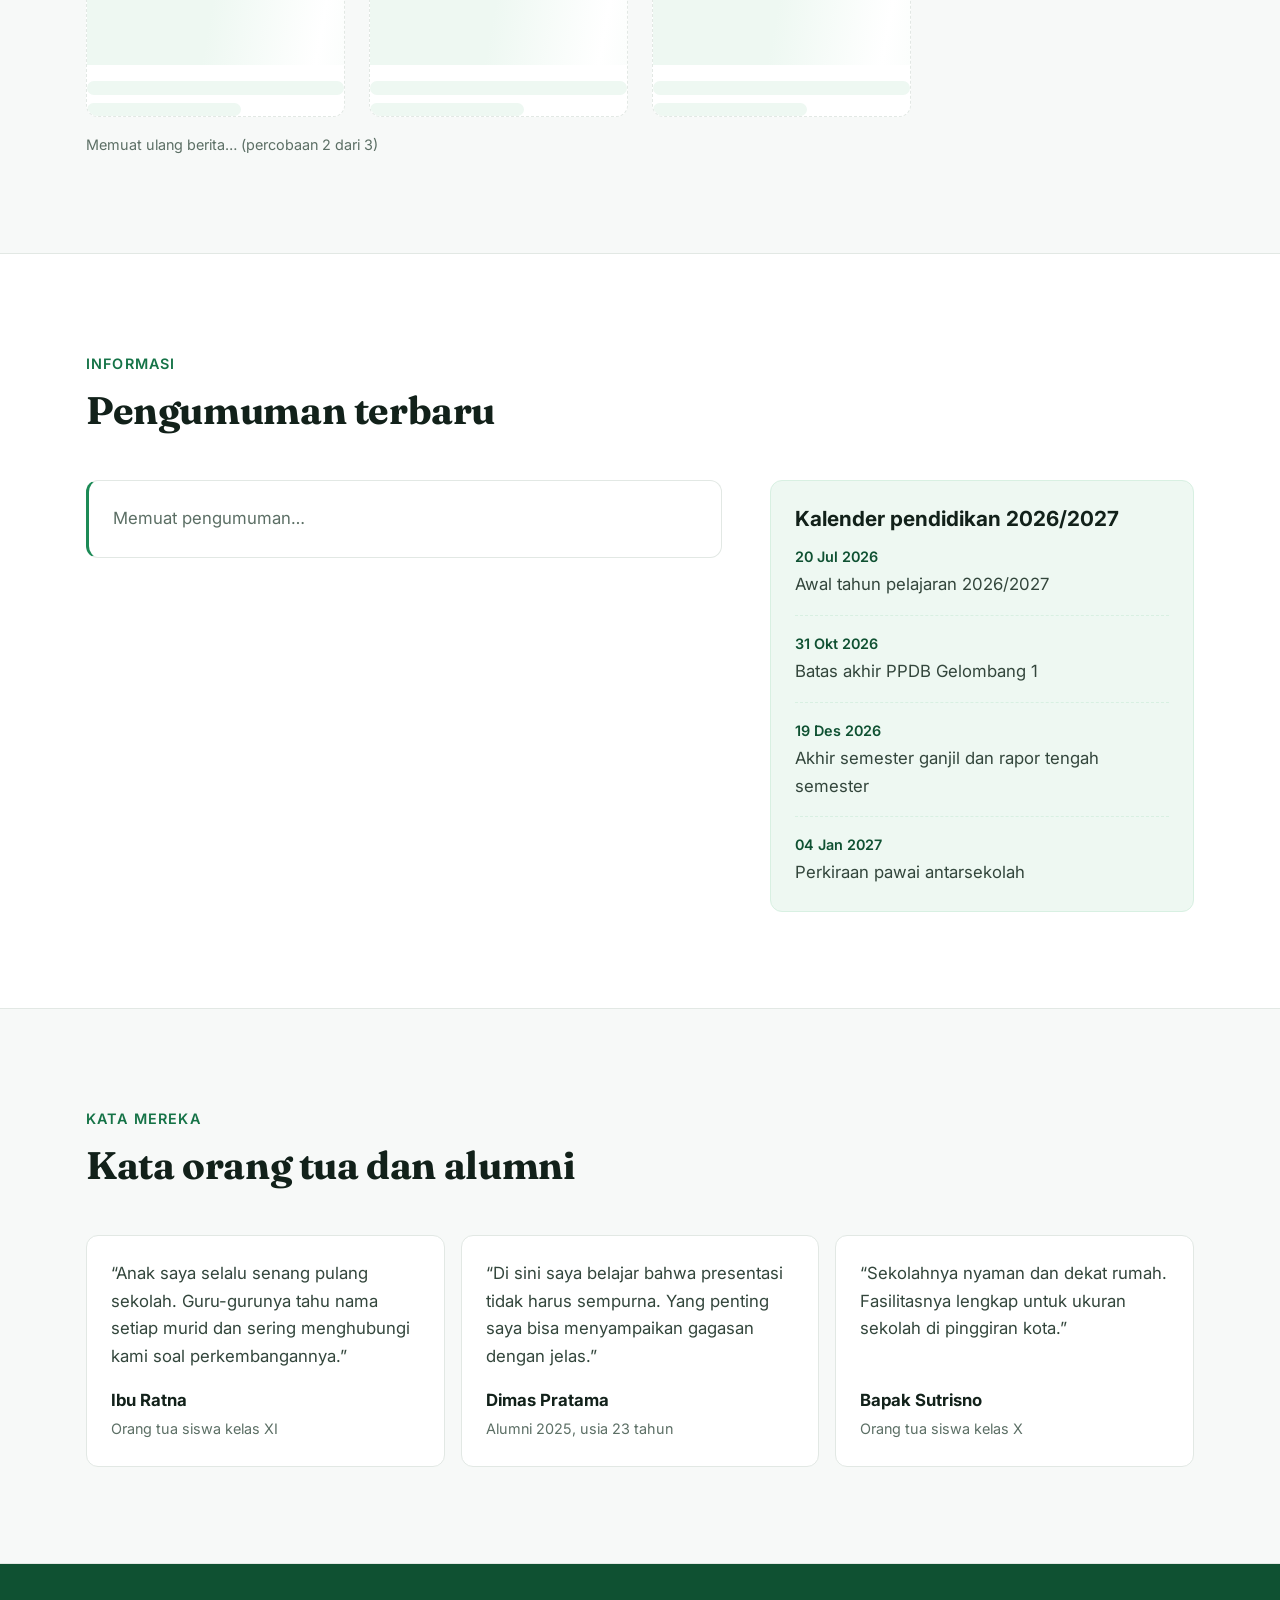
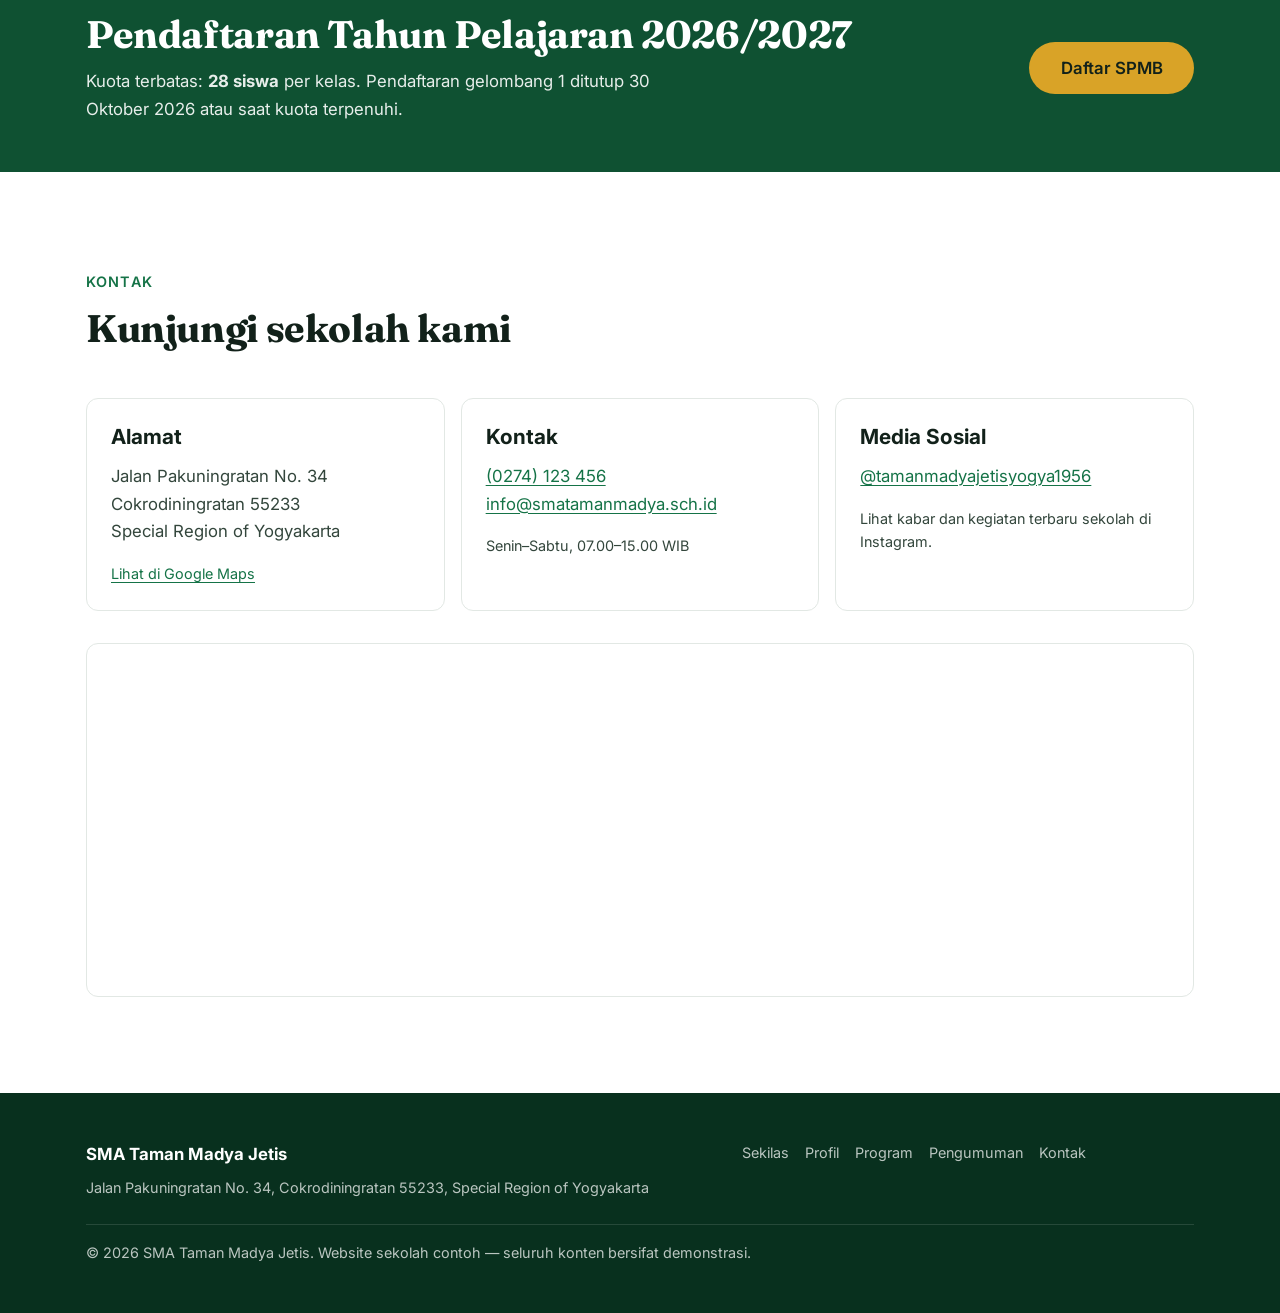
==== commit 8c9c8f86: "fix: section pengumuman masih hardcode tanpa gambar dan tautan" ====
--- a/index.html
+++ b/index.html
@@ -443,32 +443,8 @@
       </header>
 
       <div class="split split-wide">
-        <div class="news-list">
-          <article class="news-item reveal">
-            <time datetime="2026-09-12">12 Sep 2026</time>
-            <div>
-              <h3>PPDB Gelombang 1 dibuka hingga 30 Oktober 2026</h3>
-              <p>Calon siswa dapat mendaftar secara daring atau datang langsung ke
-                 loket sekolah pada hari kerja pukul 08.00&ndash;13.00 WIB.</p>
-            </div>
-          </article>
-          <article class="news-item reveal">
-            <time datetime="2026-08-30">30 Agu 2026</time>
-            <div>
-              <h3>Siswa kelas XII mengikuti UTBK 2026</h3>
-              <p>Seluruh siswa kelas XII mengikuti Ujian Tes Kemampuan Akademik
-                 yang dimulai 8 September 2026. Doa dan semangat kami menyertai
-                 mereka semua.</p>
-            </div>
-          </article>
-          <article class="news-item reveal">
-            <time datetime="2026-08-18">18 Agu 2026</time>
-            <div>
-              <h3>Juara Umum Olimpiade Sains Nasional bidang Fisika</h3>
-              <p>Tim OSN SMA Taman Madya Jetis meraih juara 1 tingkat kota
-                 Yogyakarta, prestasi pertama sekolah pada bidang ini sejak 2019.</p>
-            </div>
-          </article>
+        <div class="news-list" data-pengumuman-list>
+          <p class="news-item news-item-empty" data-pengumuman-status>Memuat pengumuman…</p>
         </div>
 
         <aside class="card card-panel calendar-panel reveal" aria-label="Kalender pendidikan">
--- a/css/styles.css
+++ b/css/styles.css
@@ -644,12 +644,36 @@
 
 .news-item {
   display: grid;
+  grid-template-columns: 5.5rem 1fr;
   gap: var(--sp-2) var(--sp-4);
   padding: var(--sp-5);
   background: #fff;
   border: 1px solid var(--line);
   border-radius: var(--radius);
   border-left: 3px solid var(--green-600);
+  align-items: start;
+}
+
+.news-item-media {
+  width: 100%;
+  aspect-ratio: 1 / 1;
+  object-fit: cover;
+  border-radius: var(--radius-sm);
+  background: var(--green-050);
+}
+
+.news-item-body { min-width: 0; }
+
+.news-item-meta {
+  margin: 0 0 var(--sp-2);
+  color: var(--green-700);
+  font-size: var(--step--1);
+  font-weight: 600;
+}
+
+.news-item-empty {
+  display: block;
+  color: var(--ink-500);
 }
 
 .news-item time {
@@ -660,6 +684,8 @@
 }
 
 .news-item h3 { margin-bottom: var(--sp-2); }
+
+.news-item p { margin: 0 0 var(--sp-2); }
 
 .calendar-list { display: grid; gap: var(--sp-4); }
 
@@ -811,7 +837,8 @@
   aspect-ratio: 4 / 5;
 }
 
-.berita-media img {
+.berita-media img,
+.berita-media .berita-cover {
   display: block;
   width: 100%;
   height: 100%;
@@ -883,10 +910,34 @@
   font-size: var(--step--1);
 }
 
+/* Tautan ke post asli; kartu tidak lagi membuka halaman detail. */
+.berita-link {
+  align-self: flex-start;
+  margin-top: var(--sp-1);
+  color: var(--green-700);
+  font-size: var(--step--1);
+  font-weight: 600;
+  text-decoration: none;
+  border-bottom: 1px solid currentColor;
+}
+
+.berita-link:hover,
+.berita-link:focus-visible {
+  color: var(--green-900);
+  border-bottom-style: dotted;
+}
+
 .berita-status {
   margin-top: var(--sp-4);
   color: var(--ink-500);
   font-size: var(--step--1);
+}
+
+/* Status peringatan: tampil kalau API Instagram tidak dapat dihubungi dan yang
+   tampil hanya katalog lokal. */
+.berita-status.is-warning {
+  color: var(--green-700);
+  font-weight: 600;
 }
 
 .berita-grid.is-loading .berita-card:not(.berita-skeleton) { opacity: 0.55; }
@@ -925,7 +976,20 @@
   padding-top: var(--sp-5);
 }
 
-.berita-error .berita-actions { margin-top: var(--sp-1); }
+.berita-hint {
+  padding: var(--sp-3) var(--sp-4);
+  background: var(--gold-100);
+  border-radius: var(--radius-sm);
+  color: var(--ink-700);
+  font-size: var(--step--1);
+}
+
+.berita-actions {
+  display: flex;
+  flex-wrap: wrap;
+  gap: var(--sp-3);
+  margin-top: var(--sp-1);
+}
 
 @media (prefers-reduced-motion: reduce) {
   .berita-skeleton .berita-media { animation: none; }
@@ -1033,6 +1097,31 @@
   background: #000;
 }
 
+/* Cadangan: embed Instagram dipakai kalau URL mp4-nya sudah kedaluwarsa.
+   Lebarnya ikut figure (bukan max-width narrower) supaya sejajar dengan
+   gambar, video, dan caption — kalau lebih kecil, layout terlihat mencong. */
+.berita-embed {
+  display: flex;
+  flex-direction: column;
+  gap: var(--sp-3);
+}
+
+.berita-embed iframe {
+  display: block;
+  width: 100%;
+  aspect-ratio: 4 / 5;
+  border: 0;
+  border-radius: var(--radius-lg);
+  background: var(--green-050);
+}
+
+.berita-embed-note {
+  margin: 0;
+  color: var(--ink-500);
+  font-size: var(--step--1);
+  line-height: 1.6;
+}
+
 .berita-detail-caption {
   margin-top: var(--sp-3);
   color: var(--ink-500);
@@ -1117,7 +1206,8 @@
   .grid-3,
   .testimonial-grid { grid-template-columns: repeat(2, 1fr); }
 
-  .news-item { grid-template-columns: 7rem 1fr; }
+  .news-item { grid-template-columns: 6rem 1fr; }
+  .news-item-media { aspect-ratio: 4 / 5; }
 
   .cta-inner { grid-template-columns: 1fr auto; }
 
